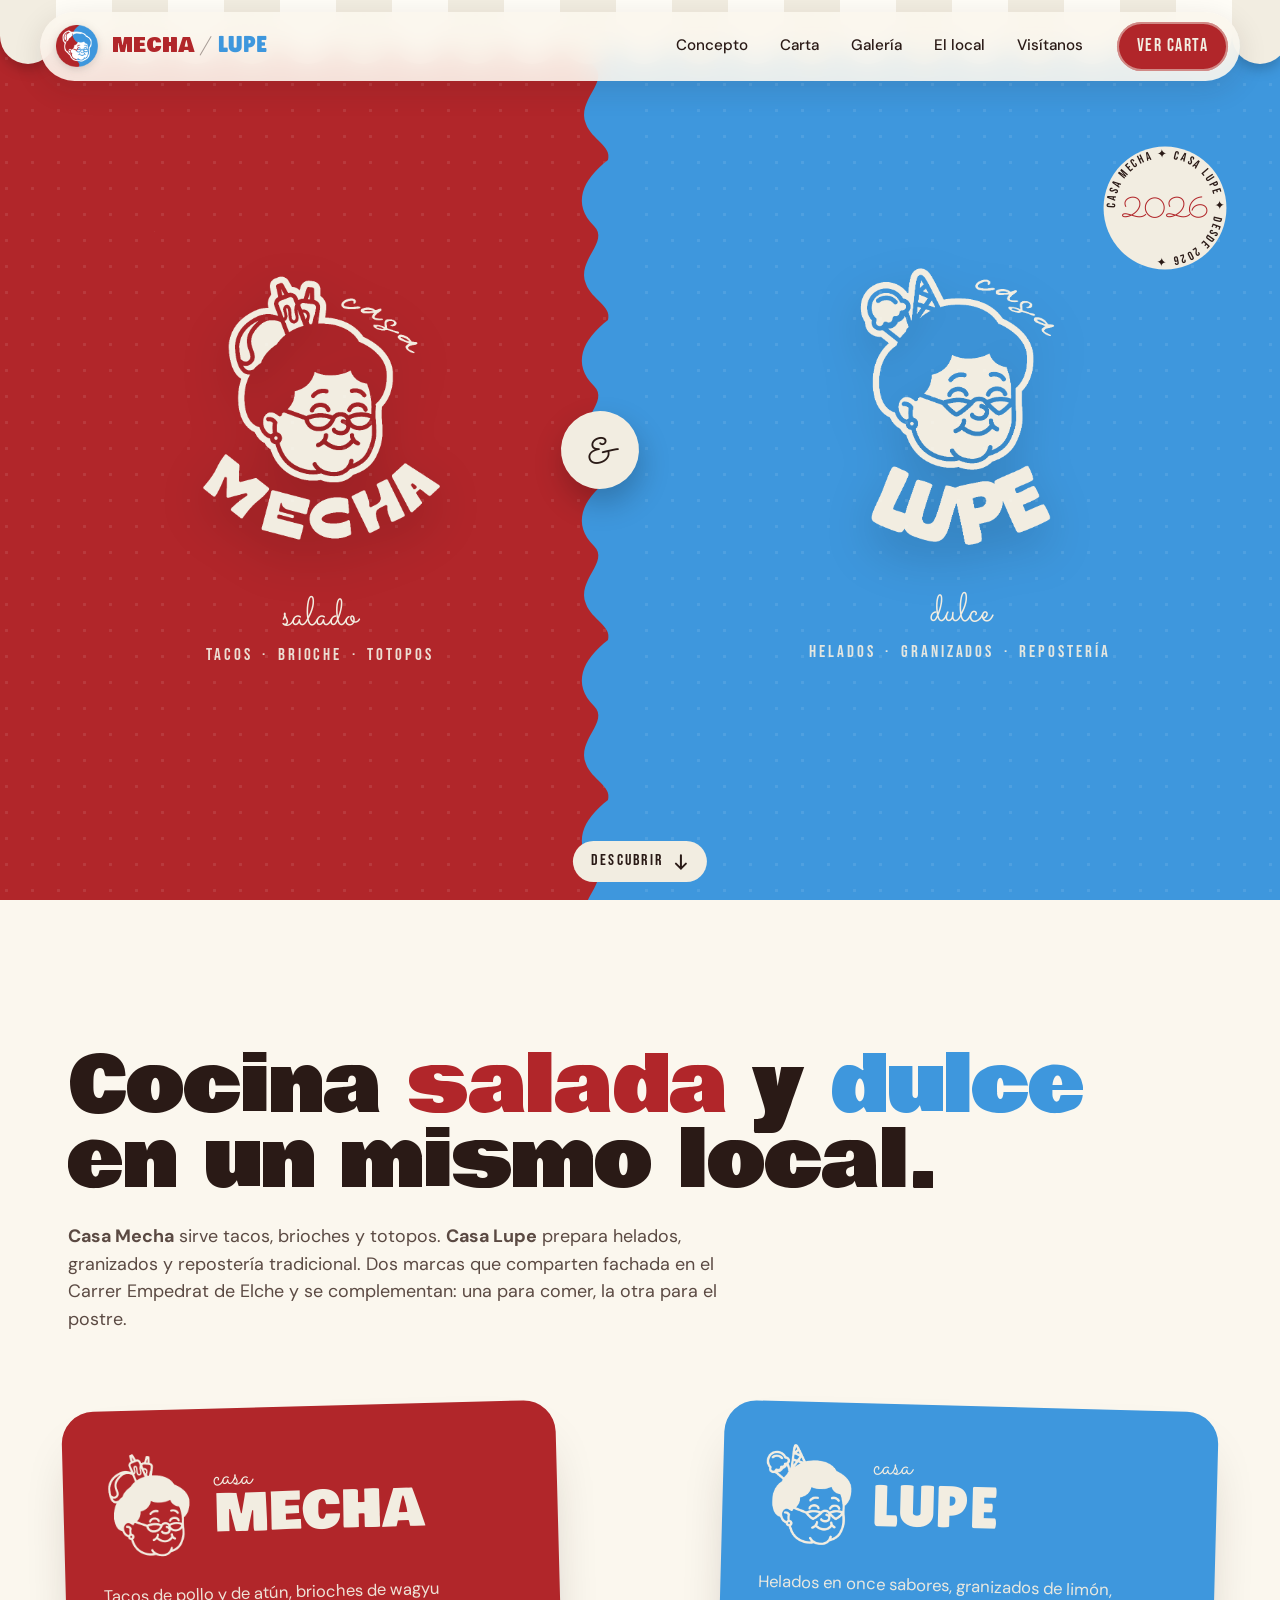
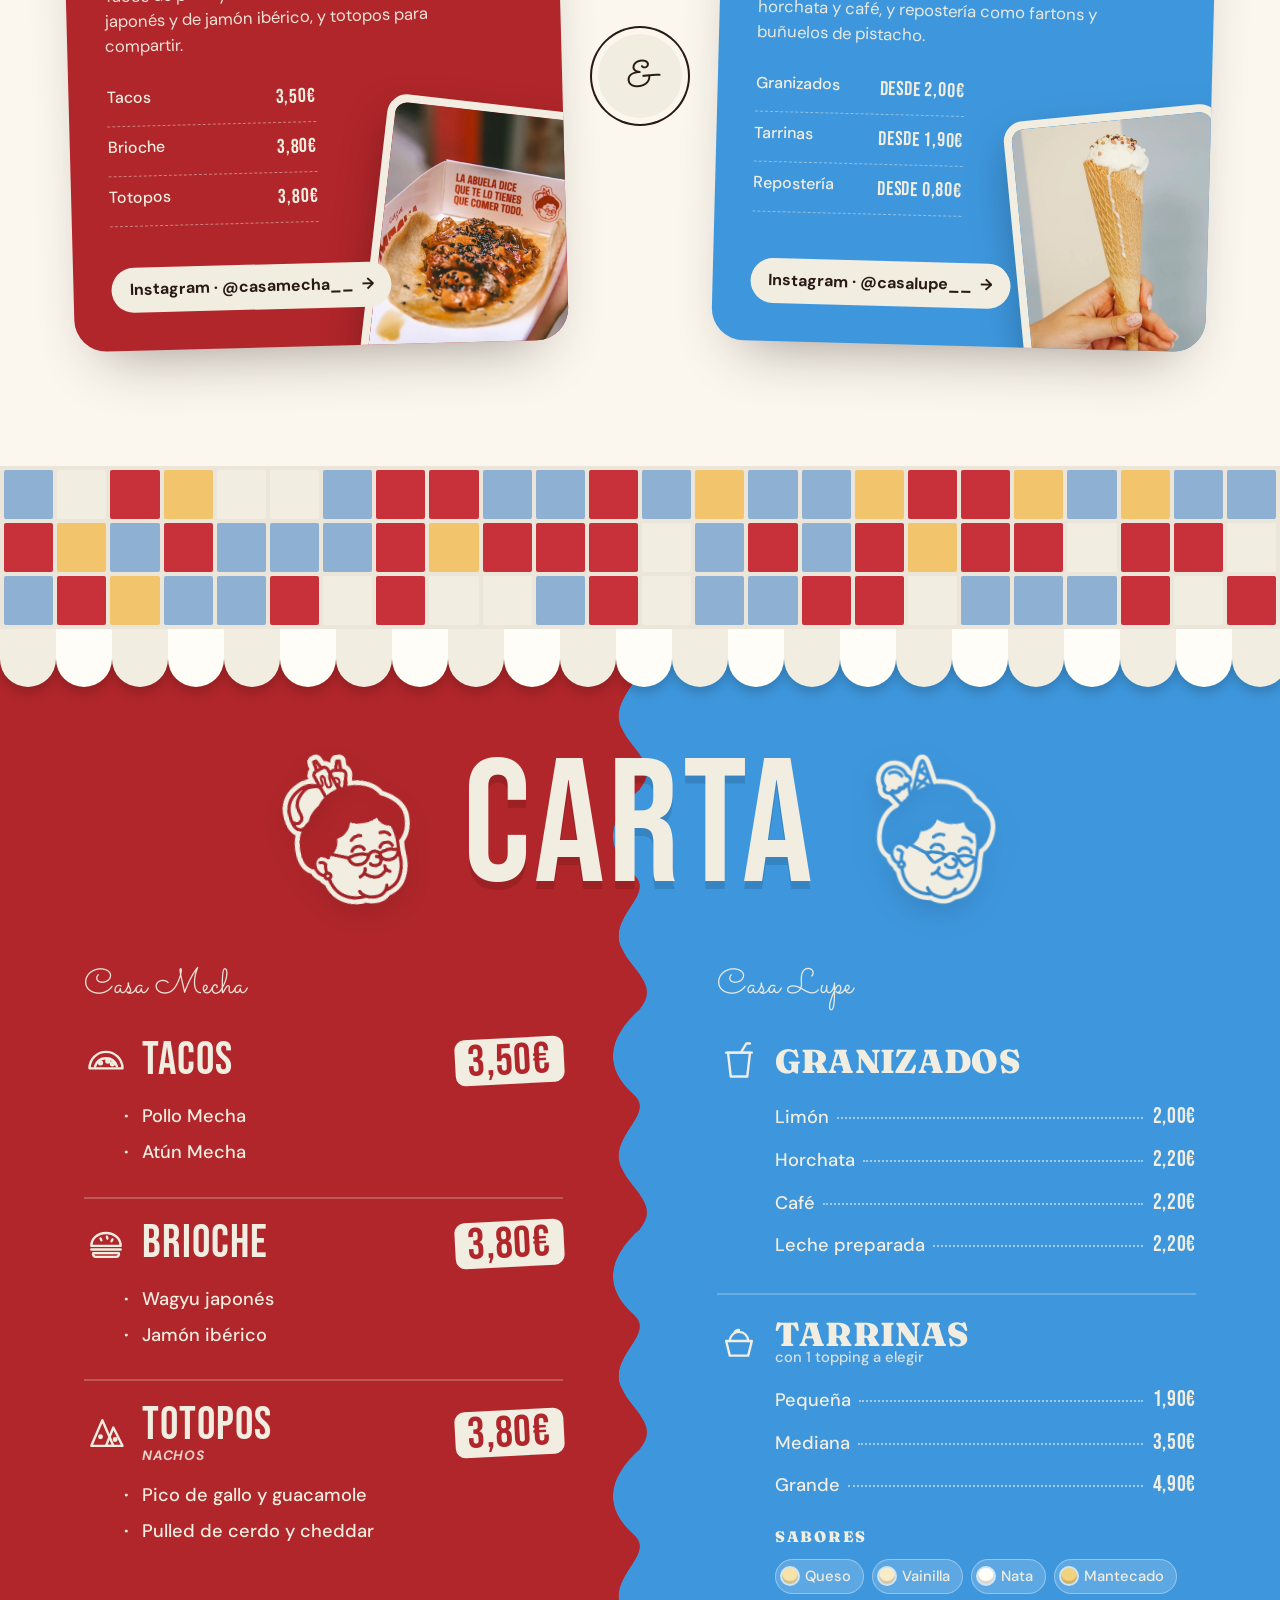
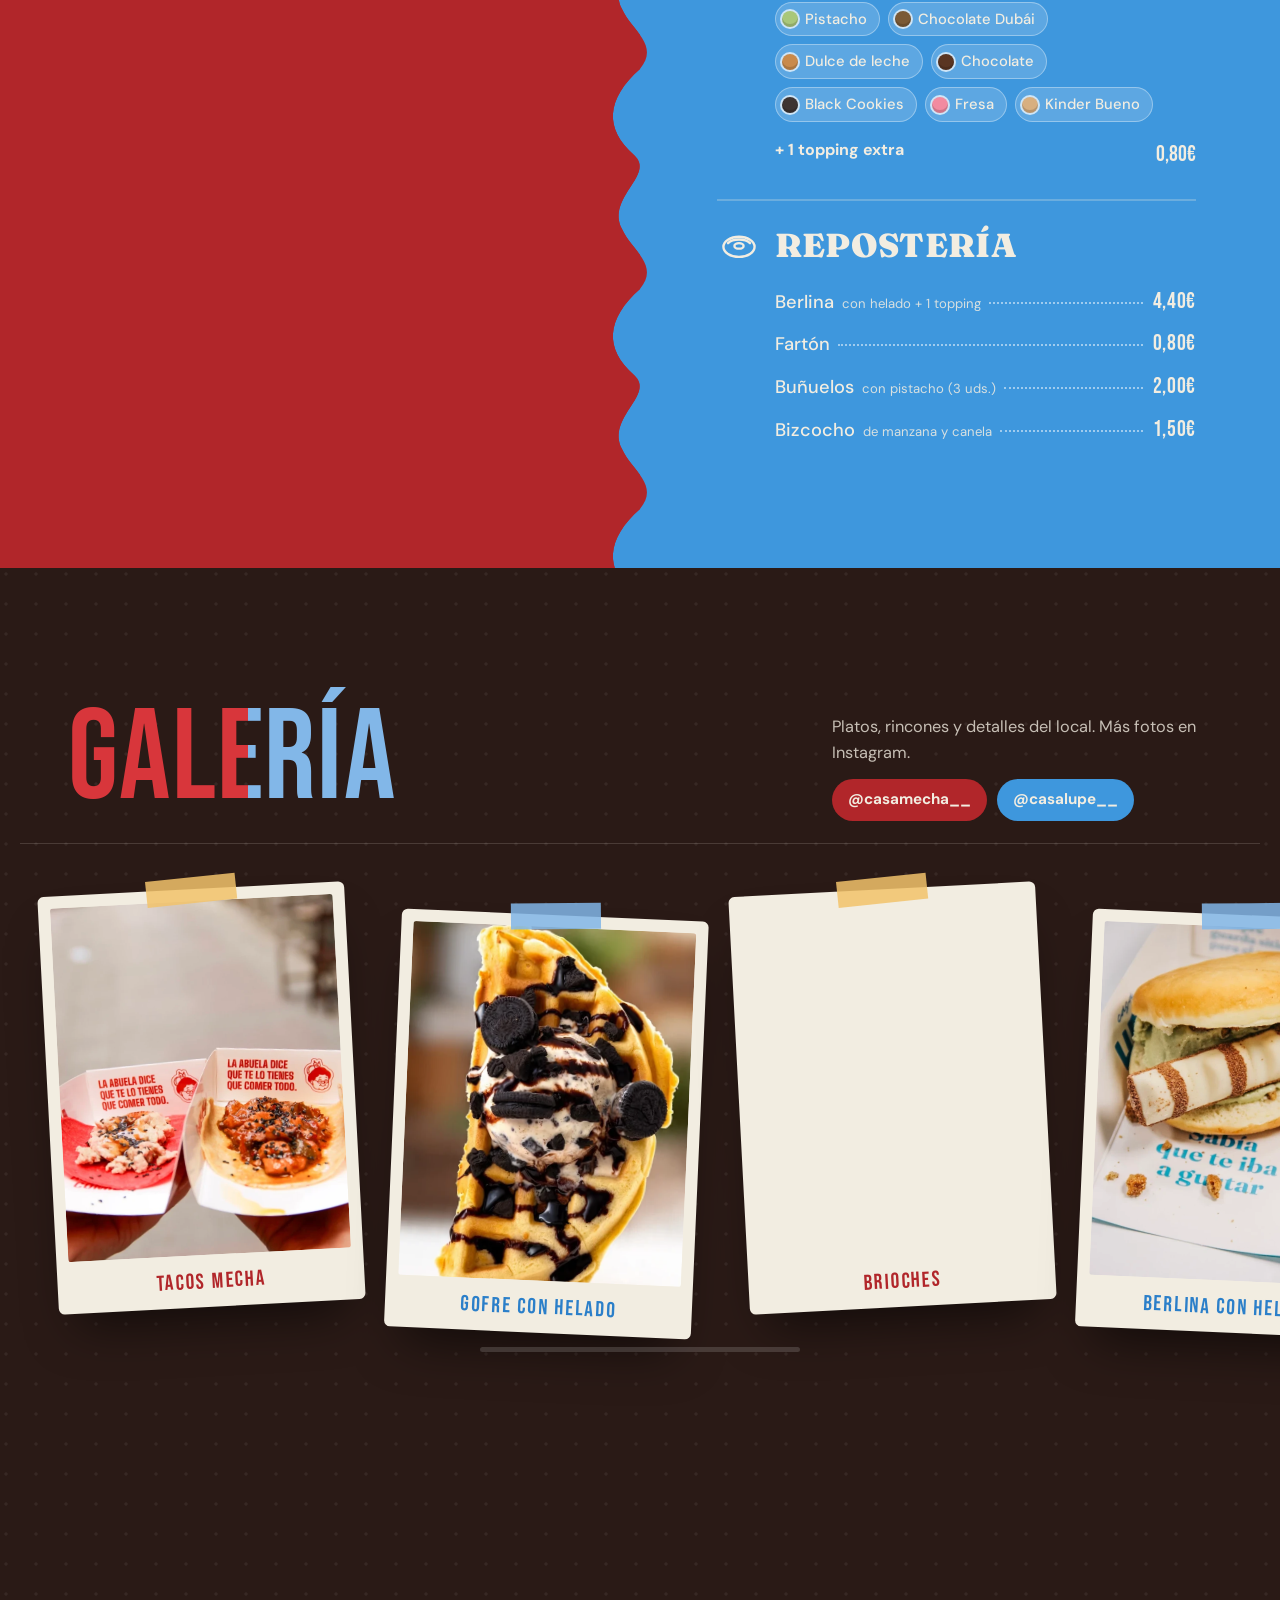
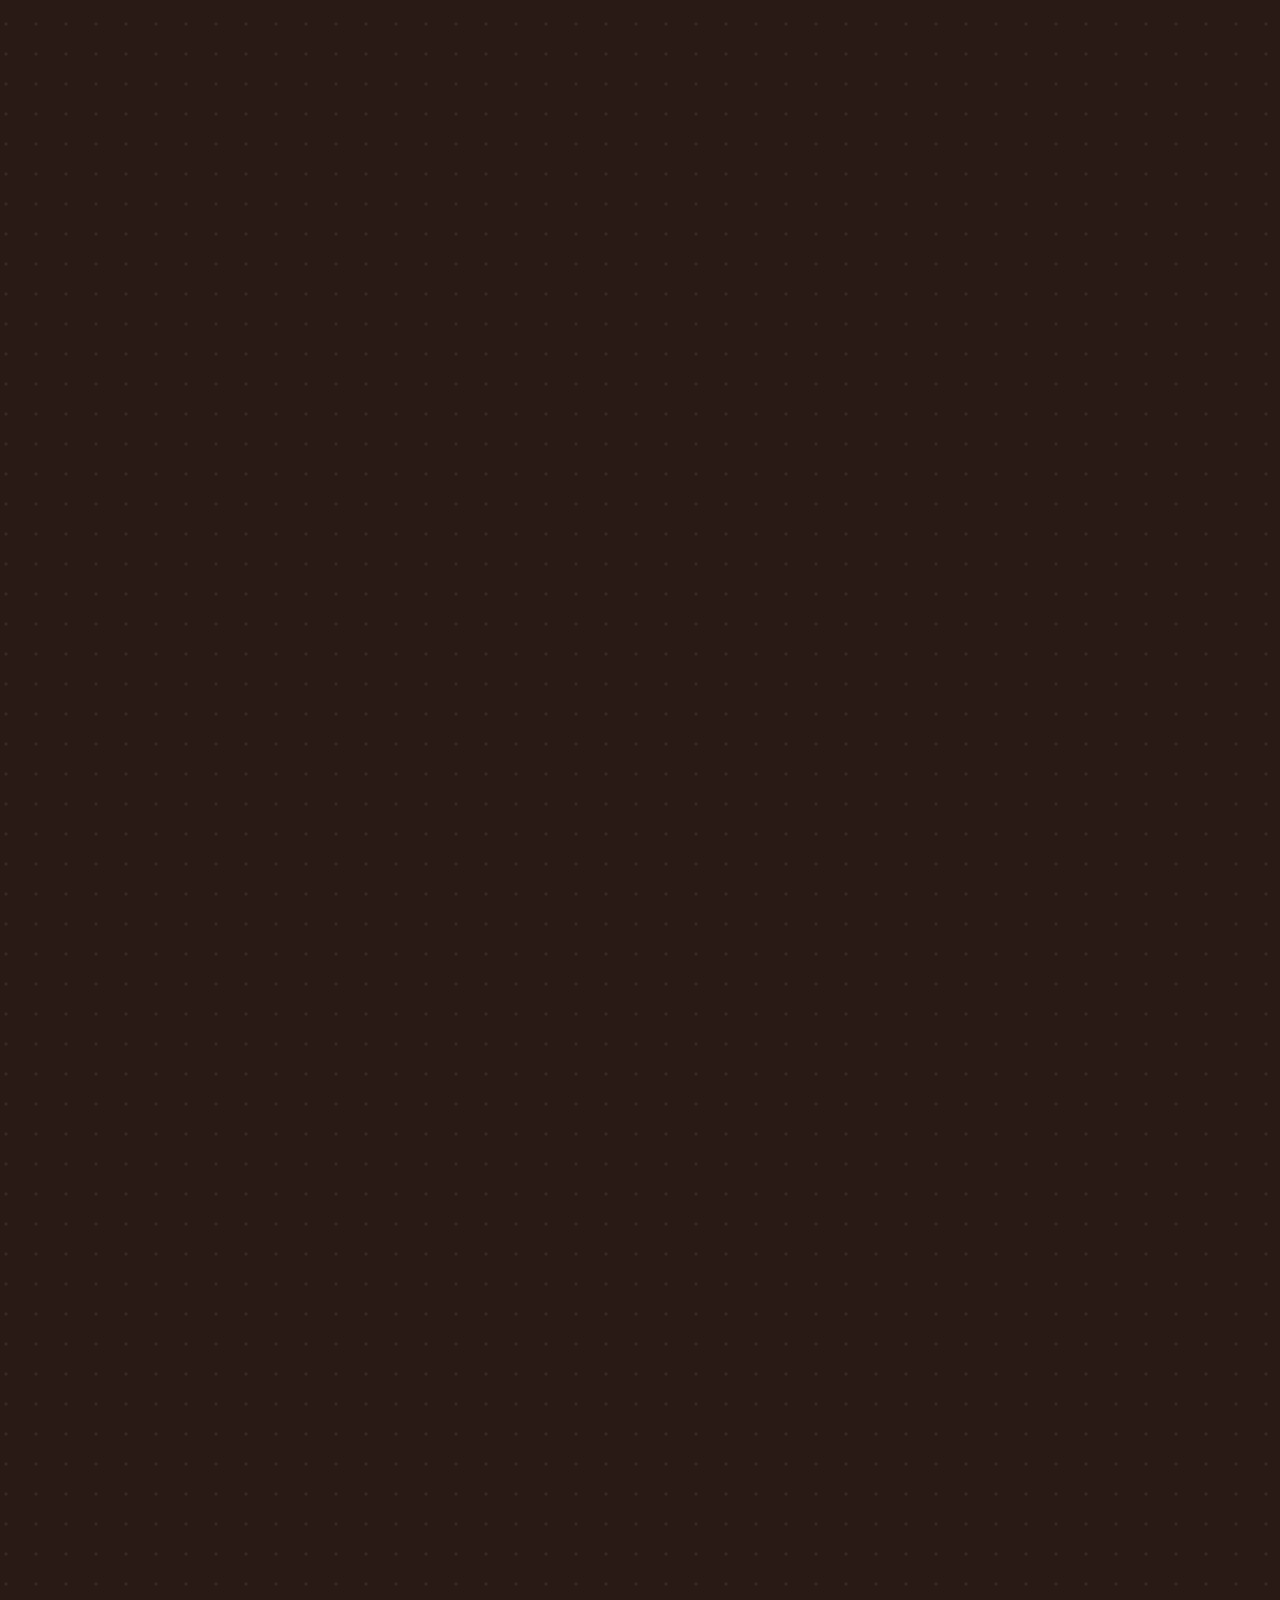
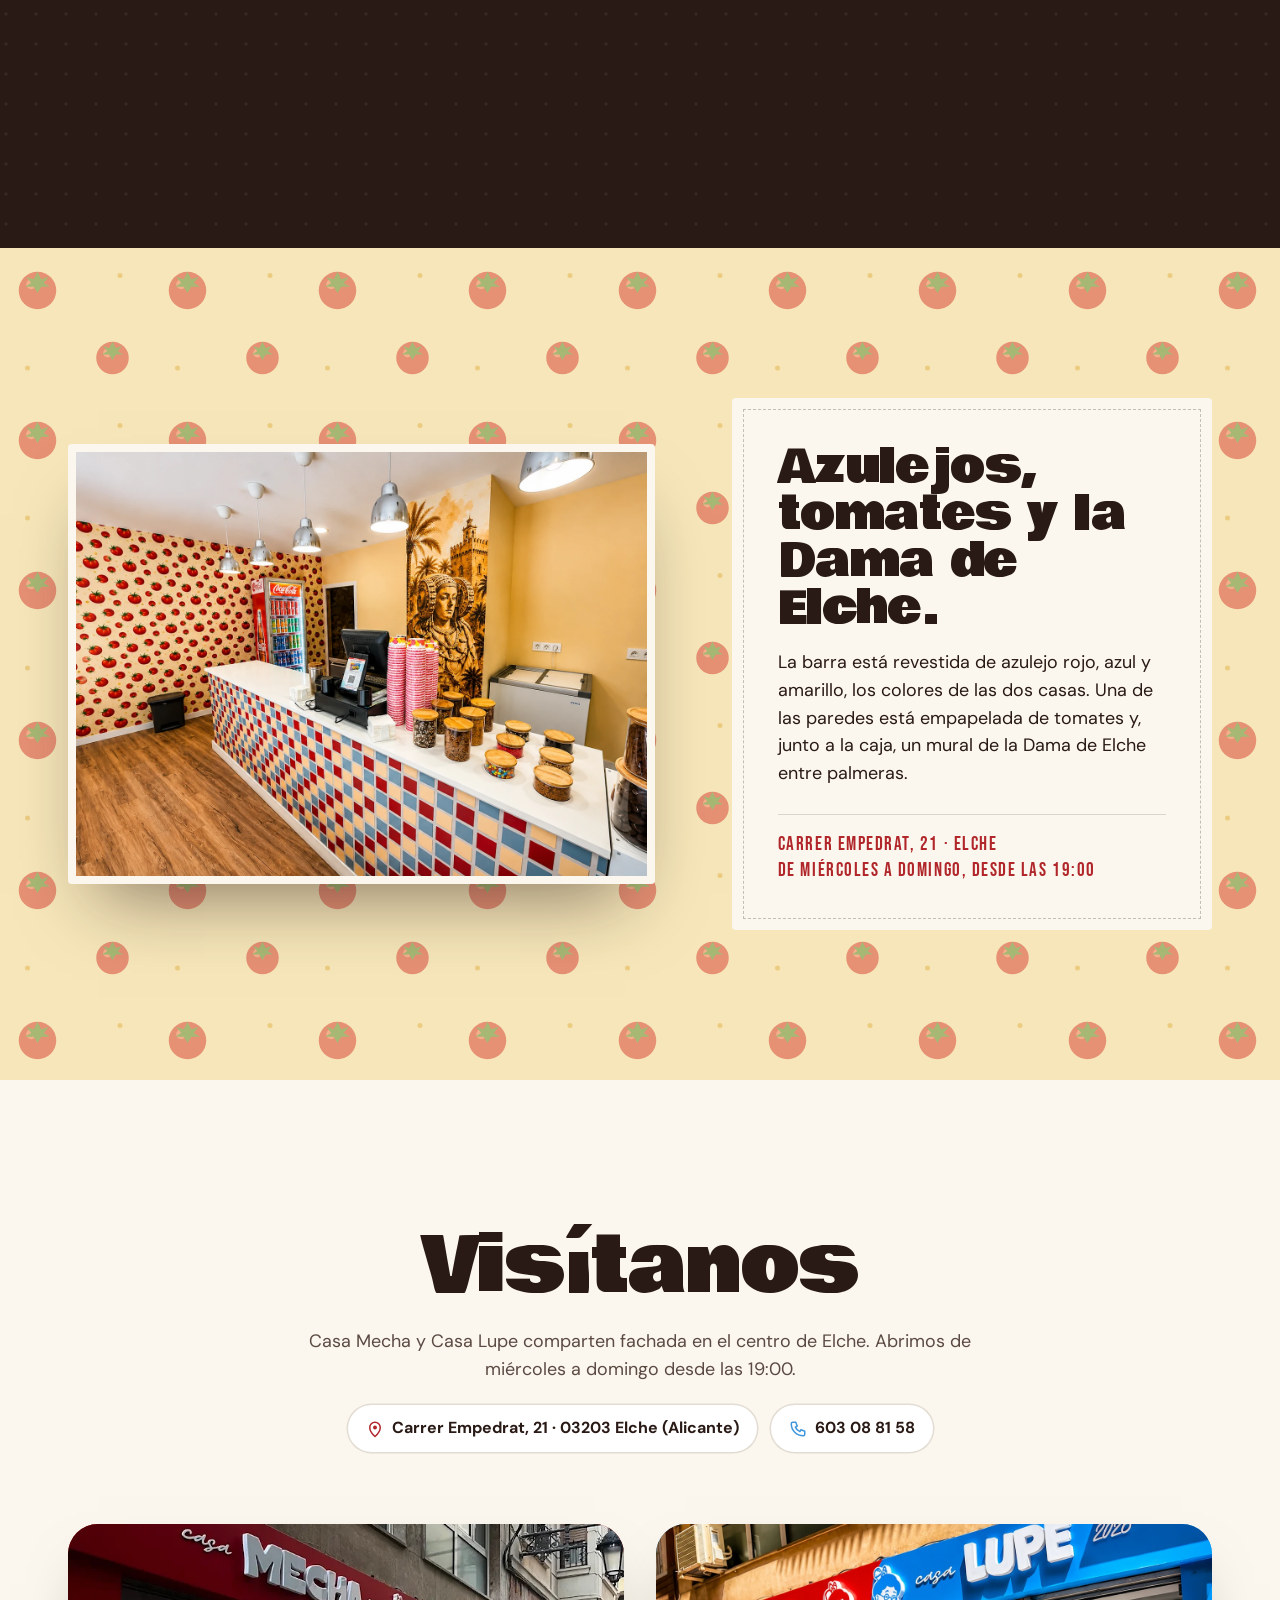
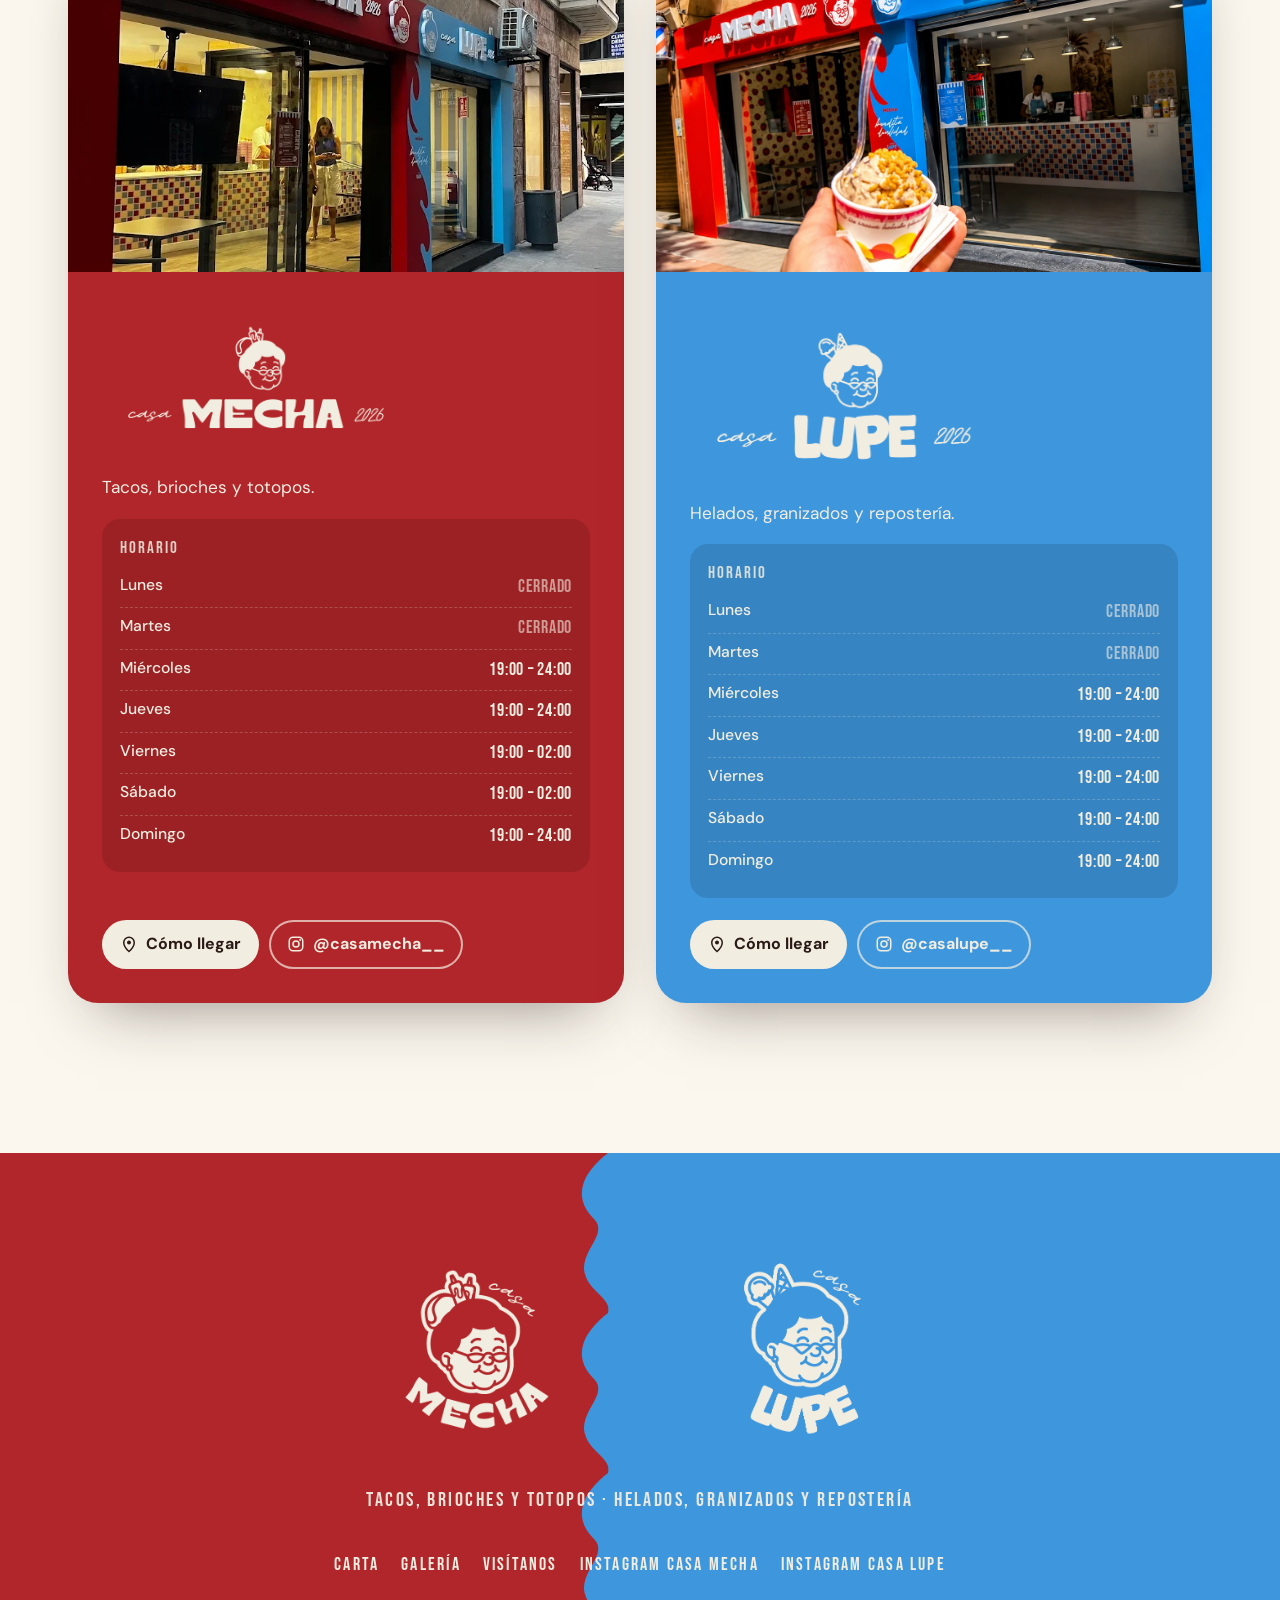
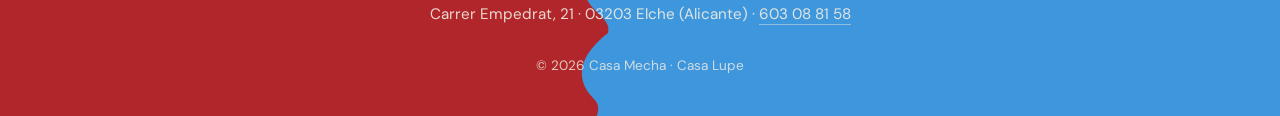
==== index.html @ d966e227 "Web de Casa Mecha y Casa Lupe Co-Authored-By: Claude Opus 5.5 <noreply@anthropic.com>" ====
<!doctype html>
<html lang="es">
<head>
<meta charset="utf-8">
<meta name="viewport" content="width=device-width, initial-scale=1">

<!--
  SEO: la web está publicada provisionalmente en GitHub Pages.
  Cuando haya dominio propio, sustituye "https://practicas-hugosanz.github.io/casa-mecha-lupe/" por él en:
  canonical, hreflang, Open Graph, Twitter, datos estructurados (JSON-LD), robots.txt y sitemap.xml.
-->
<title>Casa Mecha y Casa Lupe | Tacos, brioches y helados en Elche</title>
<meta name="description" content="Tacos, brioches y totopos en Casa Mecha; helados, granizados y repostería en Casa Lupe. Carrer Empedrat, 21, Elche. De miércoles a domingo desde las 19:00.">
<meta name="robots" content="index, follow, max-image-preview:large">
<link rel="canonical" href="https://practicas-hugosanz.github.io/casa-mecha-lupe/">
<link rel="alternate" hreflang="es" href="https://practicas-hugosanz.github.io/casa-mecha-lupe/">
<meta name="theme-color" content="#B1262A">
<meta name="author" content="Casa Mecha · Casa Lupe">
<meta name="geo.region" content="ES-A">
<meta name="geo.placename" content="Elche">

<!-- Open Graph -->
<meta property="og:type" content="website">
<meta property="og:locale" content="es_ES">
<meta property="og:site_name" content="Casa Mecha y Casa Lupe">
<meta property="og:title" content="Casa Mecha y Casa Lupe | Tacos, brioches y helados en Elche">
<meta property="og:description" content="Cocina salada y heladería en un mismo local, en el Carrer Empedrat, 21 de Elche. Tacos, brioches y totopos en Casa Mecha; helados, granizados y repostería en Casa Lupe.">
<meta property="og:url" content="https://practicas-hugosanz.github.io/casa-mecha-lupe/">
<meta property="og:image" content="https://practicas-hugosanz.github.io/casa-mecha-lupe/img/og-casa-mecha-casa-lupe.jpg">
<meta property="og:image:width" content="1200">
<meta property="og:image:height" content="630">
<meta property="og:image:alt" content="Logotipos de Casa Mecha y Casa Lupe sobre fondo rojo y azul">

<!-- Twitter / X -->
<meta name="twitter:card" content="summary_large_image">
<meta name="twitter:title" content="Casa Mecha y Casa Lupe | Tacos, brioches y helados en Elche">
<meta name="twitter:description" content="Cocina salada y heladería en un mismo local en Elche.">
<meta name="twitter:image" content="https://practicas-hugosanz.github.io/casa-mecha-lupe/img/og-casa-mecha-casa-lupe.jpg">

<!-- Iconos -->
<link rel="icon" type="image/png" sizes="32x32" href="icons/favicon-32.png">
<link rel="icon" type="image/png" sizes="48x48" href="icons/favicon-48.png">
<link rel="apple-touch-icon" sizes="180x180" href="icons/apple-touch-icon.png">
<link rel="manifest" href="site.webmanifest">

<!-- Rendimiento -->
<link rel="preload" as="image" href="img/brand/mecha-stamp.png" fetchpriority="high">
<link rel="preload" as="image" href="img/brand/lupe-stamp.png" fetchpriority="high">
<link rel="preconnect" href="https://fonts.googleapis.com">
<link rel="preconnect" href="https://fonts.gstatic.com" crossorigin>
<link href="https://fonts.googleapis.com/css2?family=Bebas+Neue&family=Bowlby+One&family=DM+Sans:opsz,wght@9..40,400;9..40,500;9..40,700&family=Fraunces:opsz,wght@9..144,700;9..144,900&family=Lilita+One&family=Sacramento&display=swap" rel="stylesheet">
<link rel="stylesheet" href="styles.css">

<!-- Datos estructurados -->
<script type="application/ld+json">
{
  "@context": "https://schema.org",
  "@graph": [
    {
      "@type": "WebSite",
      "@id": "https://practicas-hugosanz.github.io/casa-mecha-lupe/#website",
      "url": "https://practicas-hugosanz.github.io/casa-mecha-lupe/",
      "name": "Casa Mecha y Casa Lupe",
      "inLanguage": "es-ES"
    },
    {
      "@type": "Restaurant",
      "@id": "https://practicas-hugosanz.github.io/casa-mecha-lupe/#casa-mecha",
      "name": "Casa Mecha",
      "description": "Tacos, brioches y totopos.",
      "url": "https://practicas-hugosanz.github.io/casa-mecha-lupe/",
      "logo": "https://practicas-hugosanz.github.io/casa-mecha-lupe/img/brand/mecha-icon.png",
      "image": [
        "https://practicas-hugosanz.github.io/casa-mecha-lupe/img/fachada-casa-mecha.webp",
        "https://practicas-hugosanz.github.io/casa-mecha-lupe/img/tacos-casa-mecha.webp",
        "https://practicas-hugosanz.github.io/casa-mecha-lupe/img/brioches-casa-mecha.webp"
      ],
      "servesCuisine": ["Tacos", "Brioches", "Nachos"],
      "priceRange": "€",
      "currenciesAccepted": "EUR",
      "hasMap": "https://share.google/Yfrjxu4EgjBZK6gms",
      "sameAs": ["https://www.instagram.com/casamecha__/"],
      "telephone": "+34 603 08 81 58",
      "address": {
        "@type": "PostalAddress",
        "streetAddress": "Carrer Empedrat, 21",
        "addressLocality": "Elche",
        "addressRegion": "Alicante",
        "postalCode": "03203",
        "addressCountry": "ES"
      },
      "areaServed": "Elche",
      "openingHoursSpecification": [
        {"@type": "OpeningHoursSpecification", "dayOfWeek": ["Wednesday", "Thursday", "Sunday"], "opens": "19:00", "closes": "23:59"},
        {"@type": "OpeningHoursSpecification", "dayOfWeek": ["Friday", "Saturday"], "opens": "19:00", "closes": "02:00"}
      ],
      "hasMenu": {
        "@type": "Menu",
        "name": "Carta de Casa Mecha",
        "inLanguage": "es-ES",
        "hasMenuSection": [
          {
            "@type": "MenuSection",
            "name": "Tacos",
            "hasMenuItem": [
              {"@type": "MenuItem", "name": "Taco Pollo Mecha", "offers": {"@type": "Offer", "price": "3.50", "priceCurrency": "EUR"}},
              {"@type": "MenuItem", "name": "Taco Atún Mecha", "offers": {"@type": "Offer", "price": "3.50", "priceCurrency": "EUR"}}
            ]
          },
          {
            "@type": "MenuSection",
            "name": "Brioche",
            "hasMenuItem": [
              {"@type": "MenuItem", "name": "Brioche de wagyu japonés", "offers": {"@type": "Offer", "price": "3.80", "priceCurrency": "EUR"}},
              {"@type": "MenuItem", "name": "Brioche de jamón ibérico", "offers": {"@type": "Offer", "price": "3.80", "priceCurrency": "EUR"}}
            ]
          },
          {
            "@type": "MenuSection",
            "name": "Totopos (nachos)",
            "hasMenuItem": [
              {"@type": "MenuItem", "name": "Totopos con pico de gallo y guacamole", "offers": {"@type": "Offer", "price": "3.80", "priceCurrency": "EUR"}},
              {"@type": "MenuItem", "name": "Totopos con pulled de cerdo y cheddar", "offers": {"@type": "Offer", "price": "3.80", "priceCurrency": "EUR"}}
            ]
          }
        ]
      }
    },
    {
      "@type": "IceCreamShop",
      "@id": "https://practicas-hugosanz.github.io/casa-mecha-lupe/#casa-lupe",
      "name": "Casa Lupe",
      "description": "Helados, granizados y repostería.",
      "url": "https://practicas-hugosanz.github.io/casa-mecha-lupe/",
      "logo": "https://practicas-hugosanz.github.io/casa-mecha-lupe/img/brand/lupe-icon.png",
      "image": [
        "https://practicas-hugosanz.github.io/casa-mecha-lupe/img/fachada-casa-lupe-tarrina-helado.webp",
        "https://practicas-hugosanz.github.io/casa-mecha-lupe/img/cucurucho-helado-casa-lupe.jpg",
        "https://practicas-hugosanz.github.io/casa-mecha-lupe/img/berlina-helado-pistacho.webp"
      ],
      "servesCuisine": ["Helados", "Granizados", "Repostería"],
      "priceRange": "€",
      "currenciesAccepted": "EUR",
      "hasMap": "https://share.google/ymw1GrEiolH3452Vb",
      "sameAs": ["https://www.instagram.com/casalupe__/"],
      "telephone": "+34 603 08 81 58",
      "address": {
        "@type": "PostalAddress",
        "streetAddress": "Carrer Empedrat, 21",
        "addressLocality": "Elche",
        "addressRegion": "Alicante",
        "postalCode": "03203",
        "addressCountry": "ES"
      },
      "areaServed": "Elche",
      "openingHoursSpecification": [
        {"@type": "OpeningHoursSpecification", "dayOfWeek": ["Wednesday", "Thursday", "Friday", "Saturday", "Sunday"], "opens": "19:00", "closes": "23:59"}
      ],
      "hasMenu": {
        "@type": "Menu",
        "name": "Carta de Casa Lupe",
        "inLanguage": "es-ES",
        "hasMenuSection": [
          {
            "@type": "MenuSection",
            "name": "Granizados",
            "hasMenuItem": [
              {"@type": "MenuItem", "name": "Granizado de limón", "offers": {"@type": "Offer", "price": "2.00", "priceCurrency": "EUR"}},
              {"@type": "MenuItem", "name": "Granizado de horchata", "offers": {"@type": "Offer", "price": "2.20", "priceCurrency": "EUR"}},
              {"@type": "MenuItem", "name": "Granizado de café", "offers": {"@type": "Offer", "price": "2.20", "priceCurrency": "EUR"}},
              {"@type": "MenuItem", "name": "Granizado de leche preparada", "offers": {"@type": "Offer", "price": "2.20", "priceCurrency": "EUR"}}
            ]
          },
          {
            "@type": "MenuSection",
            "name": "Tarrinas de helado",
            "description": "Con 1 topping a elegir. Sabores: queso, vainilla, nata, mantecado, pistacho, chocolate Dubái, dulce de leche, chocolate, black cookies, fresa y Kinder Bueno. Topping extra: 0,80 €.",
            "hasMenuItem": [
              {"@type": "MenuItem", "name": "Tarrina pequeña", "offers": {"@type": "Offer", "price": "1.90", "priceCurrency": "EUR"}},
              {"@type": "MenuItem", "name": "Tarrina mediana", "offers": {"@type": "Offer", "price": "3.50", "priceCurrency": "EUR"}},
              {"@type": "MenuItem", "name": "Tarrina grande", "offers": {"@type": "Offer", "price": "4.90", "priceCurrency": "EUR"}}
            ]
          },
          {
            "@type": "MenuSection",
            "name": "Repostería",
            "hasMenuItem": [
              {"@type": "MenuItem", "name": "Berlina con helado y 1 topping", "offers": {"@type": "Offer", "price": "4.40", "priceCurrency": "EUR"}},
              {"@type": "MenuItem", "name": "Fartón", "offers": {"@type": "Offer", "price": "0.80", "priceCurrency": "EUR"}},
              {"@type": "MenuItem", "name": "Buñuelos con pistacho (3 uds.)", "offers": {"@type": "Offer", "price": "2.00", "priceCurrency": "EUR"}},
              {"@type": "MenuItem", "name": "Bizcocho de manzana y canela", "offers": {"@type": "Offer", "price": "1.50", "priceCurrency": "EUR"}}
            ]
          }
        ]
      }
    }
  ]
}
</script>
</head>
<body>

<a class="skip" href="#concepto">Saltar al contenido</a>

<!-- ============ NAV ============ -->
<header class="nav" id="nav">
  <a href="#top" class="nav-brand" aria-label="Casa Mecha y Casa Lupe, inicio">
    <img src="icons/logo.png?v=3" alt="" class="nb-logo" width="36" height="36">
    <span class="nb-text"><b class="t-m">MECHA</b><i>/</i><b class="t-l">LUPE</b></span>
  </a>
  <nav class="nav-links" id="navLinks" aria-label="Principal">
    <a href="#concepto">Concepto</a>
    <a href="#carta">Carta</a>
    <a href="#galeria">Galería</a>
    <a href="#local">El local</a>
    <a href="#visitanos">Visítanos</a>
  </nav>
  <a href="#carta" class="nav-cta">Ver carta</a>
  <button class="nav-burger" id="burger" aria-label="Abrir menú" aria-expanded="false" aria-controls="navLinks"><span></span><span></span></button>
</header>

<main>
<!-- ============ HERO ============ -->
<section class="hero" id="top" aria-label="Casa Mecha y Casa Lupe">
  <div class="awning" data-awning></div>

  <div class="hero-half h-mecha">
    <div class="hero-inner">
      <img src="img/brand/mecha-stamp.png" alt="Logotipo de Casa Mecha" class="hero-stamp" width="952" height="1020" fetchpriority="high" data-float>
      <p class="hero-kicker">salado</p>
      <p class="hero-items"><span>Tacos</span><span>Brioche</span><span>Totopos</span></p>
    </div>
  </div>

  <div class="hero-half h-lupe">
    <div class="flame flame-v" aria-hidden="true"></div>
    <div class="flame flame-h" aria-hidden="true"></div>
    <div class="hero-inner">
      <img src="img/brand/lupe-stamp.png" alt="Logotipo de Casa Lupe" class="hero-stamp" width="973" height="1020" fetchpriority="high" data-float>
      <p class="hero-kicker">dulce</p>
      <p class="hero-items"><span>Helados</span><span>Granizados</span><span>Repostería</span></p>
    </div>
  </div>

  <span class="hero-amp" aria-hidden="true">&amp;</span>

  <svg class="badge" viewBox="0 0 200 200" aria-hidden="true">
    <defs><path id="circ" d="M100,100 m-78,0 a78,78 0 1,1 156,0 a78,78 0 1,1 -156,0"/></defs>
    <circle cx="100" cy="100" r="96" class="badge-bg"/>
    <text><textPath href="#circ">CASA MECHA ✦ CASA LUPE ✦ DESDE 2026 ✦ </textPath></text>
    <text x="100" y="114" text-anchor="middle" class="badge-mid">2026</text>
  </svg>

  <a href="#concepto" class="scroll-cue">
    <span>Descubrir</span>
    <svg viewBox="0 0 24 24" width="20" height="20" aria-hidden="true"><path d="M12 4v16m0 0-6-6m6 6 6-6" fill="none" stroke="currentColor" stroke-width="2.4" stroke-linecap="round" stroke-linejoin="round"/></svg>
  </a>
</section>

<!-- ============ CONCEPTO ============ -->
<section class="abuelas" id="concepto">
  <div class="wrap">
    <header class="sec-head reveal">
      <h1 class="big"><span class="sr-only">Casa Mecha y Casa Lupe en Elche: </span>Cocina <span class="c-m">salada</span> y <span class="c-l">dulce</span> <br>en un mismo local.</h1>
      <p class="lead"><strong>Casa Mecha</strong> sirve tacos, brioches y totopos. <strong>Casa Lupe</strong> prepara helados, granizados y repostería tradicional. Dos marcas que comparten fachada en el Carrer Empedrat de Elche y se complementan: una para comer, la otra para el postre.</p>
    </header>

    <div class="grannies">
      <article class="granny g-mecha reveal" data-tilt>
        <div class="g-top">
          <img src="img/brand/mecha-face-cream.png" alt="" class="g-face" width="250" height="300" loading="lazy">
          <div>
            <p class="g-casa" aria-hidden="true">casa</p>
            <h2 class="g-name"><span class="sr-only">Casa </span>Mecha</h2>
          </div>
        </div>
        <p class="g-desc">Tacos de pollo y de atún, brioches de wagyu japonés y de jamón ibérico, y totopos para compartir.</p>
        <ul class="g-list">
          <li><span>Tacos</span><span>3,50€</span></li>
          <li><span>Brioche</span><span>3,80€</span></li>
          <li><span>Totopos</span><span>3,80€</span></li>
        </ul>
        <a href="https://www.instagram.com/casamecha__/" target="_blank" rel="noopener noreferrer" class="g-link">Instagram · @casamecha__ <span aria-hidden="true">→</span></a>
        <img src="img/taco-casa-mecha.webp" alt="Taco de Casa Mecha con sésamo negro" class="g-photo" width="680" height="1020" loading="lazy" decoding="async">
      </article>

      <div class="vs reveal" aria-hidden="true"><span>&amp;</span></div>

      <article class="granny g-lupe reveal" data-tilt>
        <div class="g-top">
          <img src="img/brand/lupe-face-cream.png" alt="" class="g-face" width="305" height="350" loading="lazy">
          <div>
            <p class="g-casa" aria-hidden="true">casa</p>
            <h2 class="g-name"><span class="sr-only">Casa </span>Lupe</h2>
          </div>
        </div>
        <p class="g-desc">Helados en once sabores, granizados de limón, horchata y café, y repostería como fartons y buñuelos de pistacho.</p>
        <ul class="g-list">
          <li><span>Granizados</span><span>desde 2,00€</span></li>
          <li><span>Tarrinas</span><span>desde 1,90€</span></li>
          <li><span>Repostería</span><span>desde 0,80€</span></li>
        </ul>
        <a href="https://www.instagram.com/casalupe__/" target="_blank" rel="noopener noreferrer" class="g-link">Instagram · @casalupe__ <span aria-hidden="true">→</span></a>
        <img src="img/cucurucho-helado-casa-lupe.jpg" alt="Cucurucho de helado de nata de Casa Lupe con perlas de chocolate" class="g-photo" width="680" height="1020" loading="lazy" decoding="async">
      </article>
    </div>
  </div>
</section>

<!-- ============ TILE BAND ============ -->
<div class="tiles" id="tiles" aria-hidden="true"></div>

<!-- ============ CARTA ============ -->
<section class="carta" id="carta" aria-labelledby="carta-title">
  <div class="awning" data-awning></div>

  <div class="carta-head">
    <img src="img/brand/mecha-icon.png" alt="" class="ch-face ch-m" width="484" height="603" loading="lazy">
    <h2 class="carta-title reveal" id="carta-title">Carta<span class="sr-only"> de Casa Mecha y Casa Lupe</span></h2>
    <img src="img/brand/lupe-icon.png" alt="" class="ch-face ch-l" width="519" height="602" loading="lazy">
  </div>

  <div class="carta-switch" role="tablist" aria-label="Elegir carta">
    <button role="tab" aria-selected="true" data-side="mecha">Casa Mecha</button>
    <button role="tab" aria-selected="false" data-side="lupe">Casa Lupe</button>
    <span class="cs-pill"></span>
  </div>

  <div class="carta-grid" data-active="mecha">
    <!-- MECHA -->
    <div class="carta-col col-mecha">
      <p class="col-tag">Casa Mecha</p>

      <div class="cat reveal" data-peek="img/tacos-casa-mecha.webp">
        <h3 class="cat-h">
          <svg class="ico" viewBox="0 0 48 48" aria-hidden="true"><path d="M6 32a18 18 0 0 1 36 0z" /><path d="M12 30c2-6 6-9 12-9s10 3 12 9" /><circle cx="18" cy="26" r="1.6"/><circle cx="26" cy="24" r="1.6"/><circle cx="31" cy="27" r="1.6"/></svg>
          <span>Tacos </span><span class="price">3,50€</span>
        </h3>
        <ul class="cat-list"><li>Pollo Mecha</li><li>Atún Mecha</li></ul>
      </div>

      <div class="cat reveal" data-peek="img/brioches-casa-mecha.webp">
        <h3 class="cat-h">
          <svg class="ico" viewBox="0 0 48 48" aria-hidden="true"><path d="M8 26c0-8 7-14 16-14s16 6 16 14z"/><path d="M8 30h32"/><path d="M10 34h28a3 3 0 0 1-3 4H13a3 3 0 0 1-3-4z"/><path d="M18 18l1 2M25 16l.5 2M31 19l-1 2"/></svg>
          <span>Brioche </span><span class="price">3,80€</span>
        </h3>
        <ul class="cat-list"><li>Wagyu japonés</li><li>Jamón ibérico</li></ul>
      </div>

      <div class="cat reveal" data-peek="img/brioche-pulled-casa-mecha.webp">
        <h3 class="cat-h">
          <svg class="ico" viewBox="0 0 48 48" aria-hidden="true"><path d="M8 38 20 10l12 28z"/><path d="M24 38l8-20 10 20z"/><circle cx="18" cy="28" r="1.4"/><circle cx="34" cy="31" r="1.4"/></svg>
          <span>Totopos <small>nachos</small> </span><span class="price">3,80€</span>
        </h3>
        <ul class="cat-list"><li>Pico de gallo y guacamole</li><li>Pulled de cerdo y cheddar</li></ul>
      </div>
    </div>

    <div class="carta-flame" aria-hidden="true"></div>

    <!-- LUPE -->
    <div class="carta-col col-lupe">
      <p class="col-tag">Casa Lupe</p>

      <div class="cat reveal">
        <h3 class="cat-h serif">
          <svg class="ico" viewBox="0 0 48 48" aria-hidden="true"><path d="M12 16h24l-3 26H15z"/><path d="M10 16h28"/><path d="M26 16l6-10h4"/></svg>
          <span>Granizados</span>
        </h3>
        <ul class="cat-list priced">
          <li><span>Limón</span><span>2,00€</span></li>
          <li><span>Horchata</span><span>2,20€</span></li>
          <li><span>Café</span><span>2,20€</span></li>
          <li><span>Leche preparada</span><span>2,20€</span></li>
        </ul>
      </div>

      <div class="cat reveal" data-peek="img/fachada-casa-lupe-tarrina-helado.webp">
        <h3 class="cat-h serif">
          <svg class="ico" viewBox="0 0 48 48" aria-hidden="true"><path d="M10 24h28l-4 16H14z"/><path d="M14 24a10 10 0 0 1 20 0"/><path d="M19 15c1-2 3-3 5-3"/></svg>
          <span>Tarrinas <small>con 1 topping a elegir</small></span>
        </h3>
        <ul class="cat-list priced">
          <li><span>Pequeña</span><span>1,90€</span></li>
          <li><span>Mediana</span><span>3,50€</span></li>
          <li><span>Grande</span><span>4,90€</span></li>
        </ul>
        <p class="sabores-h">Sabores</p>
        <ul class="sabores" id="saboresList">
          <li><i style="background:#F6E3A8"></i>Queso</li>
          <li><i style="background:#F8EBC8"></i>Vainilla</li>
          <li><i style="background:#FFFDF6"></i>Nata</li>
          <li><i style="background:#F2D27E"></i>Mantecado</li>
          <li><i style="background:#A9C77A"></i>Pistacho</li>
          <li><i style="background:#7B5A36"></i>Chocolate Dubái</li>
          <li><i style="background:#C98A4B"></i>Dulce de leche</li>
          <li><i style="background:#5A3522"></i>Chocolate</li>
          <li><i style="background:#3E3533"></i>Black Cookies</li>
          <li><i style="background:#F28BA0"></i>Fresa</li>
          <li><i style="background:#D8AF80"></i>Kinder Bueno</li>
        </ul>
        <p class="extra"><span>+ 1 topping extra</span><span>0,80€</span></p>
      </div>

      <div class="cat reveal" data-peek="img/berlina-helado-pistacho.webp">
        <h3 class="cat-h serif">
          <svg class="ico" viewBox="0 0 48 48" aria-hidden="true"><ellipse cx="24" cy="26" rx="17" ry="11"/><ellipse cx="24" cy="25" rx="5" ry="3"/><path d="M12 22c3-3 7-4 12-4s9 1 12 4"/></svg>
          <span>Repostería</span>
        </h3>
        <ul class="cat-list priced">
          <li><span>Berlina <small>con helado + 1 topping</small></span><span>4,40€</span></li>
          <li><span>Fartón</span><span>0,80€</span></li>
          <li><span>Buñuelos <small>con pistacho (3 uds.)</small></span><span>2,00€</span></li>
          <li><span>Bizcocho <small>de manzana y canela</small></span><span>1,50€</span></li>
        </ul>
      </div>
    </div>
  </div>
</section>

<!-- ============ GALERÍA (horizontal) ============ -->
<section class="cocina" id="galeria" aria-labelledby="galeria-title">
  <div class="cocina-sticky">
    <header class="cocina-head">
      <h2 class="gal-title" id="galeria-title">Galería<span class="sr-only"> de Casa Mecha y Casa Lupe</span></h2>
      <div class="gal-side">
        <p>Platos, rincones y detalles del local. Más fotos en Instagram.</p>
        <div class="gal-links">
          <a href="https://www.instagram.com/casamecha__/" target="_blank" rel="noopener noreferrer" class="gal-pill gp-m">@casamecha__</a>
          <a href="https://www.instagram.com/casalupe__/" target="_blank" rel="noopener noreferrer" class="gal-pill gp-l">@casalupe__</a>
        </div>
      </div>
    </header>
    <div class="track" id="track">
      <figure class="ph r"><img src="img/tacos-casa-mecha.webp" alt="Dos tacos de Casa Mecha servidos en su caja" width="680" height="1020" loading="lazy" decoding="async"><figcaption>Tacos Mecha</figcaption></figure>
      <figure class="ph b"><img src="img/gofre-helado-cookies.webp" alt="Gofre con helado de cookies, galletas y sirope de chocolate" width="574" height="1020" loading="lazy" decoding="async"><figcaption>Gofre con helado</figcaption></figure>
      <figure class="ph r"><img src="img/brioches-casa-mecha.webp" alt="Dos brioches tostados rellenos de carne y salsa" width="1360" height="907" loading="lazy" decoding="async"><figcaption>Brioches</figcaption></figure>
      <figure class="ph b"><img src="img/berlina-helado-pistacho.webp" alt="Berlina rellena de helado de pistacho con barrita de chocolate" width="680" height="1020" loading="lazy" decoding="async"><figcaption>Berlina con helado</figcaption></figure>
      <figure class="ph r"><img src="img/brioche-carne-desmechada.webp" alt="Brioche abierto con carne desmechada, salsa y cebolla crujiente" width="1360" height="907" loading="lazy" decoding="async"><figcaption>Brioche de carne</figcaption></figure>
      <figure class="ph b"><img src="img/gofre-en-palo-chocolate.webp" alt="Gofre en palo con chocolate y crocanti" width="680" height="1020" loading="lazy" decoding="async"><figcaption>Gofre en palo</figcaption></figure>
      <figure class="ph r"><img src="img/brioche-pulled-casa-mecha.webp" alt="Montaje de un brioche con carne desmechada en Casa Mecha" width="680" height="1020" loading="lazy" decoding="async"><figcaption>Hecho al momento</figcaption></figure>
      <figure class="ph b"><img src="img/fachada-casa-lupe-tarrina-helado.webp" alt="Tarrina de helado frente a la fachada de Casa Mecha y Casa Lupe" width="1360" height="1020" loading="lazy" decoding="async"><figcaption>Tarrina con topping</figcaption></figure>
    </div>
    <div class="progress" aria-hidden="true"><span id="progressBar"></span></div>
  </div>
</section>

<!-- ============ EL LOCAL ============ -->
<section class="casa" id="local" aria-labelledby="local-title">
  <div class="wrap casa-grid">
    <div class="casa-photo reveal">
      <img src="img/interior-local-casa-mecha-casa-lupe.webp" alt="Interior del local: barra de azulejos rojos, azules y amarillos, pared estampada con tomates y mural de la Dama de Elche" width="1360" height="1020" loading="lazy" decoding="async">
    </div>
    <div class="casa-copy reveal">
      <h2 class="big" id="local-title">Azulejos, tomates y la Dama de Elche.</h2>
      <p class="lead">La barra está revestida de azulejo rojo, azul y amarillo, los colores de las dos casas. Una de las paredes está empapelada de tomates y, junto a la caja, un mural de la Dama de Elche entre palmeras.</p>
      <p class="casa-note">Carrer Empedrat, 21 · Elche<br>De miércoles a domingo, desde las 19:00</p>
    </div>
  </div>
</section>

<!-- ============ VISÍTANOS ============ -->
<section class="visit" id="visitanos" aria-labelledby="visit-title">
  <div class="wrap">
    <header class="sec-head center reveal">
      <h2 class="big" id="visit-title">Visítanos</h2>
      <p class="lead">Casa Mecha y Casa Lupe comparten fachada en el centro de Elche. Abrimos de miércoles a domingo desde las 19:00.</p>
      <address class="visit-info">
        <a href="https://share.google/Yfrjxu4EgjBZK6gms" target="_blank" rel="noopener noreferrer"><svg viewBox="0 0 24 24" width="18" height="18" aria-hidden="true"><path d="M12 22s7-6.2 7-12a7 7 0 1 0-14 0c0 5.8 7 12 7 12z" fill="none" stroke="currentColor" stroke-width="2"/><circle cx="12" cy="10" r="2.6" fill="currentColor"/></svg>Carrer Empedrat, 21 · 03203 Elche (Alicante)</a>
        <a href="tel:+34603088158"><svg viewBox="0 0 24 24" width="18" height="18" aria-hidden="true"><path d="M5 3h4l2 5-2.5 1.5a11 11 0 0 0 6 6L16 13l5 2v4a2 2 0 0 1-2 2A16 16 0 0 1 3 5a2 2 0 0 1 2-2z" fill="none" stroke="currentColor" stroke-width="2" stroke-linejoin="round"/></svg>603 08 81 58</a>
      </address>
    </header>

    <div class="doors">
      <article class="door d-m reveal">
        <img src="img/fachada-casa-mecha.webp" alt="Fachada roja de Casa Mecha" width="765" height="1020" loading="lazy" decoding="async" class="door-img">
        <div class="door-body">
          <h3 class="sr-only">Casa Mecha</h3>
          <img src="img/brand/mecha-logo-cream.png" alt="Logotipo de Casa Mecha" width="1360" height="656" loading="lazy" class="door-logo">
          <p>Tacos, brioches y totopos.</p>
          <div class="hours" data-hours='{"3":[19,24],"4":[19,24],"5":[19,26],"6":[19,26],"0":[19,24]}'>
          <h4 class="hours-h">Horario</h4>
          <dl>
            <div data-d="1" class="closed"><dt>Lunes</dt><dd>Cerrado</dd></div>
            <div data-d="2" class="closed"><dt>Martes</dt><dd>Cerrado</dd></div>
            <div data-d="3"><dt>Miércoles</dt><dd>19:00 – 24:00</dd></div>
            <div data-d="4"><dt>Jueves</dt><dd>19:00 – 24:00</dd></div>
            <div data-d="5"><dt>Viernes</dt><dd>19:00 – 02:00</dd></div>
            <div data-d="6"><dt>Sábado</dt><dd>19:00 – 02:00</dd></div>
            <div data-d="0"><dt>Domingo</dt><dd>19:00 – 24:00</dd></div>
          </dl>
        </div>
          <div class="door-actions">
            <a href="https://share.google/Yfrjxu4EgjBZK6gms" target="_blank" rel="noopener noreferrer" class="btn">
              <svg viewBox="0 0 24 24" width="18" height="18" aria-hidden="true"><path d="M12 22s7-6.2 7-12a7 7 0 1 0-14 0c0 5.8 7 12 7 12z" fill="none" stroke="currentColor" stroke-width="2"/><circle cx="12" cy="10" r="2.6" fill="currentColor"/></svg>
              Cómo llegar
            </a>
            <a href="https://www.instagram.com/casamecha__/" target="_blank" rel="noopener noreferrer" class="btn ghost">
              <svg viewBox="0 0 24 24" width="18" height="18" aria-hidden="true"><rect x="3" y="3" width="18" height="18" rx="5" fill="none" stroke="currentColor" stroke-width="2"/><circle cx="12" cy="12" r="4" fill="none" stroke="currentColor" stroke-width="2"/><circle cx="17.5" cy="6.5" r="1.3" fill="currentColor"/></svg>
              @casamecha__
            </a>
          </div>
        </div>
      </article>

      <article class="door d-l reveal">
        <img src="img/fachada-casa-lupe-tarrina-helado.webp" alt="Fachada azul de Casa Lupe junto a Casa Mecha" width="1360" height="1020" loading="lazy" decoding="async" class="door-img">
        <div class="door-body">
          <h3 class="sr-only">Casa Lupe</h3>
          <img src="img/brand/lupe-logo-cream.png" alt="Logotipo de Casa Lupe" width="1360" height="765" loading="lazy" class="door-logo">
          <p>Helados, granizados y repostería.</p>
          <div class="hours" data-hours='{"3":[19,24],"4":[19,24],"5":[19,24],"6":[19,24],"0":[19,24]}'>
          <h4 class="hours-h">Horario</h4>
          <dl>
            <div data-d="1" class="closed"><dt>Lunes</dt><dd>Cerrado</dd></div>
            <div data-d="2" class="closed"><dt>Martes</dt><dd>Cerrado</dd></div>
            <div data-d="3"><dt>Miércoles</dt><dd>19:00 – 24:00</dd></div>
            <div data-d="4"><dt>Jueves</dt><dd>19:00 – 24:00</dd></div>
            <div data-d="5"><dt>Viernes</dt><dd>19:00 – 24:00</dd></div>
            <div data-d="6"><dt>Sábado</dt><dd>19:00 – 24:00</dd></div>
            <div data-d="0"><dt>Domingo</dt><dd>19:00 – 24:00</dd></div>
          </dl>
        </div>
          <div class="door-actions">
            <a href="https://share.google/ymw1GrEiolH3452Vb" target="_blank" rel="noopener noreferrer" class="btn">
              <svg viewBox="0 0 24 24" width="18" height="18" aria-hidden="true"><path d="M12 22s7-6.2 7-12a7 7 0 1 0-14 0c0 5.8 7 12 7 12z" fill="none" stroke="currentColor" stroke-width="2"/><circle cx="12" cy="10" r="2.6" fill="currentColor"/></svg>
              Cómo llegar
            </a>
            <a href="https://www.instagram.com/casalupe__/" target="_blank" rel="noopener noreferrer" class="btn ghost">
              <svg viewBox="0 0 24 24" width="18" height="18" aria-hidden="true"><rect x="3" y="3" width="18" height="18" rx="5" fill="none" stroke="currentColor" stroke-width="2"/><circle cx="12" cy="12" r="4" fill="none" stroke="currentColor" stroke-width="2"/><circle cx="17.5" cy="6.5" r="1.3" fill="currentColor"/></svg>
              @casalupe__
            </a>
          </div>
        </div>
      </article>
    </div>
  </div>
</section>
</main>

<!-- ============ FOOTER ============ -->
<footer class="foot">
  <div class="foot-half fh-m"></div>
  <div class="foot-half fh-l"><div class="flame flame-v"></div></div>
  <div class="foot-inner">
    <div class="foot-logos">
      <img src="img/brand/mecha-stamp.png" alt="Casa Mecha" width="952" height="1020" loading="lazy">
      <img src="img/brand/lupe-stamp.png" alt="Casa Lupe" width="973" height="1020" loading="lazy">
    </div>
    <p class="foot-desc">Tacos, brioches y totopos · Helados, granizados y repostería</p>
    <nav class="foot-links" aria-label="Pie de página">
      <a href="#carta">Carta</a>
      <a href="#galeria">Galería</a>
      <a href="#visitanos">Visítanos</a>
      <a href="https://www.instagram.com/casamecha__/" target="_blank" rel="noopener noreferrer">Instagram Casa Mecha</a>
      <a href="https://www.instagram.com/casalupe__/" target="_blank" rel="noopener noreferrer">Instagram Casa Lupe</a>
    </nav>
    <address class="foot-nap">Carrer Empedrat, 21 · 03203 Elche (Alicante) · <a href="tel:+34603088158">603 08 81 58</a></address>
    <p class="foot-small">© 2026 Casa Mecha · Casa Lupe</p>
  </div>
</footer>

<!-- Vista previa flotante de la carta -->
<div class="peek" id="peek" aria-hidden="true"><img alt=""></div>

<script src="main.js" defer></script>
</body>
</html>
---- styles.css ----
/* =========================================================
   Casa Mecha & Casa Lupe · "bendita dualidad"
   ========================================================= */
:root{
  --red:#B1262A;        /* Mecha */
  --red-d:#8E1D20;
  --red-ink:#A62724;
  --blue:#3E97DD;       /* Lupe */
  --blue-d:#2B7FC9;
  --blue-l:#82B7E8;
  --cream:#F2EDE1;
  --paper:#FBF7EE;
  --ink:#2A1A16;
  --ink-2:#5B4A43;
  --yellow:#F2C46B;
  --tile-blue:#8DB0D3;

  --f-mecha:'Bowlby One', 'Arial Black', sans-serif;
  --f-lupe:'Lilita One', 'Arial Rounded MT Bold', sans-serif;
  --f-cond:'Bebas Neue', 'Impact', sans-serif;
  --f-serif:'Fraunces', Georgia, serif;
  --f-script:'Sacramento', cursive;
  --f-body:'DM Sans', system-ui, -apple-system, Segoe UI, sans-serif;

  --gutter:clamp(16px, 4vw, 48px);
  --radius:22px;
  --ease:cubic-bezier(.2,.8,.2,1);
  --split:50%;
}

*{box-sizing:border-box;margin:0;padding:0}
html{scroll-behavior:smooth;-webkit-text-size-adjust:100%}
body{
  font-family:var(--f-body);color:var(--ink);background:var(--paper);
  line-height:1.55;overflow-x:hidden;-webkit-font-smoothing:antialiased;
}
img{display:block;max-width:100%}
a{color:inherit}
button{font:inherit;color:inherit;background:none;border:0;cursor:pointer}
.sr-only{position:absolute;width:1px;height:1px;overflow:hidden;clip:rect(0 0 0 0);white-space:nowrap}
.wrap{width:100%;max-width:1240px;margin:0 auto;padding:0 var(--gutter)}
.c-m{color:var(--red)} .c-l{color:var(--blue)}

/* ---------- shared type ---------- */
.eyebrow{
  font-family:var(--f-cond);font-size:1.15rem;letter-spacing:.14em;text-transform:uppercase;
  color:var(--red);display:inline-flex;align-items:center;gap:.6em;margin-bottom:.9rem;
}
.eyebrow::before{content:"";width:28px;height:3px;border-radius:3px;background:linear-gradient(90deg,var(--red) 50%,var(--blue) 50%)}
.e-l{color:var(--blue)}
.big{
  font-family:var(--f-mecha);font-weight:400;font-size:clamp(2.2rem,6vw,4.8rem);
  line-height:.98;letter-spacing:-.01em;text-transform:none;
}
.lead{font-size:clamp(1.02rem,1.4vw,1.2rem);color:var(--ink-2);max-width:56ch;margin-top:1.4rem}
.sec-head{margin-bottom:clamp(2.5rem,6vw,4.5rem)}
.sec-head.center{text-align:center}
.sec-head.center .lead{margin-inline:auto}

/* ---------- loader ---------- */
.loader{position:fixed;inset:0;z-index:100;display:grid;place-items:center;pointer-events:none}
.loader-half{position:absolute;top:0;bottom:0;width:50.5%;transition:transform 1s var(--ease)}
.l-red{left:0;background:var(--red)}
.l-blue{right:0;background:var(--blue)}
.loader-faces{position:relative;display:flex;align-items:center;gap:18px;background:var(--cream);padding:22px 28px;border-radius:999px;box-shadow:0 20px 60px rgba(0,0,0,.25);transition:opacity .4s,transform .6s var(--ease)}
.loader-faces img{width:64px;height:auto;animation:bob 1s ease-in-out infinite}
.loader-faces img:last-child{animation-delay:.5s}
.loader-amp{font-family:var(--f-script);font-size:2.4rem;color:var(--ink)}
.loader-text{position:absolute;bottom:14vh;color:var(--cream);font-family:var(--f-cond);letter-spacing:.12em;font-size:1.1rem;transition:opacity .3s}
.loaded .l-red{transform:translateX(-101%)}
.loaded .l-blue{transform:translateX(101%)}
.loaded .loader-faces{opacity:0;transform:scale(.6)}
.loaded .loader-text{opacity:0}
@keyframes bob{50%{transform:translateY(-8px) rotate(-4deg)}}

/* ---------- nav ---------- */
.nav{
  position:fixed;top:12px;left:50%;transform:translateX(-50%);z-index:50;
  width:min(1200px,calc(100% - 24px));
  display:flex;align-items:center;gap:20px;padding:10px 12px 10px 16px;
  border-radius:999px;transition:background .35s,box-shadow .35s,top .35s;
}
.nav,.nav.scrolled{background:rgba(251,247,238,.9);backdrop-filter:blur(14px) saturate(1.3);-webkit-backdrop-filter:blur(14px) saturate(1.3);box-shadow:0 8px 30px rgba(42,26,22,.12)}
.nav-brand{display:flex;align-items:center;text-decoration:none;gap:4px;margin-right:auto;min-width:0}
.nb-face{width:34px;height:auto;background:var(--cream);border-radius:50%;padding:3px;box-shadow:0 0 0 2px var(--cream)}
.nb-l{margin-left:-10px}
.nb-text{margin-left:8px;font-size:1rem;white-space:nowrap;color:var(--ink);transition:color .35s}
.nb-text em{font-family:var(--f-script);font-style:normal;font-size:1.35rem}
.nb-text b{font-family:var(--f-mecha);font-weight:400;font-size:.95rem;text-transform:uppercase}
.nb-text .t-l{font-family:var(--f-lupe);font-size:1.08rem;color:var(--blue)}
.nb-text .t-m{color:var(--red)}
.nb-text i{font-family:var(--f-script);font-style:normal;font-size:1.3rem;margin:0 4px}
.nav.scrolled .nb-text{color:var(--ink)}
.nav.scrolled .t-m{color:var(--red)} .nav.scrolled .t-l{color:var(--blue)}
.nav-links{display:flex;gap:4px}
.nav-links a{color:var(--ink) !important;
  text-decoration:none;font-weight:500;font-size:.95rem;color:var(--cream);
  padding:8px 14px;border-radius:999px;transition:background .25s,color .25s;
}
.nav-links a:hover{background:rgba(255,255,255,.18)}
.nav.scrolled .nav-links a{color:var(--ink)}
.nav.scrolled .nav-links a:hover{background:rgba(42,26,22,.07)}
.nav-cta{
  text-decoration:none;font-family:var(--f-cond);font-size:1.15rem;letter-spacing:.08em;
  padding:10px 20px;border-radius:999px;color:var(--cream);
  background:linear-gradient(100deg,var(--red) 0 50%,var(--blue) 50% 100%);
  background-size:220% 100%;background-position:0 0;transition:background-position .5s var(--ease),transform .2s;
  box-shadow:inset 0 0 0 2px rgba(242,237,225,.5);
}
.nav-cta:hover{background-position:100% 0;transform:translateY(-1px)}
.nav-burger{display:none;width:44px;height:44px;border-radius:50%;background:var(--cream);position:relative}
.nav-burger span{position:absolute;left:12px;right:12px;height:2.5px;border-radius:2px;background:var(--ink);transition:transform .3s}
.nav-burger span:first-child{top:17px}.nav-burger span:last-child{top:24px}
.nav-burger[aria-expanded="true"] span:first-child{transform:translateY(3.5px) rotate(45deg)}
.nav-burger[aria-expanded="true"] span:last-child{transform:translateY(-3.5px) rotate(-45deg)}

/* ---------- awning ---------- */
.awning{position:absolute;top:0;left:0;right:0;height:64px;z-index:4;pointer-events:none;filter:drop-shadow(0 6px 6px rgba(0,0,0,.18))}
.awning svg{width:100%;height:100%;display:block}

/* ---------- flame divider ---------- */
.flame{position:absolute;pointer-events:none}
.flame-v{
  top:0;bottom:0;left:-78px;width:80px;
  background:url("data:image/svg+xml,%3Csvg xmlns='http://www.w3.org/2000/svg' viewBox='0 0 80 160' preserveAspectRatio='none'%3E%3Cpath fill='%233E97DD' d='M80 0H46C20 20 10 44 32 66C48 82 14 100 24 124C30 140 50 146 46 160H80Z'/%3E%3C/svg%3E") 0 0/80px 160px repeat-y;
  animation:flameY 3.2s linear infinite;
}
.flame-h{
  display:none;left:0;right:0;top:-38px;height:40px;
  background:url("data:image/svg+xml,%3Csvg xmlns='http://www.w3.org/2000/svg' viewBox='0 0 160 40' preserveAspectRatio='none'%3E%3Cpath fill='%233E97DD' d='M0 40V22C20 4 44 0 66 16C82 28 100 2 124 10C140 15 146 24 160 22V40Z'/%3E%3C/svg%3E") 0 0/160px 40px repeat-x;
  animation:flameX 3.2s linear infinite;
}
@keyframes flameY{to{background-position:0 -160px}}
@keyframes flameX{to{background-position:160px 0}}

/* ---------- hero ---------- */
.hero{position:relative;height:100svh;min-height:640px;overflow:hidden;color:var(--cream);background:var(--red);isolation:isolate}
.hero-half{position:absolute;top:0;bottom:0}
.h-mecha{left:0;width:var(--split);background:var(--red)}
.h-lupe{left:var(--split);right:0;background:var(--blue)}
.h-mecha::after,.h-lupe::after{ /* subtle grain/spot pattern */
  content:"";position:absolute;inset:0;opacity:.09;pointer-events:none;
  background-image:radial-gradient(circle at 25% 25%,#fff 1.4px,transparent 1.6px);background-size:26px 26px;
}
.hero-inner{
  position:absolute;inset:0;display:flex;flex-direction:column;align-items:center;justify-content:center;
  padding:110px 24px 170px;text-align:center;
}
.h-mecha .hero-inner{right:0;left:auto;width:max(100%,0px)}
.hero-stamp{width:clamp(200px,26vw,380px);height:auto;filter:drop-shadow(0 18px 24px rgba(0,0,0,.18));transition:transform .6s var(--ease)}
.hero-kicker{font-family:var(--f-script);font-size:clamp(2rem,3.2vw,3rem);line-height:1;margin-top:.6rem}
.hero-items{font-family:var(--f-cond);font-size:clamp(1rem,1.3vw,1.25rem);letter-spacing:.18em;opacity:.92;margin-top:.35rem}
.hero-title{
  position:absolute;left:50%;bottom:clamp(48px,9vh,96px);transform:translateX(-50%) rotate(-5deg);z-index:5;
  font-family:var(--f-script);font-weight:400;font-size:clamp(4rem,10vw,9.5rem);line-height:.8;
  display:flex;gap:.25em;white-space:nowrap;pointer-events:none;text-shadow:0 6px 24px rgba(0,0,0,.18);
}
.ht-1{color:var(--cream)}
.ht-2{color:#fff;position:relative}
.ht-1,.ht-2{display:inline-block;opacity:0;transform:translateY(30px);transition:opacity .9s var(--ease),transform .9s var(--ease)}
.loaded .ht-1{opacity:1;transform:none;transition-delay:.7s}
.loaded .ht-2{opacity:1;transform:none;transition-delay:.9s}
.badge{position:absolute;right:clamp(16px,4vw,56px);top:clamp(96px,16vh,150px);width:clamp(96px,10vw,140px);z-index:5;animation:spin 18s linear infinite}
.badge-bg{fill:var(--cream)}
.badge text{font-family:var(--f-cond);font-size:19px;letter-spacing:3.2px;fill:var(--ink)}
.badge .badge-mid{font-family:var(--f-script);font-size:44px;letter-spacing:0;fill:var(--red)}
@keyframes spin{to{transform:rotate(360deg)}}
.scroll-cue{
  position:absolute;left:50%;bottom:18px;transform:translateX(-50%);z-index:6;text-decoration:none;
  display:flex;align-items:center;gap:8px;font-family:var(--f-cond);letter-spacing:.14em;font-size:1rem;
  background:var(--cream);color:var(--ink);padding:8px 16px 8px 18px;border-radius:999px;
}
.scroll-cue svg{animation:nudge 1.6s ease-in-out infinite}
@keyframes nudge{50%{transform:translateY(3px)}}
[data-float]{animation:float 6s ease-in-out infinite}
.h-lupe [data-float]{animation-delay:-3s}
@keyframes float{50%{transform:translateY(-12px) rotate(1.5deg)}}

/* ---------- crossed marquees ---------- */
.cross{position:relative;height:clamp(170px,22vw,260px);background:var(--paper);overflow:hidden}
.band{position:absolute;left:-5%;right:-5%;top:50%;padding:14px 0;overflow:hidden;box-shadow:0 10px 30px rgba(0,0,0,.12)}
.band-red{background:var(--red);color:var(--cream);transform:translateY(-50%) rotate(-4deg);z-index:2}
.band-blue{background:var(--blue);color:#fff;transform:translateY(-50%) rotate(3.5deg)}
.band-track{display:flex;width:max-content;align-items:center;gap:28px;white-space:nowrap;animation:marquee 32s linear infinite}
.band-track.rev{animation-direction:reverse;animation-duration:38s}
.band-track span{font-family:var(--f-cond);font-size:clamp(1.6rem,3.2vw,2.6rem);letter-spacing:.04em;text-transform:uppercase}
.band-blue .band-track span{font-family:var(--f-serif);font-weight:700;text-transform:none;font-size:clamp(1.4rem,2.8vw,2.2rem);font-style:italic}
.band-track b{font-size:1.2rem;opacity:.75}
@keyframes marquee{to{transform:translateX(-50%)}}

/* ---------- abuelas ---------- */
.abuelas{padding:clamp(80px,12vw,150px) 0 clamp(70px,10vw,120px);position:relative}
.grannies{display:grid;grid-template-columns:1fr auto 1fr;gap:clamp(16px,3vw,36px);align-items:center}
.granny{
  position:relative;border-radius:32px;padding:clamp(24px,3vw,38px);color:var(--cream);overflow:hidden;
  min-height:540px;display:flex;flex-direction:column;transform-style:preserve-3d;
  transition:transform .5s var(--ease),box-shadow .5s;box-shadow:0 30px 60px -30px rgba(42,26,22,.45);
}
.g-mecha{background:var(--red);transform:rotate(-1.5deg)}
.g-lupe{background:var(--blue);transform:rotate(1.5deg)}
.g-top{display:flex;align-items:center;gap:16px}
.g-face{width:96px;height:auto}
.g-casa{font-family:var(--f-script);font-size:2rem;line-height:.6}
.g-name{font-family:var(--f-mecha);font-weight:400;font-size:clamp(2.6rem,4vw,3.6rem);line-height:1}
.g-lupe .g-name{font-family:var(--f-lupe);font-size:clamp(3rem,4.6vw,4.1rem)}
.g-quote{font-family:var(--f-cond);font-size:clamp(1.5rem,2.2vw,1.95rem);line-height:1.05;letter-spacing:.02em;margin:22px 0 18px;max-width:18ch}
.g-lupe .g-quote{font-family:var(--f-serif);font-weight:700;font-style:italic;font-size:clamp(1.3rem,1.9vw,1.65rem);line-height:1.15}
.g-list{list-style:none;max-width:min(280px,50%);position:relative;z-index:2}
.g-list li{display:flex;justify-content:space-between;gap:12px;padding:9px 0;border-bottom:1.5px dashed rgba(242,237,225,.45);font-weight:500}
.g-list li span:last-child{font-family:var(--f-cond);font-size:1.25rem;letter-spacing:.04em}
.g-link{
  margin-top:auto;align-self:flex-start;position:relative;z-index:2;text-decoration:none;font-weight:700;
  background:var(--cream);color:var(--ink);padding:10px 18px;border-radius:999px;display:inline-flex;gap:8px;transition:gap .3s;
}
.g-link:hover{gap:14px}
.g-photo{
  position:absolute;right:-24px;bottom:-34px;width:44%;aspect-ratio:4/5;object-fit:cover;border-radius:20px;
  border:8px solid var(--cream);transform:rotate(8deg);box-shadow:0 20px 40px rgba(0,0,0,.25);transition:transform .6s var(--ease);
}
.g-lupe .g-photo{transform:rotate(-7deg)}
.granny:hover .g-photo{transform:rotate(3deg) translate(-10px,-14px) scale(1.04)}
.vs span{
  display:grid;place-items:center;width:84px;height:84px;border-radius:50%;background:var(--cream);
  font-family:var(--f-script);font-size:3.4rem;line-height:1;color:var(--ink);
  box-shadow:0 0 0 6px var(--paper),0 0 0 8px var(--ink);
}

/* ---------- tile band ---------- */
.tiles{display:grid;grid-template-columns:repeat(var(--cols,24),1fr);gap:4px;padding:4px;background:#ECE6DA}
.tile{aspect-ratio:1;border-radius:2px;transition:transform .5s var(--ease),background-color .4s}
.tile:hover{transform:rotateY(180deg) scale(.9)}

/* ---------- carta ---------- */
.carta{position:relative;background:linear-gradient(90deg,var(--red) 50%,var(--blue) 50%);color:var(--cream);padding:120px 0 90px;overflow:hidden}
.carta-head{position:relative;z-index:3;display:flex;align-items:center;justify-content:center;gap:clamp(12px,4vw,56px);padding:0 var(--gutter)}
.ch-face{width:clamp(70px,9vw,120px);height:auto}
.ch-m{transform:rotate(-8deg)} .ch-l{transform:rotate(8deg)}
.carta-title{font-family:var(--f-cond);font-weight:400;font-size:clamp(5rem,14vw,11rem);line-height:.85;letter-spacing:.02em;text-shadow:0 8px 0 rgba(0,0,0,.12)}
.carta-switch{display:none}
.carta-grid{position:relative;display:grid;grid-template-columns:1fr 1fr;max-width:1240px;margin:clamp(30px,5vw,60px) auto 0}
.carta-flame{
  position:absolute;top:-400px;bottom:-200px;left:calc(50% - 40px);width:80px;z-index:1;
  background:url("data:image/svg+xml,%3Csvg xmlns='http://www.w3.org/2000/svg' viewBox='0 0 80 220' preserveAspectRatio='none'%3E%3Cpath fill='%233E97DD' d='M80 0H40C6 30 4 60 34 86C56 106 6 128 22 160C32 182 60 196 40 220H80Z'/%3E%3Cpath fill='%23B1262A' d='M0 0H40C6 30 4 60 34 86C56 106 6 128 22 160C32 182 60 196 40 220H0Z'/%3E%3C/svg%3E") 0 0/80px 220px repeat-y;
  animation:flameC 4s linear infinite;
}
@keyframes flameC{to{background-position:0 -220px}}
.carta-col{position:relative;z-index:2;padding:0 clamp(28px,5vw,80px)}
.col-mecha{padding-right:clamp(50px,6vw,100px)}
.col-lupe{padding-left:clamp(50px,6vw,100px)}
.col-tag{font-family:var(--f-script);font-size:2.2rem;line-height:1;margin-bottom:12px;opacity:.95}
.cat{padding:22px 0 26px;border-bottom:2px solid rgba(242,237,225,.25);position:relative}
.cat:last-of-type{border-bottom:0}
.cat-h{display:flex;align-items:center;gap:14px;font-family:var(--f-cond);font-weight:400;font-size:clamp(2.2rem,3.6vw,3.1rem);line-height:1;letter-spacing:.02em}
.cat-h small{display:block;font-family:var(--f-body);font-size:.85rem;font-weight:700;letter-spacing:.06em;text-transform:uppercase;font-style:italic;opacity:.85}
.cat-h.serif{font-family:var(--f-serif);font-weight:900;font-size:clamp(1.7rem,2.6vw,2.3rem);text-transform:uppercase;letter-spacing:.01em}
.cat-h.serif small{text-transform:none;font-style:normal;letter-spacing:0;font-weight:500;font-size:.92rem}
.cat-h .price{margin-left:auto;font-size:.95em;background:var(--cream);color:var(--red);padding:2px 12px 0;border-radius:10px;transform:rotate(-3deg)}
.ico{width:44px;height:44px;flex:none;fill:none;stroke:currentColor;stroke-width:2.6;stroke-linecap:round;stroke-linejoin:round}
.cat-list{list-style:none;margin:14px 0 0 58px}
.cat-list li{font-size:1.14rem;font-weight:500;padding:4px 0;position:relative}
.col-mecha .cat-list li::before{content:"·";position:absolute;left:-18px;font-weight:700}
.cat-list.priced li{display:flex;align-items:baseline;gap:10px}
.cat-list.priced li span:first-child{flex:1;display:flex;align-items:baseline;gap:8px;flex-wrap:wrap}
.cat-list.priced li span:first-child::after{content:"";flex:1;min-width:20px;border-bottom:2px dotted rgba(255,255,255,.5);transform:translateY(-4px)}
.cat-list.priced li span:last-child{font-family:var(--f-cond);font-size:1.4rem;letter-spacing:.03em}
.cat-list small{font-size:.82rem;opacity:.85;font-weight:400}
.sabores-h{margin:18px 0 10px 58px;font-family:var(--f-serif);font-weight:900;letter-spacing:.12em;text-transform:uppercase;font-size:.95rem}
.sabores{list-style:none;display:flex;flex-wrap:wrap;gap:8px;margin-left:58px}
.sabores li{display:inline-flex;align-items:center;gap:7px;background:rgba(255,255,255,.16);border:1.5px solid rgba(255,255,255,.35);padding:5px 12px 5px 6px;border-radius:999px;font-size:.92rem;font-weight:500;transition:transform .25s var(--ease),background .25s}
.sabores li:hover{transform:translateY(-3px) rotate(-2deg);background:rgba(255,255,255,.28)}
.sabores i{width:16px;height:16px;border-radius:50%;box-shadow:inset 0 -3px 0 rgba(0,0,0,.15),0 0 0 2px rgba(255,255,255,.7)}
.extra{display:flex;justify-content:space-between;margin:16px 0 0 58px;font-weight:700}
.extra span:last-child{font-family:var(--f-cond);font-size:1.4rem;font-weight:400}
.carta-script{font-family:var(--f-script);font-size:clamp(3.4rem,6vw,5.4rem);line-height:1;margin-top:20px;transform:rotate(-6deg);color:var(--cream)}
.carta-script.s-l{color:#fff;text-align:right}
.carta .awning{height:58px}

/* peek preview */
.peek{position:fixed;left:0;top:0;width:220px;aspect-ratio:4/5;z-index:60;pointer-events:none;border-radius:18px;overflow:hidden;border:7px solid var(--cream);box-shadow:0 30px 60px rgba(0,0,0,.35);opacity:0;transform:scale(.6);transition:opacity .25s}
.peek img{width:100%;height:100%;object-fit:cover}
.peek.on{opacity:1}

/* ---------- gallery (horizontal) ---------- */
.cocina{position:relative;height:320vh;background:var(--ink);color:var(--cream)}
.cocina-sticky{position:sticky;top:0;height:100vh;overflow:hidden;display:flex;flex-direction:column;justify-content:center}
.cocina::before{content:"";position:absolute;inset:0;opacity:.06;background:radial-gradient(circle at 20% 20%,#fff 1.5px,transparent 1.7px) 0 0/30px 30px}
.cocina-head{padding:0 var(--gutter);max-width:1240px;margin:0 auto;width:100%;position:relative}
.cocina-head .eyebrow{color:var(--yellow)}
.script-in{font-family:var(--f-script);font-size:1.35em;color:var(--blue-l);display:inline-block;transform:rotate(-4deg) translateY(.08em)}
.track{display:flex;gap:clamp(20px,3vw,40px);padding:clamp(30px,5vh,56px) var(--gutter) 30px;width:max-content;will-change:transform}
.ph{position:relative;flex:none;width:clamp(230px,24vw,330px);background:var(--cream);padding:12px 12px 52px;border-radius:6px;box-shadow:0 30px 50px -20px rgba(0,0,0,.6);transition:transform .5s var(--ease)}
.ph:nth-child(odd){transform:rotate(-3deg)}
.ph:nth-child(even){transform:rotate(2.5deg) translateY(26px)}
.ph:hover{transform:rotate(0) translateY(-10px) scale(1.03);z-index:2}
.ph img{width:100%;aspect-ratio:4/5;object-fit:cover;border-radius:3px}
.ph figcaption{position:absolute;bottom:10px;left:0;right:0;text-align:center;font-family:var(--f-script);font-size:1.9rem;line-height:1}
.ph.r figcaption{color:var(--red)} .ph.b figcaption{color:var(--blue-d)}
.ph::before{content:"";position:absolute;top:-12px;left:50%;width:90px;height:26px;transform:translateX(-50%) rotate(-3deg);background:rgba(242,196,107,.85);z-index:2}
.ph.b::before{background:rgba(130,183,232,.85)}
.progress{position:relative;margin:10px auto 0;width:min(320px,60%);height:5px;border-radius:5px;background:rgba(255,255,255,.15);overflow:hidden}
.progress span{position:absolute;inset:0;transform-origin:left;transform:scaleX(0);background:linear-gradient(90deg,var(--red),var(--blue))}

/* ---------- la casa ---------- */
.casa{
  padding:clamp(90px,12vw,150px) 0;position:relative;
  background-color:#F6E6B9;
  background-image:url("data:image/svg+xml,%3Csvg xmlns='http://www.w3.org/2000/svg' width='120' height='120' viewBox='0 0 120 120'%3E%3Cg opacity='.5'%3E%3Ccircle cx='30' cy='34' r='15' fill='%23D63A2F'/%3E%3Ccircle cx='25' cy='29' r='4' fill='%23F07A5E'/%3E%3Cpath d='M30 19l3 6 6-2-4 5 5 3-7 0-3 5-3-5-7 0 5-3-4-5 6 2z' fill='%2357892F'/%3E%3Ccircle cx='90' cy='88' r='13' fill='%23D63A2F'/%3E%3Ccircle cx='86' cy='84' r='3.5' fill='%23F07A5E'/%3E%3Cpath d='M90 75l2.6 5 5-1.6-3.4 4.2 4.4 2.6-6 0-2.6 4.4-2.6-4.4-6 0 4.4-2.6-3.4-4.2 5 1.6z' fill='%2357892F'/%3E%3Ccircle cx='96' cy='22' r='2' fill='%23E2B24A'/%3E%3Ccircle cx='22' cy='96' r='2' fill='%23E2B24A'/%3E%3C/g%3E%3C/svg%3E");
}
.casa-grid{display:grid;grid-template-columns:1.1fr .9fr;gap:clamp(30px,6vw,80px);align-items:center}
.casa-photo{position:relative}
.casa-photo img{width:100%;aspect-ratio:4/3;object-fit:cover;border-radius:28px;border:10px solid var(--paper);box-shadow:0 40px 70px -30px rgba(42,26,22,.55);transform:rotate(-1.5deg)}
.sticker{position:absolute;font-family:var(--f-cond);letter-spacing:.06em;font-size:1.25rem;line-height:1;text-align:center;padding:16px 18px;border-radius:50%;width:116px;height:116px;display:grid;place-items:center;box-shadow:0 12px 24px rgba(0,0,0,.2)}
.s1{background:var(--blue);color:#fff;top:-26px;right:8%;transform:rotate(10deg)}
.s2{background:var(--red);color:var(--cream);bottom:-30px;left:6%;transform:rotate(-8deg)}
.casa-copy .lead{color:var(--ink)}
.facts{display:flex;gap:14px;margin-top:30px;flex-wrap:wrap}
.facts div{background:var(--paper);border-radius:18px;padding:14px 18px;min-width:112px;box-shadow:0 8px 0 rgba(42,26,22,.08)}
.facts b{display:block;font-family:var(--f-mecha);font-weight:400;font-size:2.4rem;line-height:1;color:var(--red)}
.facts div:nth-child(2) b{color:var(--blue)}
.facts div:nth-child(3) b{font-family:var(--f-lupe);color:var(--blue-d)}
.facts span{font-size:.9rem;font-weight:500;color:var(--ink-2)}

/* ---------- visit ---------- */
.visit{padding:clamp(90px,12vw,150px) 0;background:var(--paper)}
.doors{display:grid;grid-template-columns:1fr 1fr;gap:clamp(18px,3vw,32px)}
.door{border-radius:30px;overflow:hidden;color:var(--cream);display:flex;flex-direction:column;box-shadow:0 30px 60px -30px rgba(42,26,22,.5)}
.d-m{background:var(--red)} .d-l{background:var(--blue)}
.door-img{width:100%;aspect-ratio:16/10;object-fit:cover;transition:transform .8s var(--ease)}
.door:hover .door-img{transform:scale(1.04)}
.door-body{padding:clamp(22px,3vw,34px);display:flex;flex-direction:column;gap:14px;flex:1}
.door-logo{width:min(320px,90%);height:auto;margin-left:-6px}
.door-body p{font-size:1.08rem;max-width:40ch}
.door-actions{display:flex;gap:10px;flex-wrap:wrap;margin-top:auto;padding-top:8px}
.btn{display:inline-flex;align-items:center;gap:8px;text-decoration:none;font-weight:700;padding:12px 18px;border-radius:999px;background:var(--cream);color:var(--ink);transition:transform .2s,box-shadow .2s}
.btn:hover{transform:translateY(-2px);box-shadow:0 10px 20px -8px rgba(0,0,0,.4)}
.btn.ghost{background:transparent;color:var(--cream);box-shadow:inset 0 0 0 2px rgba(242,237,225,.7)}
.btn.ghost:hover{background:rgba(255,255,255,.12)}

/* ---------- footer ---------- */
.foot{position:relative;color:var(--cream);overflow:hidden;padding:90px var(--gutter) 40px;text-align:center}
.foot-half{position:absolute;top:0;bottom:0;width:50%}
.fh-m{left:0;background:var(--red)} .fh-l{right:0;background:var(--blue)}
.foot-inner{position:relative;z-index:2}
.foot-logos{display:flex;justify-content:center;gap:clamp(30px,10vw,160px)}
.foot-logos img{width:clamp(120px,16vw,200px);height:auto}
.foot-script{font-family:var(--f-script);font-size:clamp(3.6rem,10vw,8rem);line-height:1;margin:18px 0 26px;transform:rotate(-4deg)}
.foot-links{display:flex;justify-content:center;gap:8px 22px;flex-wrap:wrap}
.foot-links a{text-decoration:none;font-family:var(--f-cond);letter-spacing:.12em;font-size:1.15rem;border-bottom:2px solid transparent;transition:border-color .2s}
.foot-links a:hover{border-color:var(--cream)}
.foot-small{margin-top:28px;font-size:.85rem;opacity:.8}

/* ---------- reveal ---------- */
.reveal{opacity:0;transform:translateY(40px);transition:opacity .9s var(--ease),transform .9s var(--ease)}
.reveal.in{opacity:1;transform:none}
.granny.reveal.in.g-mecha{transform:rotate(-1.5deg)}
.granny.reveal.in.g-lupe{transform:rotate(1.5deg)}

/* =========================================================
   Responsive
   ========================================================= */
@media (max-width:1020px){
  .nav-links{display:none}
  .nav-burger{display:block}
  .nav-cta{display:none}
  .nav-links.open{
    display:flex;flex-direction:column;position:absolute;top:calc(100% + 10px);left:0;right:0;
    background:var(--paper);border-radius:24px;padding:12px;box-shadow:0 20px 40px rgba(0,0,0,.15);
  }
  .nav-links.open a{color:var(--ink);font-size:1.1rem;padding:14px 16px}
  .grannies{grid-template-columns:1fr;max-width:560px;margin:0 auto}
  .vs{justify-self:center;margin:-40px 0;position:relative;z-index:3}
  .tarrina-grid,.casa-grid{grid-template-columns:1fr}
  .t-visual{order:-1}
  .t-stage{width:min(360px,86%)}
}

@media (max-width:760px){
  .nb-text{display:none}
  /* hero stacked: red top, blue bottom */
  .h-mecha{width:auto;right:0;bottom:auto;height:var(--splitY,50%)}
  .h-lupe{left:0;top:var(--splitY,50%)}
  .flame-v{display:none}
  .flame-h{display:block}
  .hero-inner{padding:84px 16px 16px;flex-direction:row;gap:14px;text-align:left;justify-content:center}
  .h-lupe .hero-inner{padding:40px 16px 96px;flex-direction:row-reverse;text-align:right}
  .hero-inner > p{display:none}
  .hero-stamp{width:min(44vw,190px)}
  .hero-title{bottom:auto;top:calc(var(--splitY,50%) - .45em);font-size:clamp(3.2rem,15vw,5rem);flex-direction:column;align-items:center;gap:0;line-height:.75}
  .badge{display:none}
  .hero-items-m{display:block}

  .granny{min-height:500px}
  .g-photo{width:46%}

  .tiles{--cols:12}

  /* carta: one side at a time */
  .carta{background:var(--red);transition:background .5s;padding-top:100px}
  .carta:has(.carta-grid[data-active="lupe"]){background:var(--blue)}
  .carta-switch{
    display:flex;position:relative;z-index:3;margin:26px auto 0;width:min(340px,calc(100% - 32px));
    background:rgba(0,0,0,.18);border-radius:999px;padding:5px;
  }
  .carta-switch button{flex:1;position:relative;z-index:2;padding:10px 0;font-family:var(--f-cond);letter-spacing:.1em;font-size:1.15rem;transition:color .3s}
  .carta-switch button[aria-selected="true"]{color:var(--ink)}
  .cs-pill{position:absolute;top:5px;bottom:5px;left:5px;width:calc(50% - 5px);border-radius:999px;background:var(--cream);transition:transform .4s var(--ease)}
  .carta-grid[data-active="lupe"]{}
  .carta-switch.lupe .cs-pill{transform:translateX(100%)}
  .carta-grid{grid-template-columns:1fr}
  .carta-flame{display:none}
  .carta-col{padding:0 16px !important}
  .carta-grid[data-active="mecha"] .col-lupe,
  .carta-grid[data-active="lupe"] .col-mecha{display:none}
  .cat-list,.sabores,.sabores-h,.extra{margin-left:0}
  .cat-h{font-size:2.2rem}
  .ico{width:36px;height:36px}
  .carta-script.s-l{text-align:left}

  .cocina{height:auto}
  .cocina-sticky{position:relative;height:auto;padding:80px 0 60px}
  .track{width:auto;overflow-x:auto;scroll-snap-type:x mandatory;padding-bottom:50px;-webkit-overflow-scrolling:touch;transform:none !important}
  .ph{scroll-snap-align:center;width:72vw}
  .progress{display:none}

  .doors{grid-template-columns:1fr}
  .sticker{width:92px;height:92px;font-size:1.05rem}
  .facts div{flex:1;min-width:0}
  .t-sizes button{min-width:0;flex:1;padding:10px 12px}
  .peek{display:none}
}

@media (hover:none){ .peek{display:none} }

@media (prefers-reduced-motion:reduce){
  *,*::before,*::after{animation-duration:.001ms !important;animation-iteration-count:1 !important;transition-duration:.001ms !important}
  html{scroll-behavior:auto}
  .reveal{opacity:1;transform:none}
}

/* refinements */
.casa-copy{background:rgba(251,247,238,.94);border-radius:30px;padding:clamp(24px,3.4vw,44px);box-shadow:0 30px 60px -30px rgba(42,26,22,.35)}
.casa-copy .big{font-size:clamp(2.1rem,4.4vw,3.8rem)}
.casa{background-size:150px 150px}
.loaded .ht-1{transition-delay:.35s}
.loaded .ht-2{transition-delay:.5s}
@media (max-width:760px){
  .hero-title{bottom:auto}
  .hero-stamp{filter:none}
  .g-list{max-width:none}
  .g-photo{position:relative;right:auto;bottom:auto;width:100%;aspect-ratio:16/10;margin-top:20px;transform:rotate(1.5deg)}
  .g-lupe .g-photo{transform:rotate(-1.5deg)}
  .granny{min-height:0}
  .g-link{margin-top:20px}
  .col-mecha .cat-list{padding-left:18px}
  .casa-copy .big br{display:none}
}
@media (max-width:760px){ .hero-stamp{width:min(58vw,250px)} }
/* v2: sin lema ni cintas */
.hero-inner{padding-bottom:110px}
.ch-face{width:clamp(80px,10vw,140px);filter:drop-shadow(0 10px 14px rgba(0,0,0,.15))}
.foot-links{margin-top:34px}

/* v3: items, "&" en la costura y nuevo hero móvil */
.hero-items span+span::before{content:"·";margin:0 .55em}
.hero-amp{
  position:absolute;z-index:6;left:calc(var(--split) - 40px);top:50%;transform:translate(-50%,-50%) rotate(-8deg);
  width:78px;height:78px;border-radius:50%;display:grid;place-items:center;
  background:var(--cream);color:var(--ink);font-family:var(--f-script);font-size:3.2rem;line-height:1;padding-top:6px;
  box-shadow:0 14px 30px rgba(0,0,0,.22);pointer-events:none;
}

@media (max-width:760px){
  .hero{min-height:620px}
  .hero-inner{
    display:grid;grid-template-columns:1.05fr .95fr;grid-template-rows:1fr 1fr;column-gap:14px;
    align-items:center;text-align:left;padding:88px 22px 40px;
  }
  .h-lupe .hero-inner{grid-template-columns:.95fr 1.05fr;padding:56px 22px 84px;text-align:right}
  .hero-inner > p{display:block}
  .hero-stamp{grid-row:1/3;grid-column:1;width:100%;max-width:210px;justify-self:center}
  .h-lupe .hero-stamp{grid-column:2}
  .hero-kicker{grid-column:2;align-self:end;margin:0;font-size:2.7rem}
  .hero-items{grid-column:2;align-self:start;margin-top:8px;font-size:1.35rem;letter-spacing:.1em;line-height:1.15}
  .h-lupe .hero-kicker,.h-lupe .hero-items{grid-column:1;grid-row:auto}
  .h-lupe .hero-kicker{grid-row:1}
  .h-lupe .hero-items{grid-row:2}
  .hero-items span{display:block}
  .hero-items span+span::before{content:none}
  .hero-amp{left:50%;top:calc(var(--splitY,50%) - 19px);width:64px;height:64px;font-size:2.6rem}
  .scroll-cue{bottom:20px}
}
@media (max-width:760px){
  .hero-inner{grid-template-columns:1.15fr .85fr;padding-left:16px;padding-right:16px}
  .h-lupe .hero-inner{grid-template-columns:.85fr 1.15fr}
}

/* v4: SEO / textos */
img{height:auto}
.skip{position:absolute;left:12px;top:-60px;z-index:200;background:var(--ink);color:var(--cream);padding:10px 16px;border-radius:10px;text-decoration:none;font-weight:700;transition:top .2s}
.skip:focus{top:12px}
.g-name{text-transform:uppercase}
.g-desc{font-size:clamp(1.02rem,1.3vw,1.15rem);line-height:1.5;margin:20px 0 18px;max-width:34ch;opacity:.95;position:relative;z-index:2}
.foot-desc{font-family:var(--f-cond);letter-spacing:.12em;font-size:clamp(1.05rem,1.6vw,1.35rem);margin-top:28px;opacity:.95}
.ph figcaption{font-family:var(--f-cond);font-size:1.35rem;letter-spacing:.08em;bottom:14px}
.casa-copy .big br{display:none}
:focus-visible{outline:3px solid var(--yellow);outline-offset:3px}
@media (max-width:760px){ .g-desc{max-width:none} }

/* v5: cabecera de galería */
.cocina-head{display:flex;align-items:flex-end;justify-content:space-between;gap:24px 48px;flex-wrap:wrap;padding-bottom:22px;border-bottom:1.5px solid rgba(242,237,225,.16)}
.gal-title{font-family:var(--f-cond);font-weight:400;font-size:clamp(4.2rem,10vw,8.5rem);line-height:.8;letter-spacing:.01em;
  background:linear-gradient(90deg,var(--cream) 0 55%,var(--blue-l) 55%);-webkit-background-clip:text;background-clip:text;color:transparent}
.gal-side{max-width:380px}
.gal-side p{font-size:1.02rem;color:rgba(242,237,225,.78);margin-bottom:14px}
.gal-links{display:flex;gap:10px;flex-wrap:wrap}
.gal-pill{text-decoration:none;font-weight:700;font-size:.95rem;padding:9px 16px;border-radius:999px;color:var(--cream);transition:transform .2s,filter .2s}
.gal-pill:hover{transform:translateY(-2px);filter:brightness(1.08)}
.gp-m{background:var(--red)} .gp-l{background:var(--blue)}
@media (max-width:760px){ .cocina-head{flex-direction:column;align-items:flex-start;gap:16px} }
.gal-title{line-height:.95;padding-top:.12em}

/* v6: dirección y horarios */
.visit-info{font-style:normal;display:flex;justify-content:center;flex-wrap:wrap;gap:10px 14px;margin-top:22px}
.visit-info a{display:inline-flex;align-items:center;gap:8px;text-decoration:none;font-weight:700;padding:11px 18px;border-radius:999px;background:#fff;box-shadow:0 0 0 1.5px rgba(42,26,22,.12);transition:transform .2s,box-shadow .2s}
.visit-info a:hover{transform:translateY(-2px);box-shadow:0 0 0 1.5px rgba(42,26,22,.25),0 10px 20px -10px rgba(42,26,22,.4)}
.visit-info a:first-child svg{color:var(--red)} .visit-info a:last-child svg{color:var(--blue)}
.hours{background:rgba(0,0,0,.12);border-radius:18px;padding:16px 18px;margin-top:4px}
.hours-h{font-family:var(--f-cond);font-weight:400;letter-spacing:.12em;font-size:1.05rem;opacity:.85;margin-bottom:6px}
.hours-status{float:right;font-size:.82rem;font-weight:700;padding:4px 10px;border-radius:999px;background:rgba(255,255,255,.16);display:none}
.hours-status.on{display:inline-flex;align-items:center;gap:6px}
.hours-status.on::before{content:"";width:8px;height:8px;border-radius:50%;background:#7CE08A;box-shadow:0 0 0 3px rgba(124,224,138,.25)}
.hours-status.off::before{background:rgba(255,255,255,.55);box-shadow:none}
.hours dl div{display:flex;justify-content:space-between;gap:12px;padding:6px 0;border-top:1px dashed rgba(242,237,225,.22);font-size:.98rem}
.hours dl div:first-child{border-top:0}
.hours dt{font-weight:500}
.hours dd{font-family:var(--f-cond);font-size:1.15rem;letter-spacing:.04em}
.hours .closed dd{opacity:.6}
.foot-nap{font-style:normal;margin-top:22px;font-size:.95rem;opacity:.9}
.foot-nap a{text-decoration:none;border-bottom:1px solid rgba(242,237,225,.5)}
.hours{position:relative}
.hours-status{float:none;position:absolute;top:13px;right:16px}
/* galería: rojo y azul, con el corte en mitad de la E */
.gal-title{background:linear-gradient(90deg,#D8363B 0 55%,var(--blue-l) 55%);-webkit-background-clip:text;background-clip:text;color:transparent}

/* v7: ficha del local más sobria */
.casa-copy{background:var(--paper);border-radius:4px;box-shadow:none;padding:clamp(26px,3.6vw,48px);outline:1.5px dashed rgba(42,26,22,.25);outline-offset:-12px}
.casa-copy .big{font-size:clamp(2rem,3.6vw,3.1rem);line-height:1.02}
.casa-copy .lead{margin-top:1.1rem}
.casa-note{margin-top:1.6rem;padding-top:1.1rem;border-top:1.5px solid rgba(42,26,22,.15);font-family:var(--f-cond);letter-spacing:.08em;font-size:1.2rem;line-height:1.35;color:var(--red)}
.casa-photo img{border-radius:4px;transform:none;border-width:8px}

/* v8: marca del menú corta y neutra */
.nb-logo{width:36px;height:36px;flex:none;transition:transform .5s var(--ease)}
.nav-brand:hover .nb-logo{transform:rotate(-8deg) scale(1.06)}
.nav-brand .nb-text{margin-left:10px;font-family:var(--f-body);font-weight:500;font-size:1.02rem;color:var(--ink);letter-spacing:0}
.nav-brand .nb-text b{font-family:var(--f-body);font-weight:700;text-transform:none;font-size:1.02rem}
.nav-brand .nb-text .t-m{color:var(--red)}
.nav-brand .nb-text .t-l{color:var(--blue-d)}
.nav-brand .nb-text i{font-family:var(--f-body);font-style:normal;font-weight:400;font-size:1.02rem;margin:0 .3em;color:rgba(42,26,22,.35)}
@media (max-width:760px){ .nav-brand .nb-text{display:inline} }

/* v9: marca del menú con la tipografía de los rótulos */
.nb-logo{width:42px;height:42px;filter:drop-shadow(0 2px 4px rgba(42,26,22,.18))}
.nav-brand .nb-text{display:inline-flex;align-items:baseline;margin-left:10px;line-height:1}
.nav-brand .nb-text em{font-family:var(--f-script);font-style:normal;font-size:1.55rem;color:var(--ink);margin-right:5px;transform:translateY(2px)}
.nav-brand .nb-text .t-m{font-family:var(--f-mecha);font-weight:400;font-size:1.22rem;letter-spacing:.01em;color:var(--red)}
.nav-brand .nb-text .t-l{font-family:var(--f-lupe);font-weight:400;font-size:1.42rem;letter-spacing:.02em;color:var(--blue)}
.nav-brand .nb-text i{font-family:var(--f-script);font-size:1.7rem;margin:0 6px 0 5px;color:rgba(42,26,22,.4);transform:translateY(3px)}
@media (max-width:760px){
  .nb-logo{width:38px;height:38px}
  .nav-brand .nb-text .t-m{font-size:1.08rem}
  .nav-brand .nb-text .t-l{font-size:1.26rem}
}
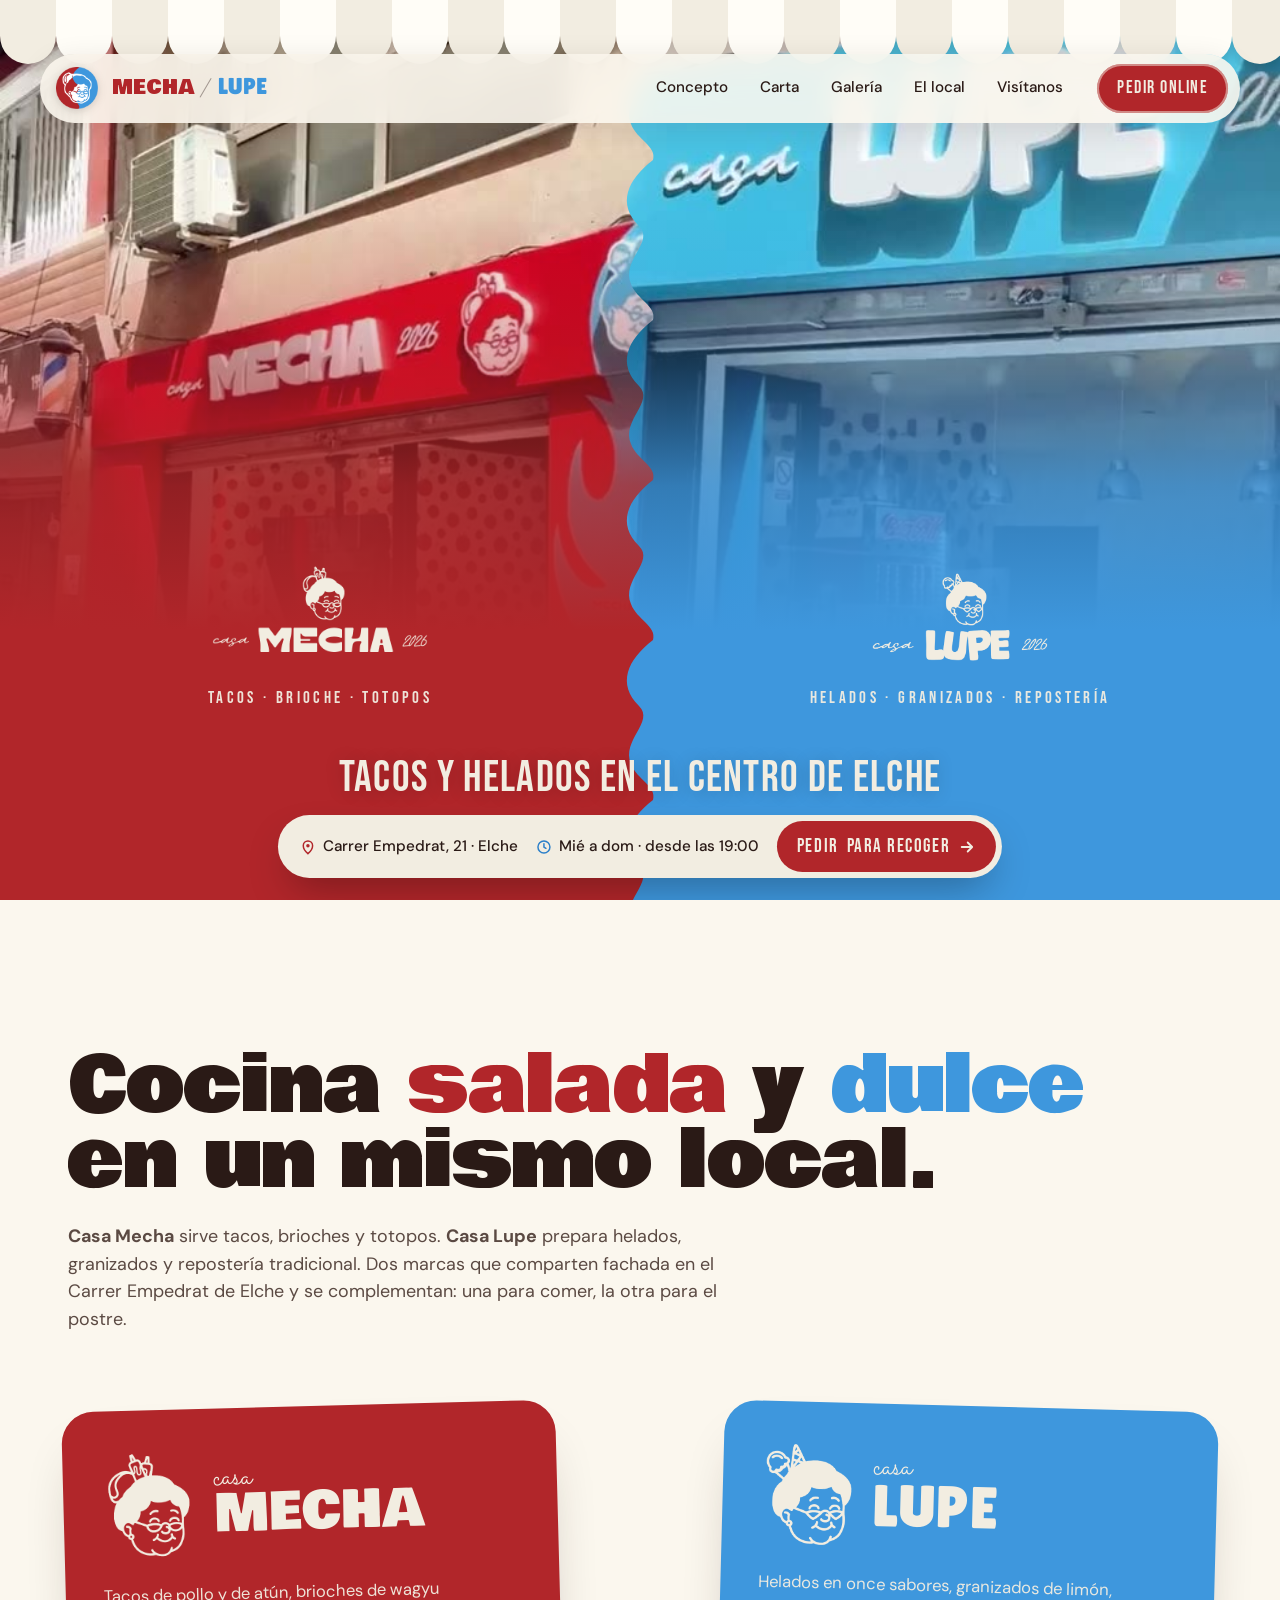
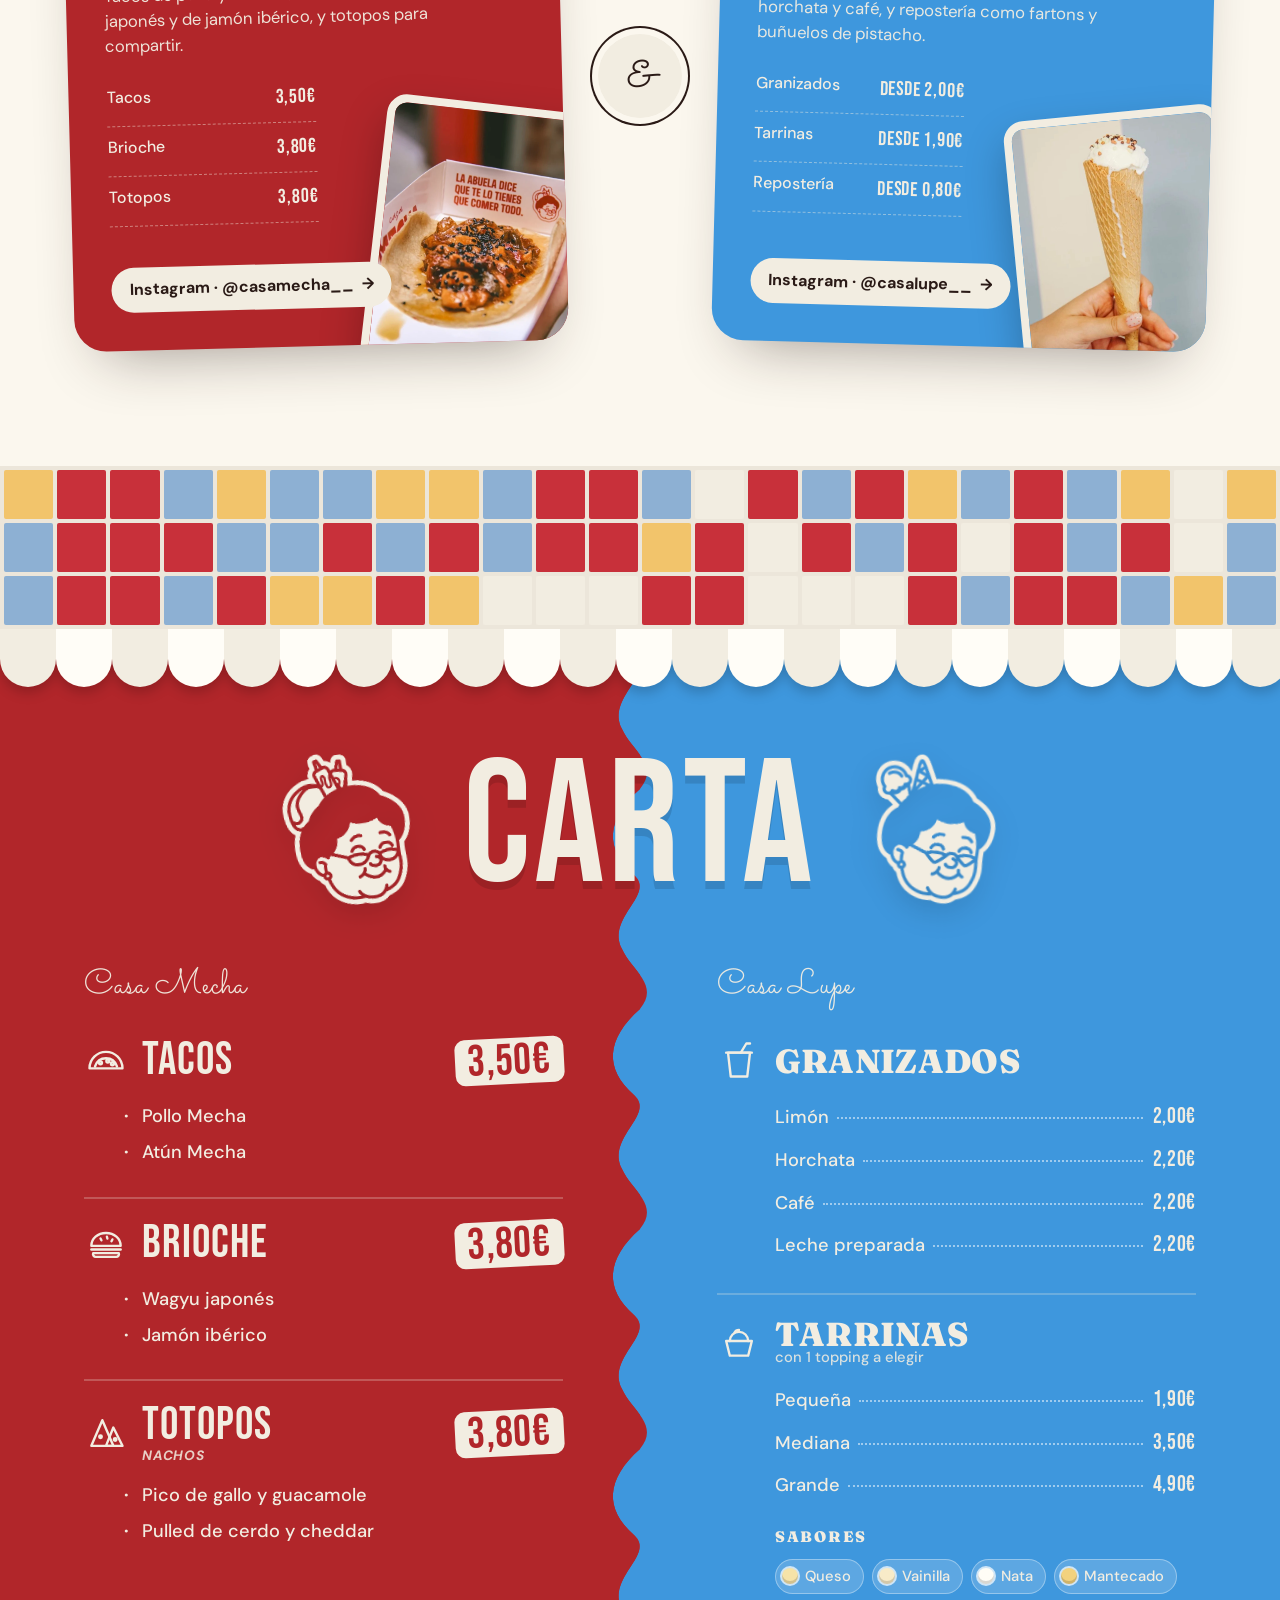
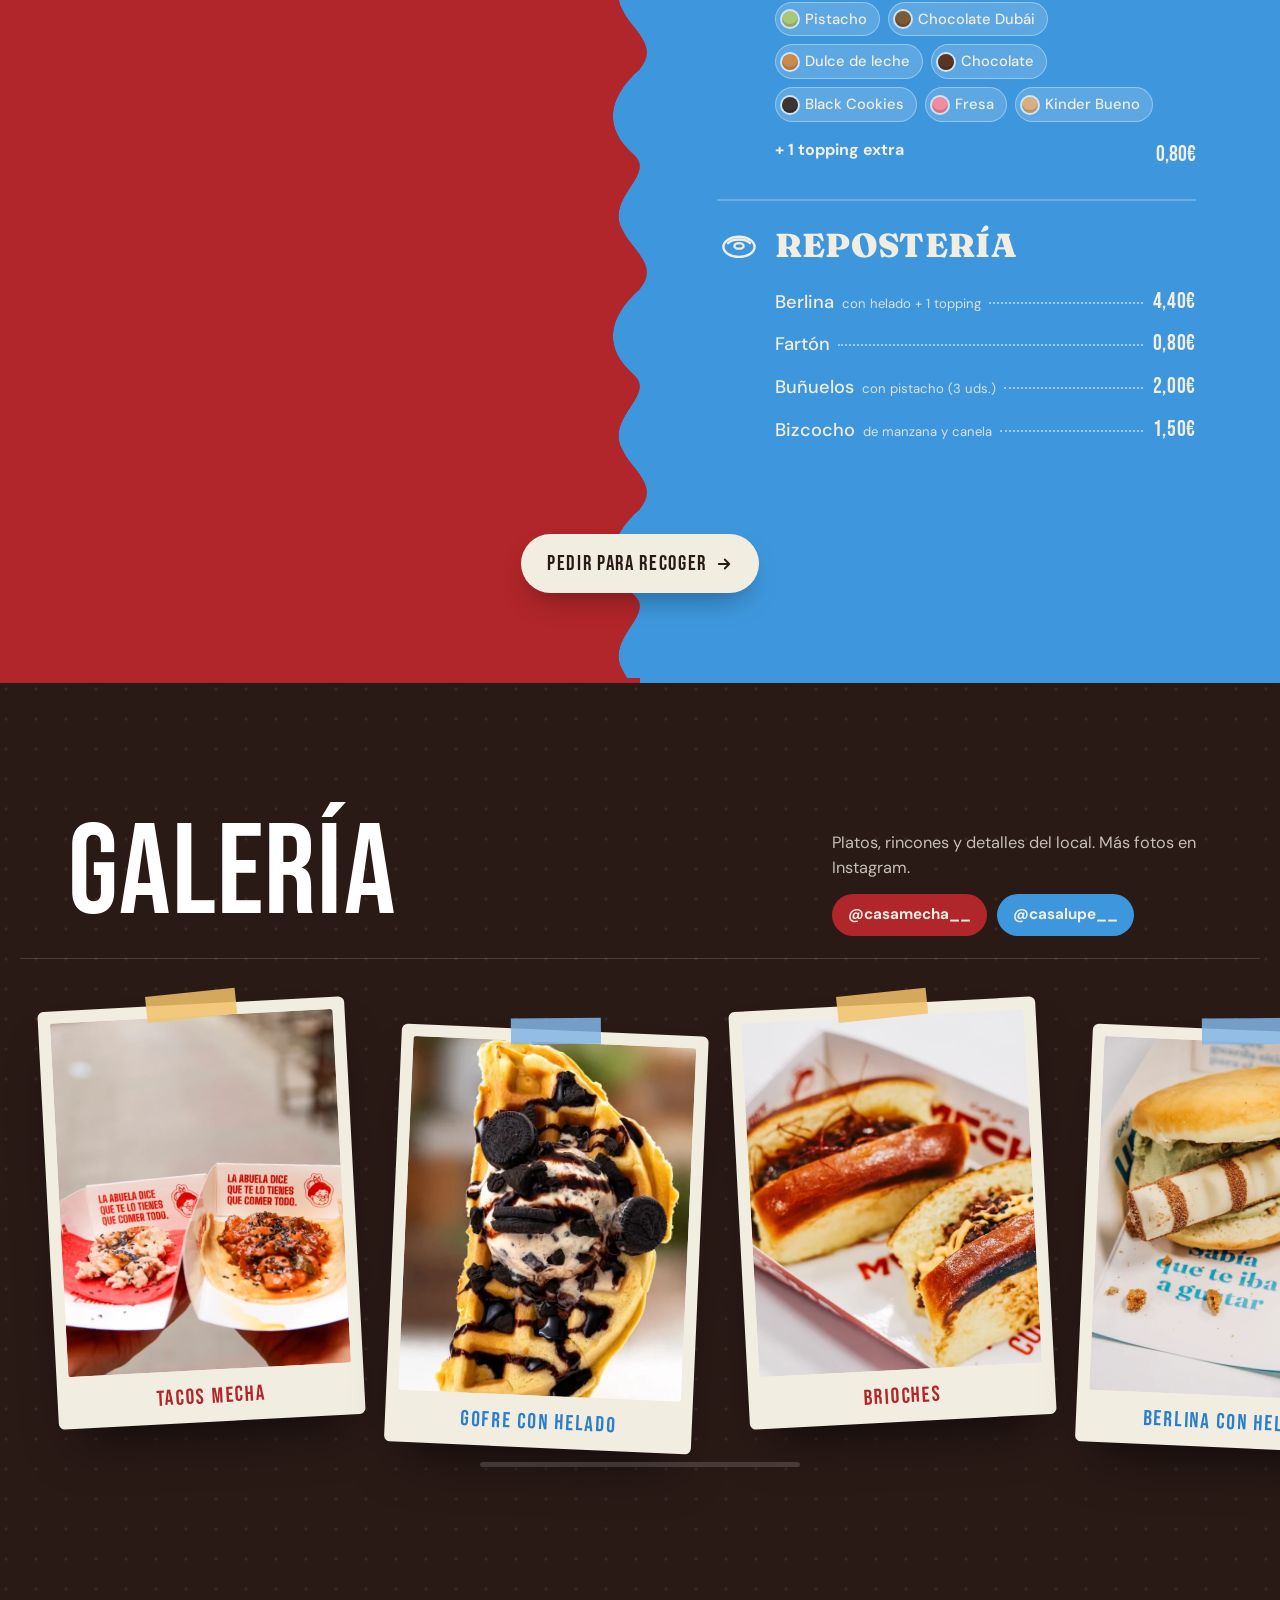
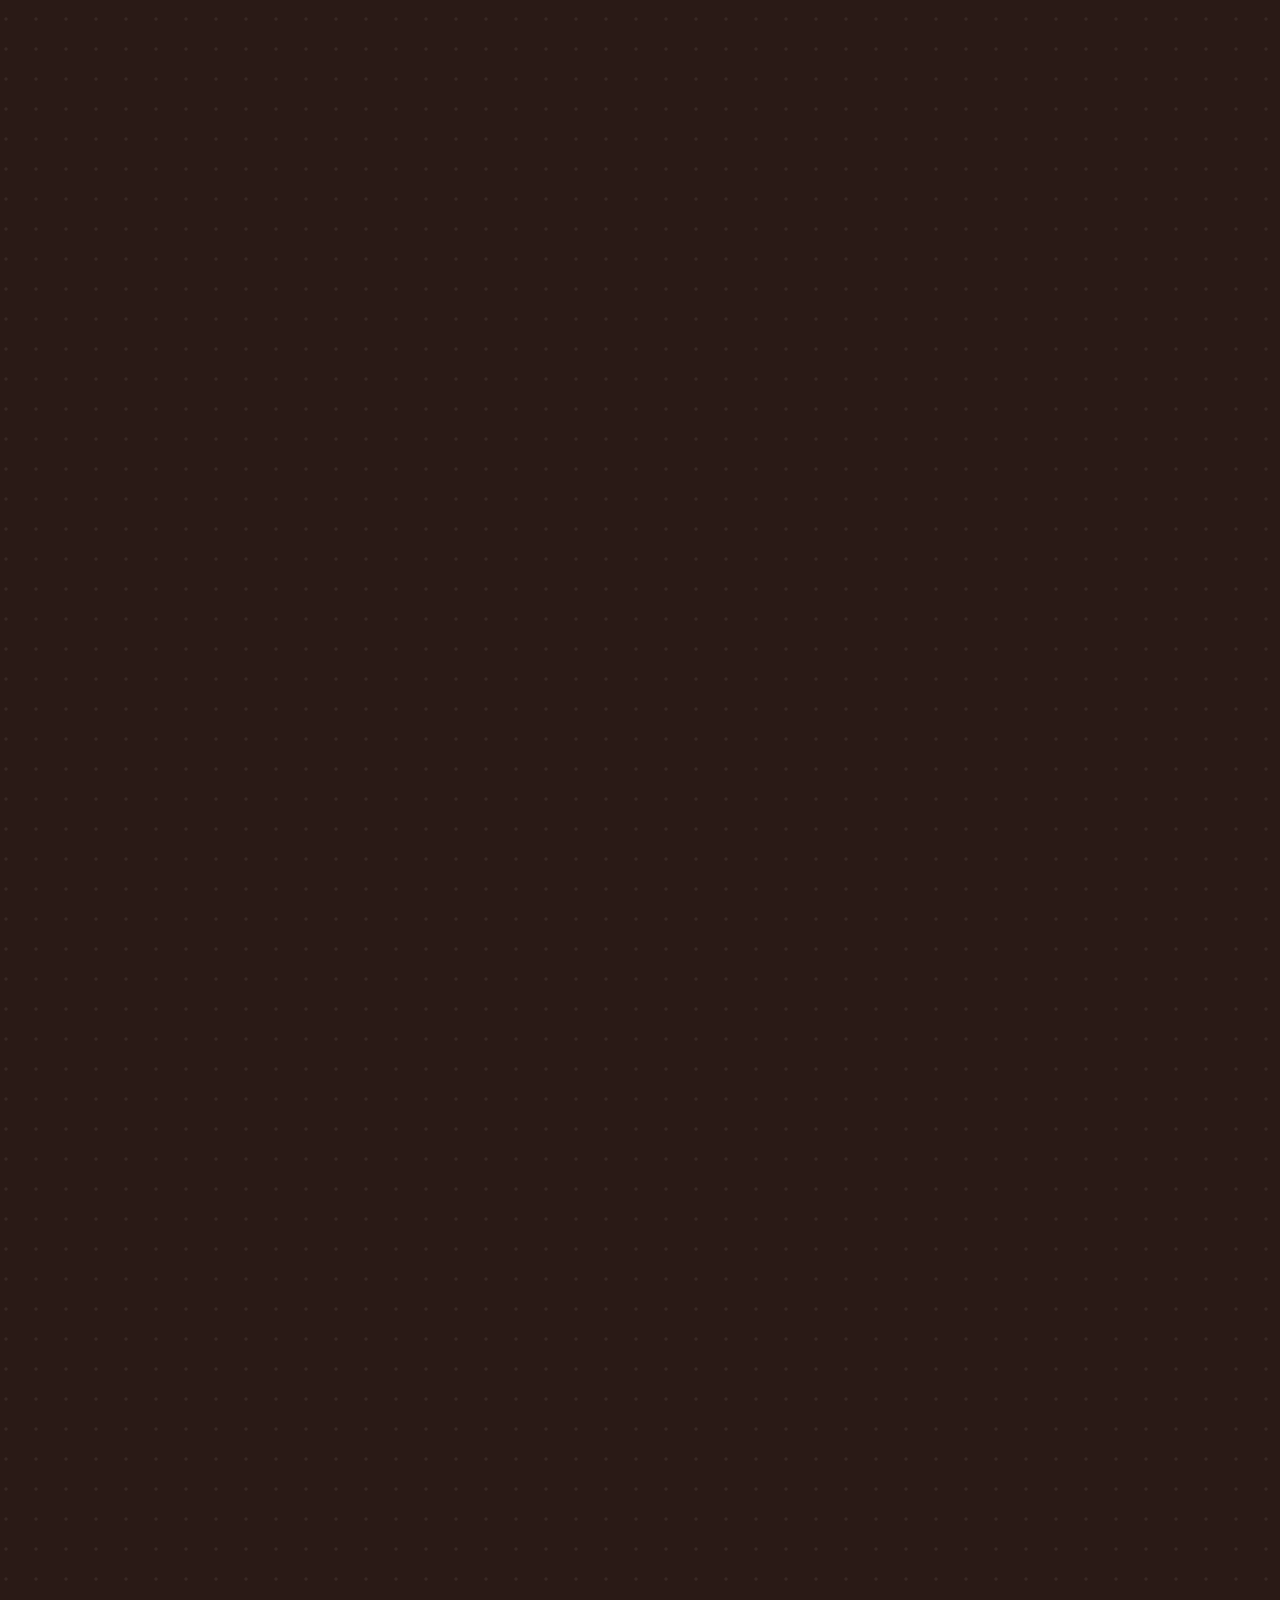
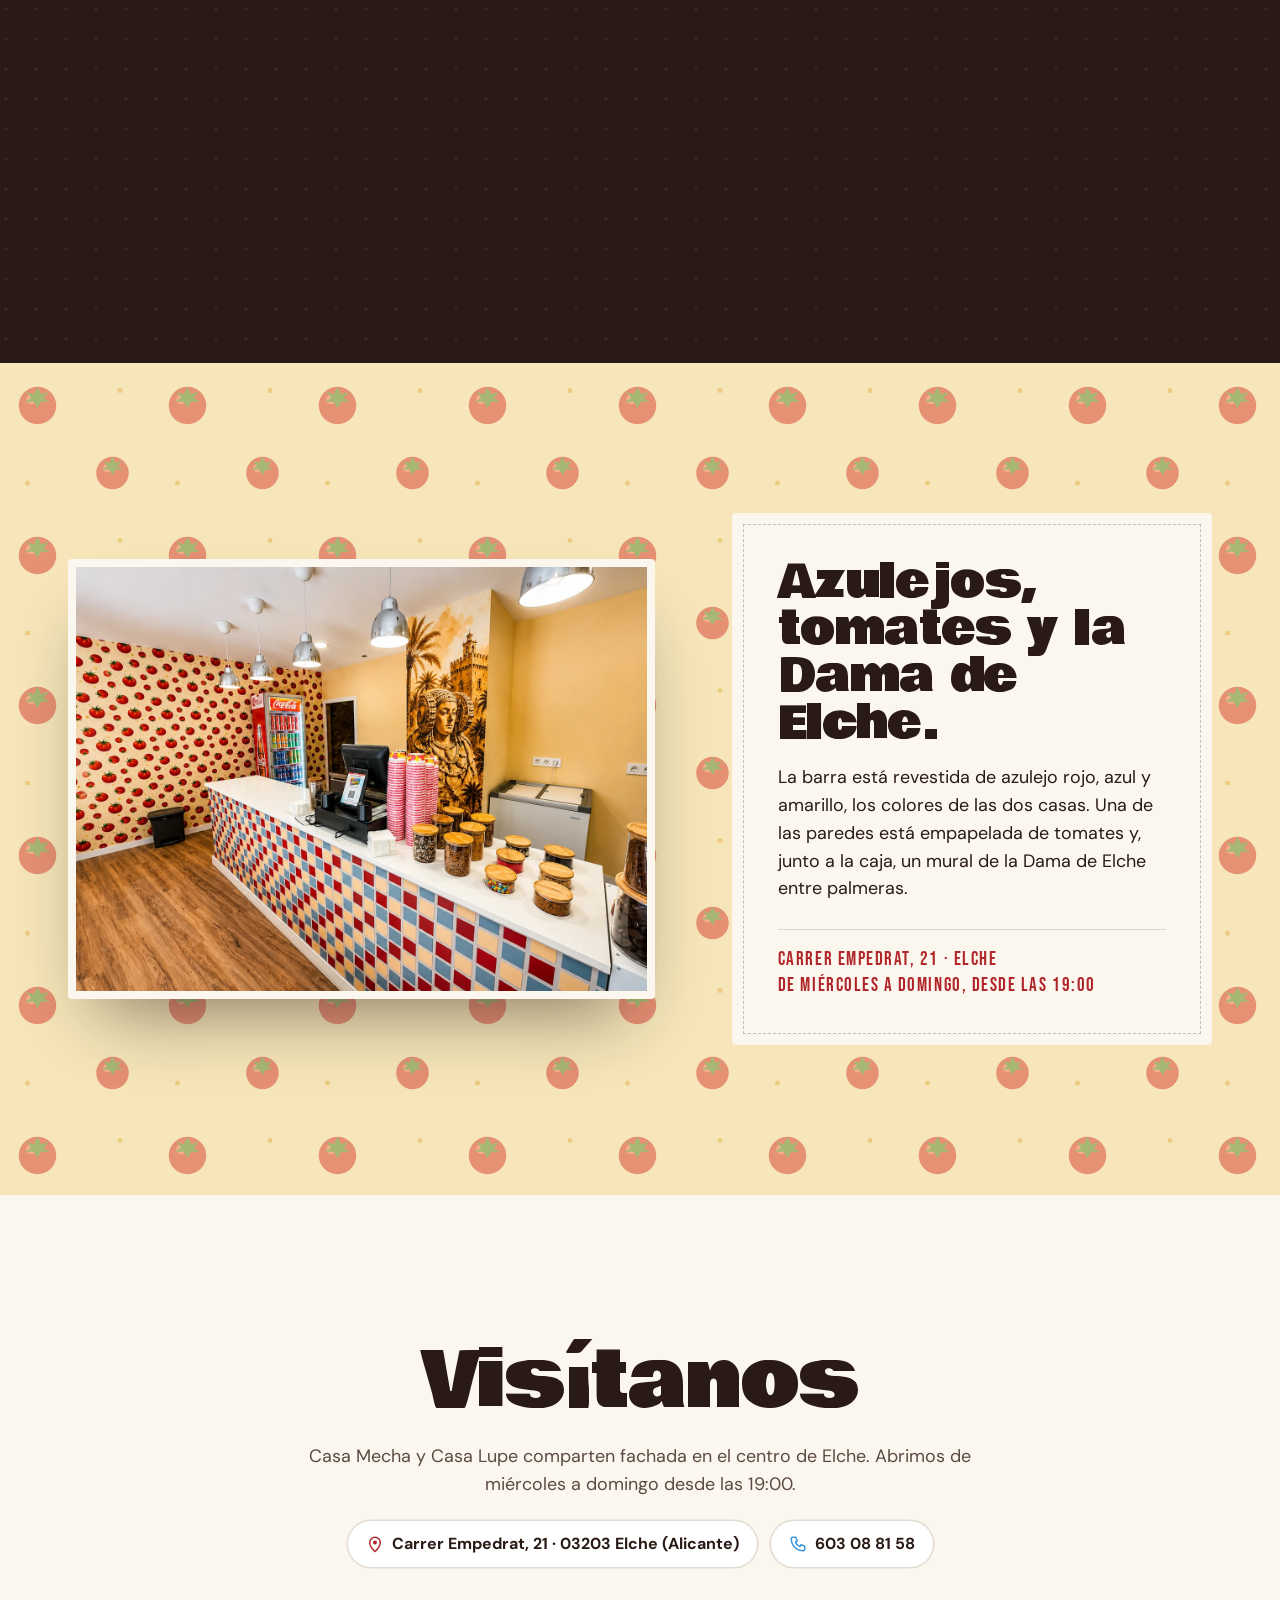
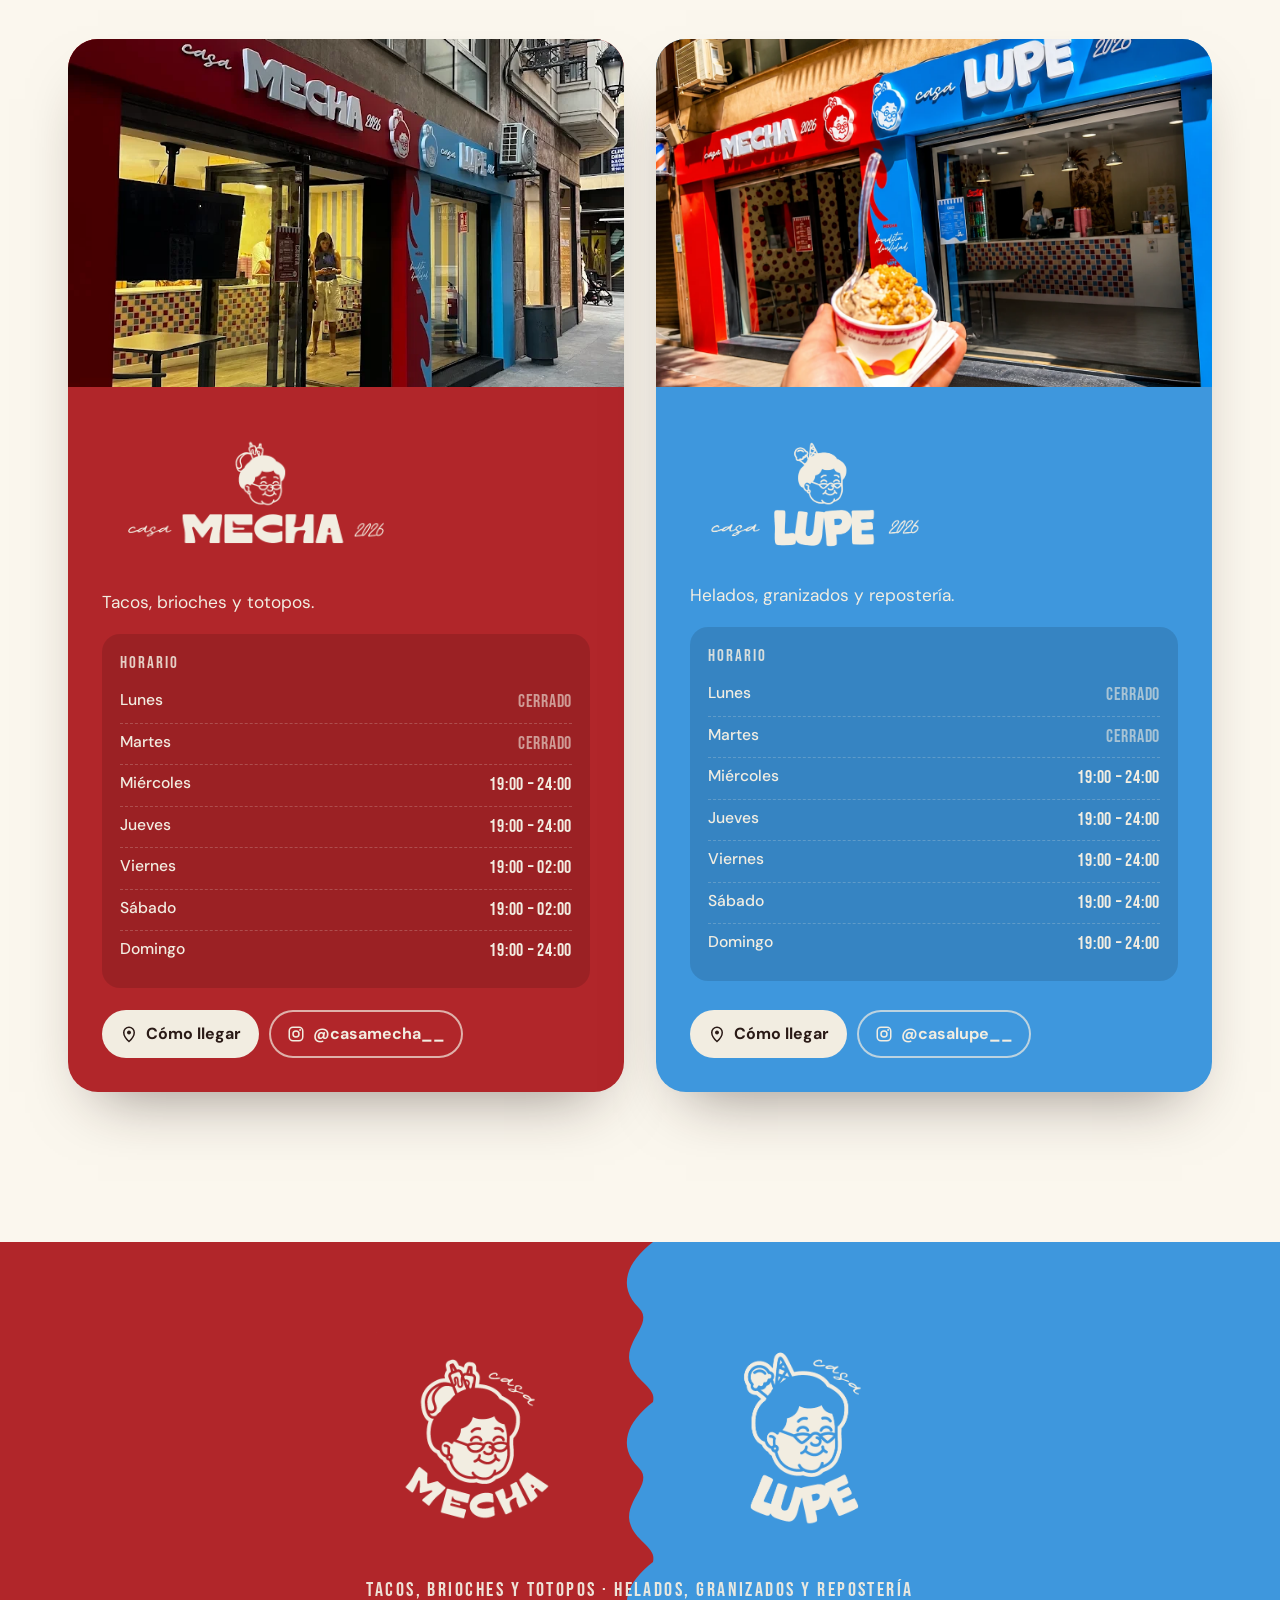
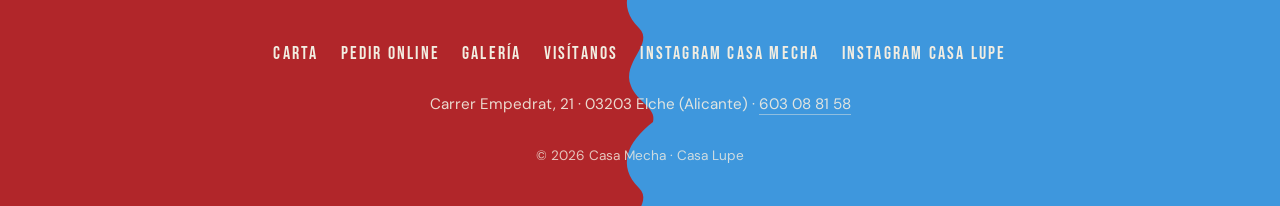
==== commit 9565f3cf: "Hero con vídeo, tienda online para recoger y ajustes visuales - Hero: vídeos de Casa Mecha y Casa Lu" ====
--- a/index.html
+++ b/index.html
@@ -44,8 +44,8 @@
 <link rel="manifest" href="site.webmanifest">
 
 <!-- Rendimiento -->
-<link rel="preload" as="image" href="img/brand/mecha-stamp.png" fetchpriority="high">
-<link rel="preload" as="image" href="img/brand/lupe-stamp.png" fetchpriority="high">
+<link rel="preload" as="image" href="video/hero-casa-mecha.jpg" fetchpriority="high">
+<link rel="preload" as="image" href="video/hero-casa-lupe.jpg" fetchpriority="high">
 <link rel="preconnect" href="https://fonts.googleapis.com">
 <link rel="preconnect" href="https://fonts.gstatic.com" crossorigin>
 <link href="https://fonts.googleapis.com/css2?family=Bebas+Neue&family=Bowlby+One&family=DM+Sans:opsz,wght@9..40,400;9..40,500;9..40,700&family=Fraunces:opsz,wght@9..144,700;9..144,900&family=Lilita+One&family=Sacramento&display=swap" rel="stylesheet">
@@ -198,7 +198,7 @@
 }
 </script>
 </head>
-<body>
+<body class="has-awning">
 
 <a class="skip" href="#concepto">Saltar al contenido</a>
 
@@ -214,54 +214,51 @@
     <a href="#galeria">Galería</a>
     <a href="#local">El local</a>
     <a href="#visitanos">Visítanos</a>
+    <a href="tienda.html" class="nl-shop">Pedir online</a>
   </nav>
-  <a href="#carta" class="nav-cta">Ver carta</a>
+  <a href="tienda.html" class="nav-cta">Pedir online</a>
   <button class="nav-burger" id="burger" aria-label="Abrir menú" aria-expanded="false" aria-controls="navLinks"><span></span><span></span></button>
 </header>
 
 <main>
 <!-- ============ HERO ============ -->
-<section class="hero" id="top" aria-label="Casa Mecha y Casa Lupe">
+<section class="hero hx" id="top" aria-labelledby="hero-title">
   <div class="awning" data-awning></div>
 
-  <div class="hero-half h-mecha">
-    <div class="hero-inner">
-      <img src="img/brand/mecha-stamp.png" alt="Logotipo de Casa Mecha" class="hero-stamp" width="952" height="1020" fetchpriority="high" data-float>
-      <p class="hero-kicker">salado</p>
-      <p class="hero-items"><span>Tacos</span><span>Brioche</span><span>Totopos</span></p>
-    </div>
-  </div>
-
-  <div class="hero-half h-lupe">
+  <div class="hx-half hx-m">
+    <video class="hx-photo" src="video/hero-casa-mecha.mp4" poster="video/hero-casa-mecha.jpg" autoplay muted loop playsinline preload="auto" aria-hidden="true" width="720" height="1280"></video>
+    <div class="hx-brand">
+      <img src="img/brand/mecha-logo-cream.png" alt="Casa Mecha" class="hx-logo" width="1360" height="656">
+      <p class="hx-items">Tacos · Brioche · Totopos</p>
+    </div>
+  </div>
+
+  <div class="hx-half hx-l">
     <div class="flame flame-v" aria-hidden="true"></div>
     <div class="flame flame-h" aria-hidden="true"></div>
-    <div class="hero-inner">
-      <img src="img/brand/lupe-stamp.png" alt="Logotipo de Casa Lupe" class="hero-stamp" width="973" height="1020" fetchpriority="high" data-float>
-      <p class="hero-kicker">dulce</p>
-      <p class="hero-items"><span>Helados</span><span>Granizados</span><span>Repostería</span></p>
-    </div>
-  </div>
-
-  <span class="hero-amp" aria-hidden="true">&amp;</span>
-
-  <svg class="badge" viewBox="0 0 200 200" aria-hidden="true">
-    <defs><path id="circ" d="M100,100 m-78,0 a78,78 0 1,1 156,0 a78,78 0 1,1 -156,0"/></defs>
-    <circle cx="100" cy="100" r="96" class="badge-bg"/>
-    <text><textPath href="#circ">CASA MECHA ✦ CASA LUPE ✦ DESDE 2026 ✦ </textPath></text>
-    <text x="100" y="114" text-anchor="middle" class="badge-mid">2026</text>
-  </svg>
-
-  <a href="#concepto" class="scroll-cue">
-    <span>Descubrir</span>
-    <svg viewBox="0 0 24 24" width="20" height="20" aria-hidden="true"><path d="M12 4v16m0 0-6-6m6 6 6-6" fill="none" stroke="currentColor" stroke-width="2.4" stroke-linecap="round" stroke-linejoin="round"/></svg>
-  </a>
+    <video class="hx-photo" src="video/hero-casa-lupe.mp4" poster="video/hero-casa-lupe.jpg" autoplay muted loop playsinline preload="auto" aria-hidden="true" width="720" height="1280"></video>
+    <div class="hx-brand">
+      <img src="img/brand/lupe-logo-cream.png" alt="Casa Lupe" class="hx-logo" width="1360" height="765">
+      <p class="hx-items">Helados · Granizados · Repostería</p>
+    </div>
+  </div>
+
+  <h1 class="hx-title" id="hero-title"><span class="sr-only">Casa Mecha y Casa Lupe: </span>Tacos y helados en el centro de Elche</h1>
+
+  <div class="hero-bar">
+    <p class="hb-info">
+      <span><svg viewBox="0 0 24 24" width="16" height="16" aria-hidden="true"><path d="M12 22s7-6.2 7-12a7 7 0 1 0-14 0c0 5.8 7 12 7 12z" fill="none" stroke="currentColor" stroke-width="2.2"/><circle cx="12" cy="10" r="2.6" fill="currentColor"/></svg>Carrer Empedrat, 21 · Elche</span>
+      <span><svg viewBox="0 0 24 24" width="16" height="16" aria-hidden="true"><circle cx="12" cy="12" r="9" fill="none" stroke="currentColor" stroke-width="2.2"/><path d="M12 7v5l3 2" fill="none" stroke="currentColor" stroke-width="2.2" stroke-linecap="round"/></svg><span class="hb-t">Mié a dom<span class="hb-x"> · desde las</span> 19:00</span></span>
+    </p>
+    <a href="tienda.html" class="hb-cta">Pedir<span class="hb-x"> para recoger</span> <svg viewBox="0 0 24 24" width="18" height="18" aria-hidden="true"><path d="M5 12h14m-6-6 6 6-6 6" fill="none" stroke="currentColor" stroke-width="2.4" stroke-linecap="round" stroke-linejoin="round"/></svg></a>
+  </div>
 </section>
 
 <!-- ============ CONCEPTO ============ -->
 <section class="abuelas" id="concepto">
   <div class="wrap">
     <header class="sec-head reveal">
-      <h1 class="big"><span class="sr-only">Casa Mecha y Casa Lupe en Elche: </span>Cocina <span class="c-m">salada</span> y <span class="c-l">dulce</span> <br>en un mismo local.</h1>
+      <h2 class="big">Cocina <span class="c-m">salada</span> y <span class="c-l">dulce</span> <br>en un mismo local.</h2>
       <p class="lead"><strong>Casa Mecha</strong> sirve tacos, brioches y totopos. <strong>Casa Lupe</strong> prepara helados, granizados y repostería tradicional. Dos marcas que comparten fachada en el Carrer Empedrat de Elche y se complementan: una para comer, la otra para el postre.</p>
     </header>
 
@@ -416,6 +413,8 @@
       </div>
     </div>
   </div>
+
+  <p class="carta-order"><a href="tienda.html" class="hb-cta">Pedir para recoger <svg viewBox="0 0 24 24" width="18" height="18" aria-hidden="true"><path d="M5 12h14m-6-6 6 6-6 6" fill="none" stroke="currentColor" stroke-width="2.4" stroke-linecap="round" stroke-linejoin="round"/></svg></a></p>
 </section>
 
 <!-- ============ GALERÍA (horizontal) ============ -->
@@ -550,6 +549,7 @@
     <p class="foot-desc">Tacos, brioches y totopos · Helados, granizados y repostería</p>
     <nav class="foot-links" aria-label="Pie de página">
       <a href="#carta">Carta</a>
+      <a href="tienda.html">Pedir online</a>
       <a href="#galeria">Galería</a>
       <a href="#visitanos">Visítanos</a>
       <a href="https://www.instagram.com/casamecha__/" target="_blank" rel="noopener noreferrer">Instagram Casa Mecha</a>
--- a/styles.css
+++ b/styles.css
@@ -571,3 +571,150 @@
   .nav-brand .nb-text .t-m{font-size:1.08rem}
   .nav-brand .nb-text .t-l{font-size:1.26rem}
 }
+
+/* v10: hero — toldo visible, datos prácticos y pedido online */
+.has-awning .nav{top:54px}
+.has-awning .nav.scrolled{top:12px}
+.nav-links .nl-shop{display:none}
+@media (max-width:1020px){ .nav-links.open .nl-shop{display:block;margin-top:6px;text-align:center;font-family:var(--f-cond);letter-spacing:.08em;font-size:1.25rem;color:var(--cream) !important;background:linear-gradient(100deg,var(--red) 0 50%,var(--blue) 50% 100%)} }
+.hero-inner{padding-top:150px}
+.badge{top:auto;bottom:clamp(96px,13vh,130px);display:block;border-radius:50%;transition:transform .3s var(--ease)}
+.badge svg{display:block;width:100%;height:auto;animation:spin 18s linear infinite}
+.badge:hover{transform:scale(1.06) rotate(-6deg)}
+.badge{animation:none}
+.badge .badge-mid{font-size:52px}
+.hero-bar{
+  position:absolute;left:50%;bottom:22px;transform:translateX(-50%);z-index:6;
+  display:flex;align-items:center;gap:6px 18px;padding:6px 6px 6px 22px;border-radius:999px;
+  background:var(--cream);color:var(--ink);box-shadow:0 18px 40px -12px rgba(0,0,0,.35);white-space:nowrap;
+}
+.hb-info{display:flex;gap:18px;font-weight:500;font-size:.95rem}
+.hb-info span{display:inline-flex;align-items:center;gap:7px}
+.hb-info span:first-child svg{color:var(--red)} .hb-info span:last-child svg{color:var(--blue-d)}
+.hb-cta{
+  display:inline-flex;align-items:center;gap:8px;text-decoration:none;font-family:var(--f-cond);font-size:1.2rem;letter-spacing:.08em;
+  padding:11px 20px 10px;border-radius:999px;color:var(--cream);
+  background:linear-gradient(100deg,var(--red) 0 50%,var(--blue) 50% 100%);background-size:220% 100%;background-position:0 0;
+  transition:background-position .5s var(--ease)
+}
+.hb-cta:hover{background-position:100% 0}
+.hb-cta svg{transition:transform .3s var(--ease)} .hb-cta:hover svg{transform:translateX(3px)}
+@media (max-width:760px){
+  .has-awning .nav{top:40px}
+  .hero-inner{padding-top:110px}
+  .h-lupe .hero-inner{padding-bottom:110px}
+  .hero-bar{left:16px;right:16px;bottom:16px;transform:none;justify-content:space-between;padding:6px 6px 6px 16px;white-space:normal}
+  .hb-info{flex-direction:column;gap:2px;font-size:.8rem;line-height:1.25}
+  .hb-info svg{width:13px;height:13px}
+  .hb-cta{font-size:1.05rem;padding:10px 14px 9px;white-space:nowrap}
+  .hb-cta svg{display:none}
+}
+.badge{bottom:18px;width:clamp(96px,8.5vw,124px)}
+@media (max-width:900px){ .badge{display:none} }
+@media (max-width:760px){
+  .hb-x,.hb-info .hb-x{display:none}
+  .hb-info span{white-space:nowrap}
+  .hb-info{font-size:.85rem}
+  .hb-cta{padding:11px 18px 10px;font-size:1.15rem}
+  .hb-cta svg{display:inline}
+}
+
+/* v11: acceso a la tienda desde la carta */
+.carta-order{position:relative;z-index:3;text-align:center;margin-top:clamp(30px,5vw,56px)}
+.carta-order .hb-cta{background:var(--cream);color:var(--ink);font-size:1.3rem;padding:14px 26px 13px;box-shadow:0 14px 30px -12px rgba(0,0,0,.4);transition:transform .2s}
+.carta-order .hb-cta:hover{transform:translateY(-2px)}
+
+/* v12: hero con fotografía — menos adornos, más apetito */
+.hx{background:var(--ink)}
+.hx-half{position:absolute;top:0;bottom:0}
+.hx-m{left:0;width:var(--split);background:var(--red);z-index:1}
+.hx-l{left:var(--split);right:0;background:var(--blue);z-index:2}
+.hx-photo{position:absolute;inset:0;width:100%;height:100%;object-fit:cover}
+.hx-m .hx-photo{object-position:50% 40%}
+.hx-l .hx-photo{object-position:50% 45%}
+.hx-half::after{content:"";position:absolute;inset:0;pointer-events:none}
+.hx-m::after{background:linear-gradient(to top,var(--red) 0,var(--red) 24%,rgba(177,38,42,.55) 46%,rgba(177,38,42,0) 70%)}
+.hx-l::after{background:linear-gradient(to top,var(--blue) 0,var(--blue) 24%,rgba(62,151,221,.55) 46%,rgba(62,151,221,0) 70%)}
+.hx .flame{z-index:3;animation:none}
+.hx-brand{position:absolute;left:0;right:0;bottom:clamp(150px,21vh,200px);z-index:4;display:flex;flex-direction:column;align-items:center;gap:6px;padding:0 24px;text-align:center}
+.hx-logo{width:clamp(190px,21vw,300px);height:auto}
+.hx-items{font-family:var(--f-cond);font-size:clamp(1.05rem,1.3vw,1.3rem);letter-spacing:.2em;opacity:.95}
+.hx-title{
+  position:absolute;left:50%;bottom:clamp(90px,11vh,104px);transform:translateX(-50%);z-index:6;
+  font-family:var(--f-cond);font-weight:400;font-size:clamp(1.9rem,3.4vw,3.2rem);line-height:1;letter-spacing:.03em;
+  white-space:nowrap;color:var(--cream);text-shadow:0 2px 18px rgba(0,0,0,.18)
+}
+@media (max-width:760px){
+  .hx-m{width:auto;right:0;bottom:auto;height:50%}
+  .hx-l{left:0;top:50%}
+  .hx .flame-h{top:-30px}
+  .hx-m::after{background:linear-gradient(to top,var(--red) 0,var(--red) 14%,rgba(177,38,42,.5) 40%,rgba(177,38,42,0) 64%)}
+  .hx-l::after{background:linear-gradient(to top,var(--blue) 0,var(--blue) 34%,rgba(62,151,221,.5) 56%,rgba(62,151,221,0) 76%)}
+  .hx-m .hx-brand{bottom:44px}
+  .hx-l .hx-brand{bottom:122px}
+  .hx-logo{width:min(46vw,190px)}
+  .hx-items{font-size:.95rem;letter-spacing:.16em}
+  .hx-title{bottom:90px;font-size:clamp(1.25rem,6vw,1.6rem);letter-spacing:.02em}
+}
+.hb-info span span{display:inline}
+.hx-m::after{background:linear-gradient(to top,var(--red) 0,var(--red) 30%,rgba(177,38,42,.82) 46%,rgba(177,38,42,.3) 62%,rgba(177,38,42,0) 76%)}
+.hx-l::after{background:linear-gradient(to top,var(--blue) 0,var(--blue) 30%,rgba(62,151,221,.82) 46%,rgba(62,151,221,.3) 62%,rgba(62,151,221,0) 76%)}
+@media (max-width:760px){
+  .hx-m::after{background:linear-gradient(to top,var(--red) 0,var(--red) 18%,rgba(177,38,42,.8) 38%,rgba(177,38,42,0) 66%)}
+  .hx-l::after{background:linear-gradient(to top,var(--blue) 0,var(--blue) 40%,rgba(62,151,221,.82) 56%,rgba(62,151,221,0) 80%)}
+}
+
+/* v13: la ola es el borde de la foto de Lupe, no una franja azul encima */
+.hx .flame{display:none}
+.hx-l{
+  left:calc(var(--split) - 78px);
+  -webkit-mask:url("data:image/svg+xml,%3Csvg xmlns='http://www.w3.org/2000/svg' viewBox='0 0 80 160' preserveAspectRatio='none'%3E%3Cpath fill='%23000' d='M80 0H46C20 20 10 44 32 66C48 82 14 100 24 124C30 140 50 146 46 160H80Z'/%3E%3C/svg%3E") 0 0/80px 160px repeat-y,linear-gradient(#000 0 0) 78px 0/calc(100% - 78px) 100% no-repeat;
+          mask:url("data:image/svg+xml,%3Csvg xmlns='http://www.w3.org/2000/svg' viewBox='0 0 80 160' preserveAspectRatio='none'%3E%3Cpath fill='%23000' d='M80 0H46C20 20 10 44 32 66C48 82 14 100 24 124C30 140 50 146 46 160H80Z'/%3E%3C/svg%3E") 0 0/80px 160px repeat-y,linear-gradient(#000 0 0) 78px 0/calc(100% - 78px) 100% no-repeat;
+}
+.hx-l .hx-brand{padding-left:102px}
+@media (max-width:760px){
+  .hx-l{
+    left:0;top:calc(50% - 30px);
+    -webkit-mask:url("data:image/svg+xml,%3Csvg xmlns='http://www.w3.org/2000/svg' viewBox='0 0 160 40' preserveAspectRatio='none'%3E%3Cpath fill='%23000' d='M0 40V22C20 4 44 0 66 16C82 28 100 2 124 10C140 15 146 24 160 22V40Z'/%3E%3C/svg%3E") 0 0/160px 32px repeat-x,linear-gradient(#000 0 0) 0 30px/100% calc(100% - 30px) no-repeat;
+            mask:url("data:image/svg+xml,%3Csvg xmlns='http://www.w3.org/2000/svg' viewBox='0 0 160 40' preserveAspectRatio='none'%3E%3Cpath fill='%23000' d='M0 40V22C20 4 44 0 66 16C82 28 100 2 124 10C140 15 146 24 160 22V40Z'/%3E%3C/svg%3E") 0 0/160px 32px repeat-x,linear-gradient(#000 0 0) 0 30px/100% calc(100% - 30px) no-repeat;
+  }
+  .hx-l .hx-brand{padding-left:24px}
+  .hx-m{height:calc(50% + 2px)}
+}
+
+/* v14: videos de fondo y costura centrada */
+.hx-m .hx-photo,.hx-l .hx-photo{object-position:50% 50%}
+.hx-m{width:50%}
+.hx-l{left:calc(50% - 33px)}
+.hx-l .hx-brand{padding-left:57px}
+@media (max-width:760px){
+  .hx-m{width:auto;height:calc(50% + 24px)}
+  .hx-l{left:0;top:calc(50% - 12px)}
+  .hx-l .hx-brand{padding-left:24px}
+  .hx-m .hx-brand{bottom:60px}
+}
+/* v15: el vídeo de Mecha pasa por debajo de la ola (sin huecos oscuros) */
+.hx{background:var(--red)}
+.hx-m{width:calc(50% + 60px)}
+.hx-m .hx-brand{padding-right:84px}
+@media (max-width:760px){
+  .hx-m{width:auto}
+  .hx-m .hx-brand{padding-right:24px}
+}
+
+/* v16: título de galería en blanco */
+.gal-title{background:none;-webkit-background-clip:border-box;background-clip:border-box;color:#fff;-webkit-text-fill-color:#fff}
+
+/* v17: el logo de Lupe tiene letras más altas en el PNG; se escala al 82 % para igualar la cara con Mecha */
+.d-l .door-logo{width:min(262px,74%)}
+.hx-l .hx-logo{width:clamp(156px,17.2vw,246px)}
+@media (max-width:760px){ .hx-l .hx-logo{width:min(37.7vw,156px)} }
+
+/* v18: ola del footer centrada (rojo de fondo entero, el azul empieza tras la ola) */
+.foot .fh-m{width:100%}
+.foot .fh-l{width:auto;left:calc(50% + 46px)}
+.foot .fh-l .flame-v{left:-79px}
+@media (max-width:760px){ .foot .fh-l{left:50%} }
+/* sin línea fina junto a la ola: el borde del elemento queda lejos del dibujo */
+.foot .fh-l .flame-v{left:-119px;width:120px;background-position:40px 0;animation:flameYo 3.2s linear infinite}
+@keyframes flameYo{from{background-position:40px 0}to{background-position:40px -160px}}
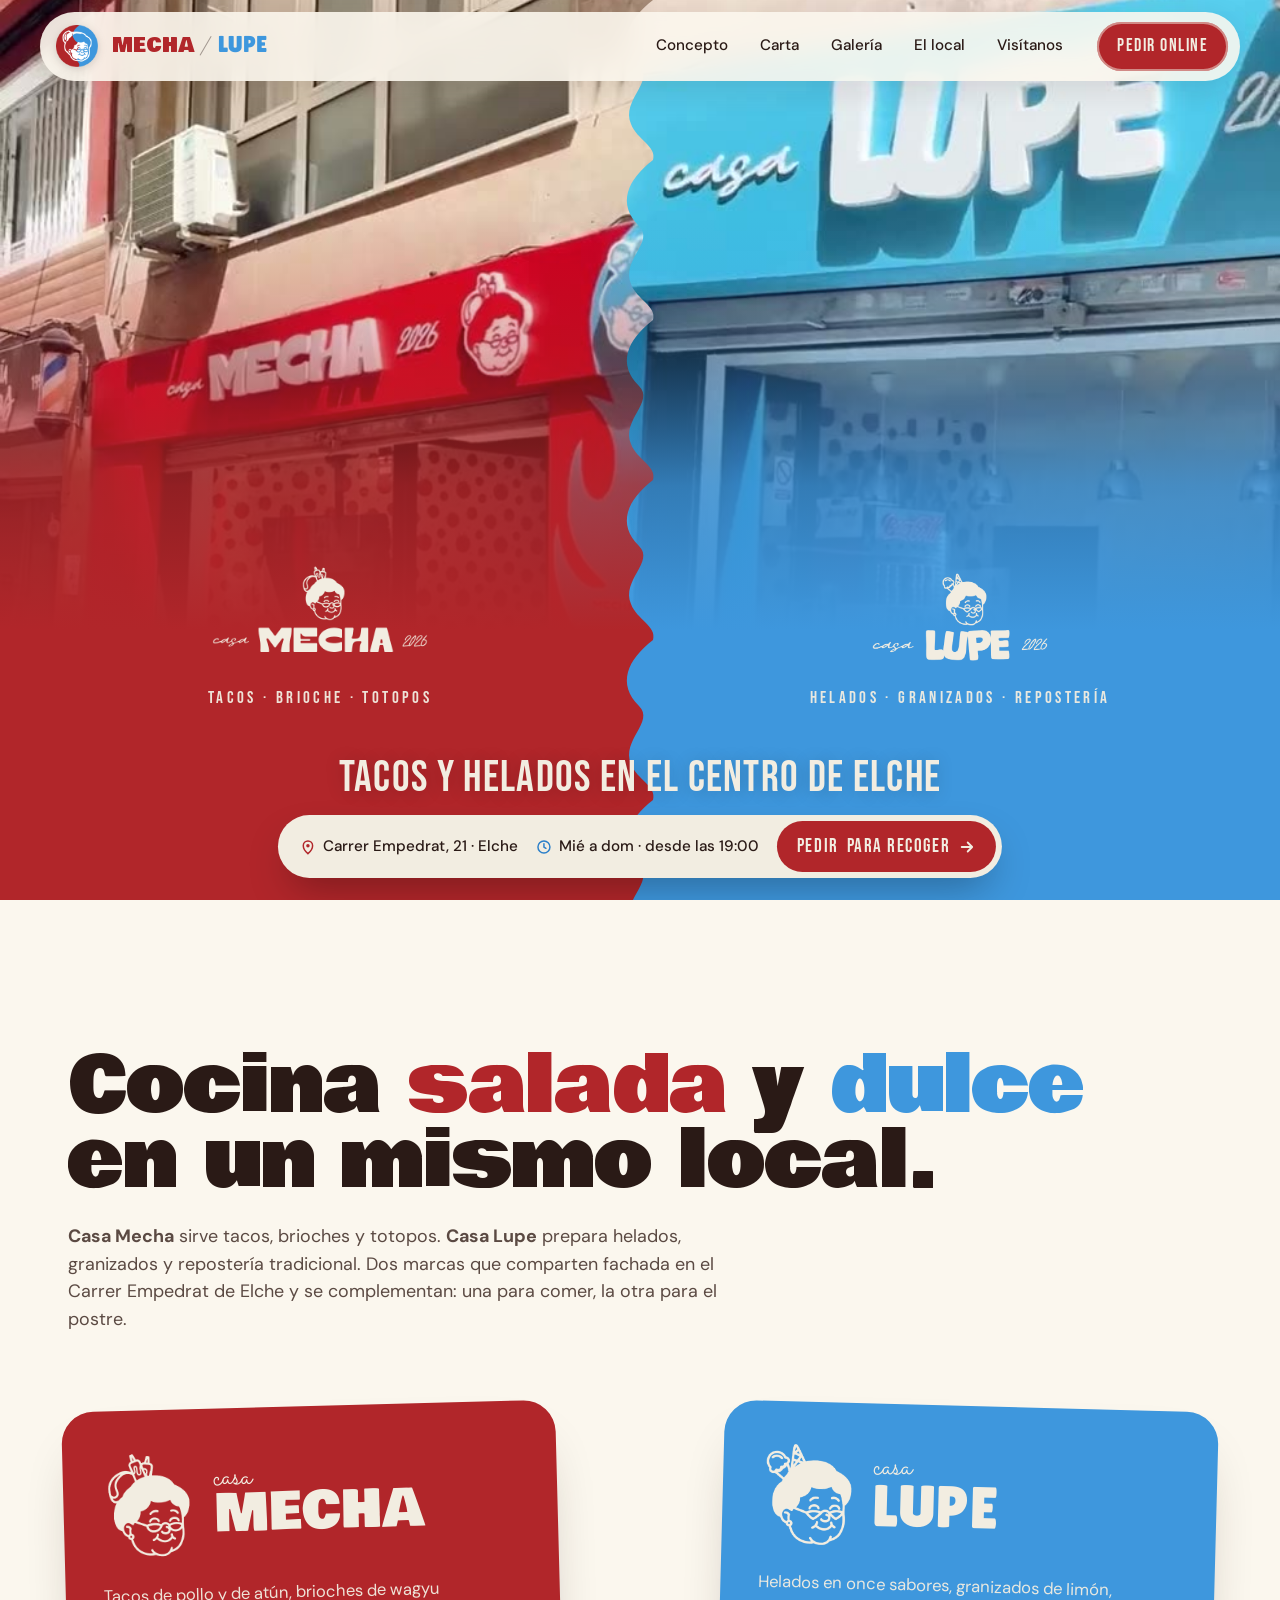
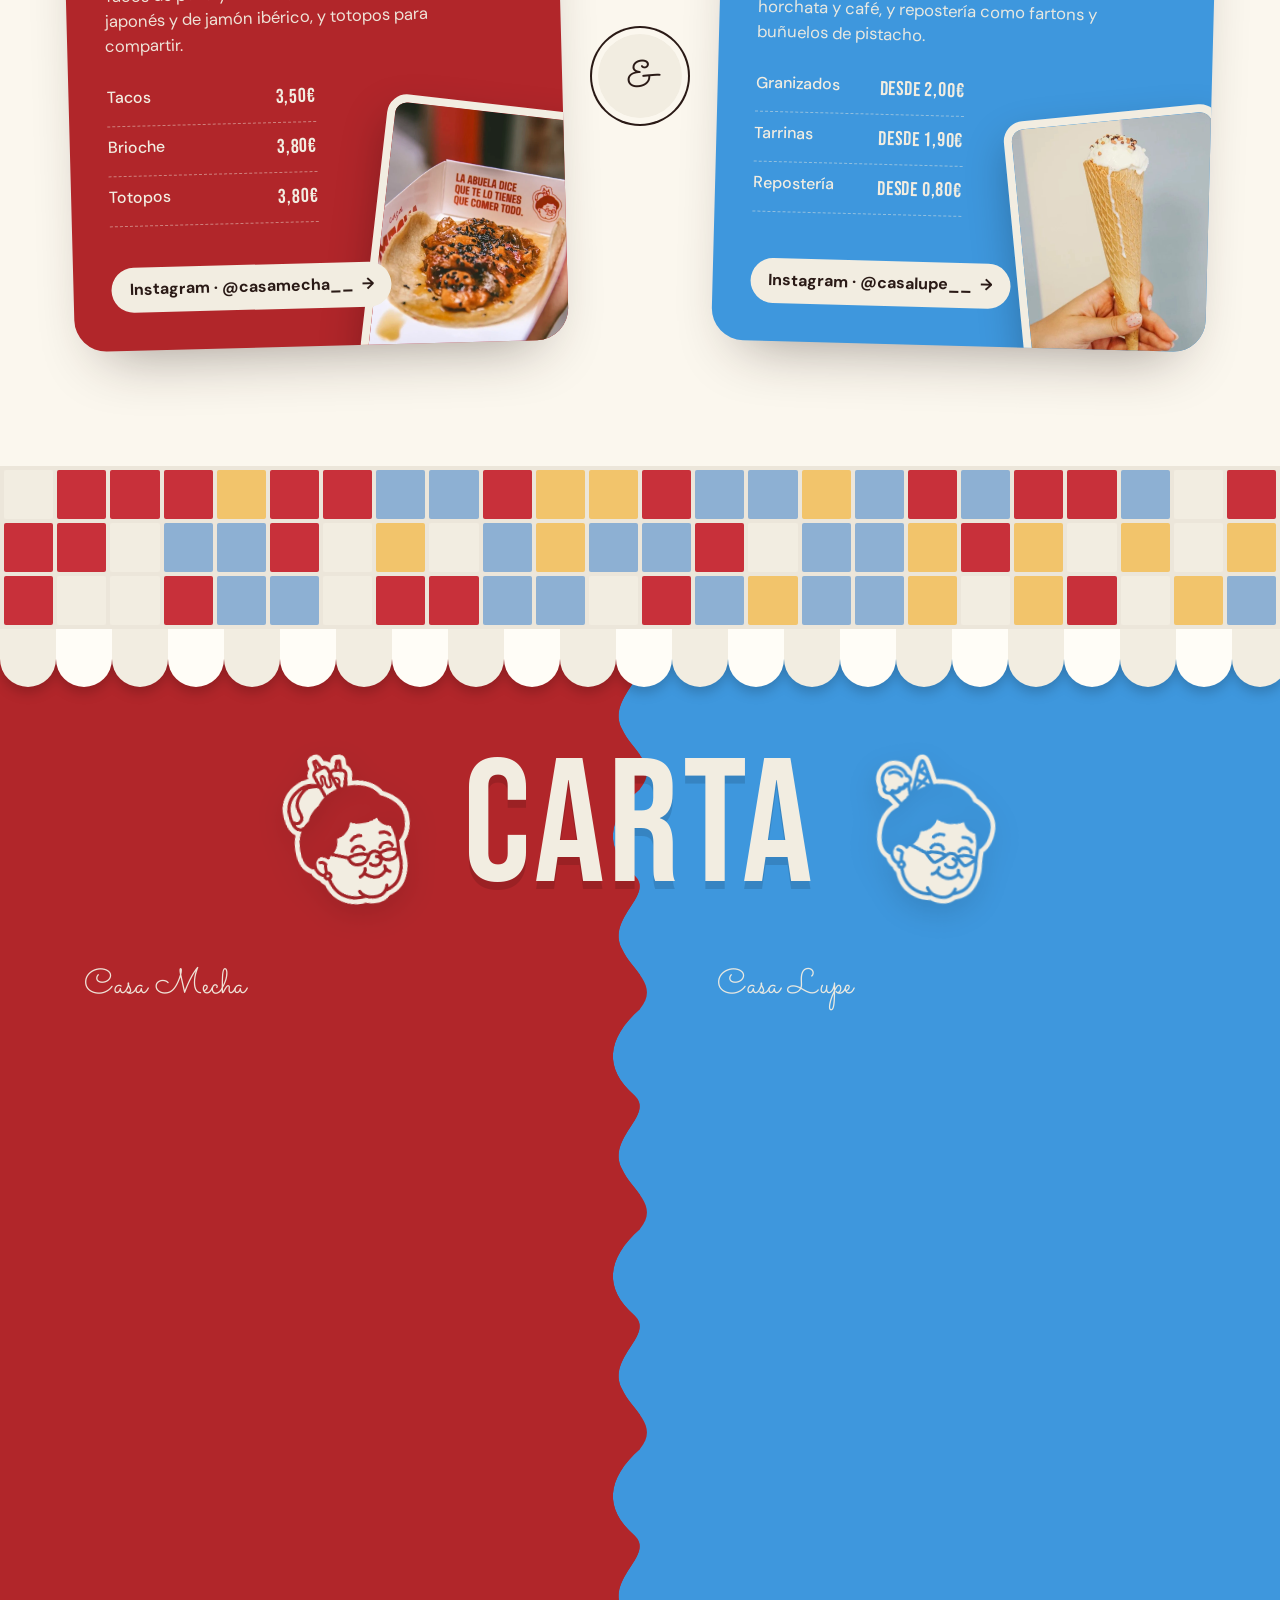
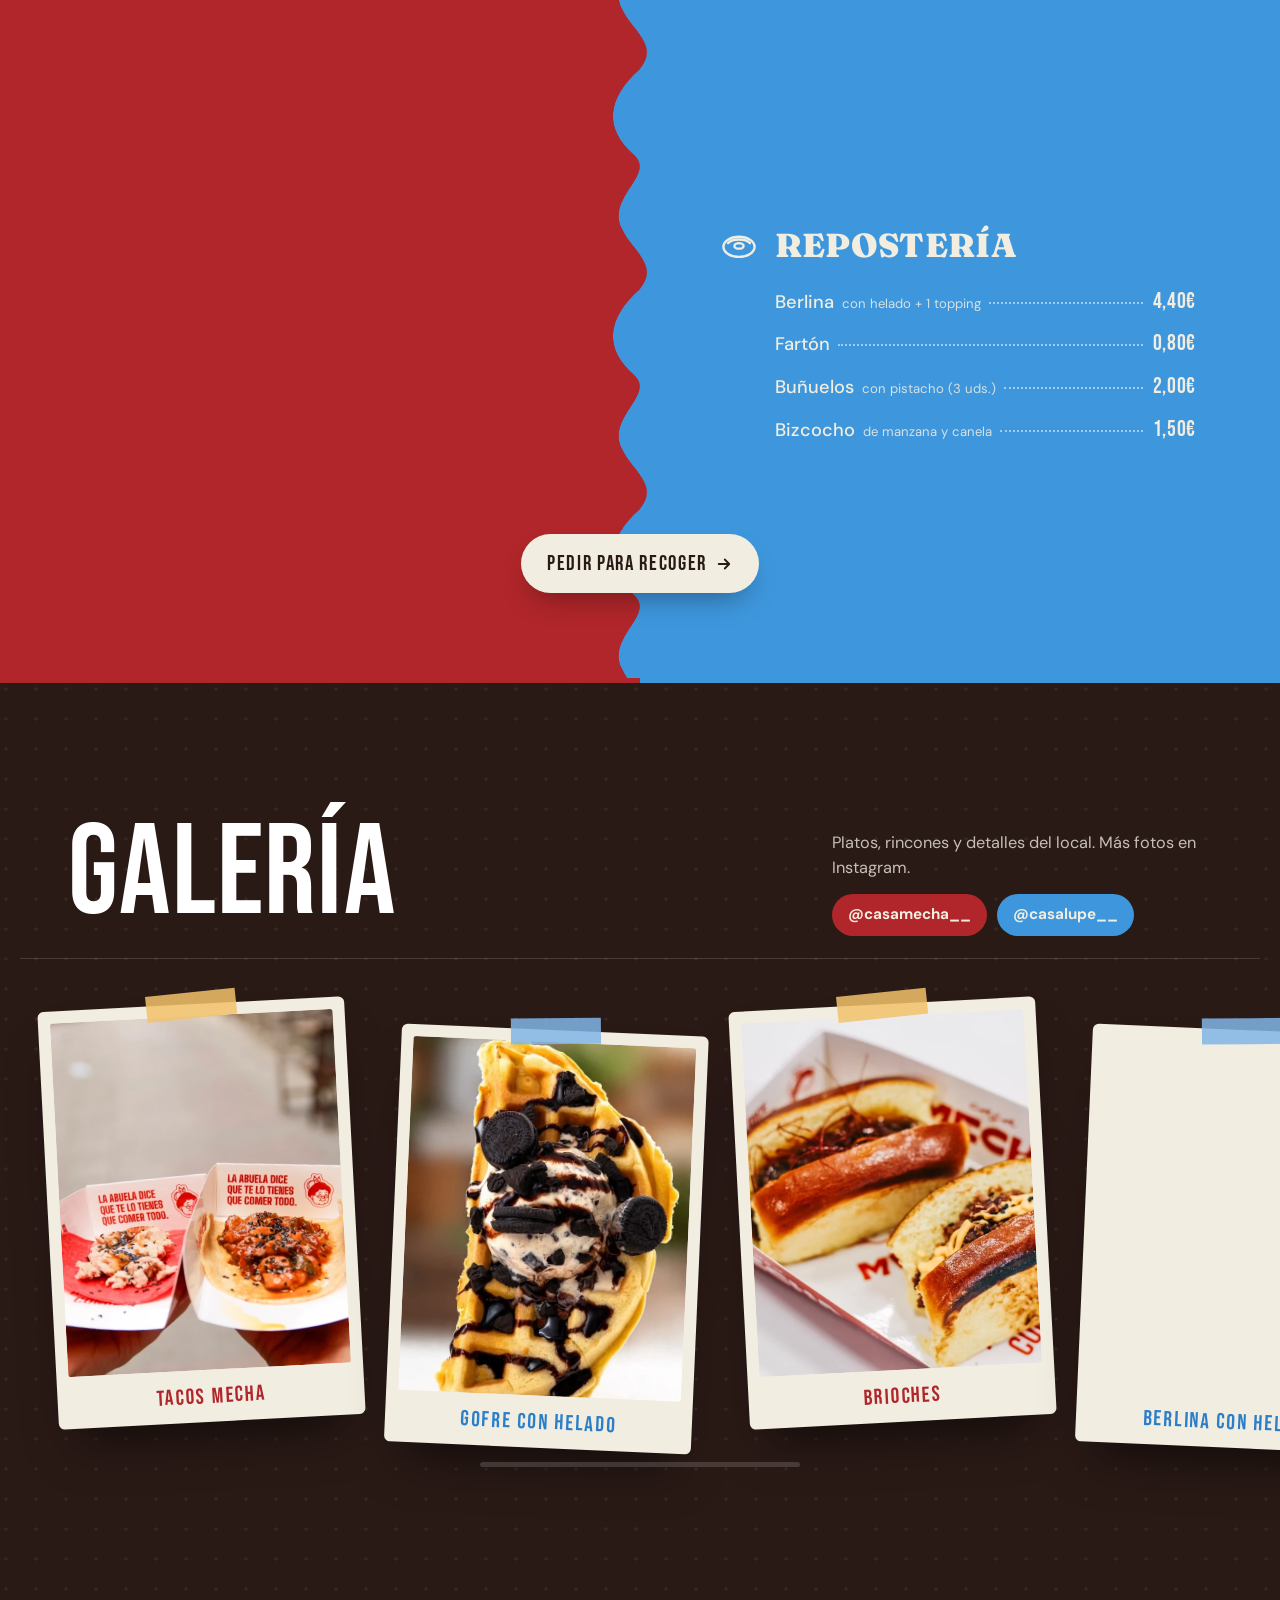
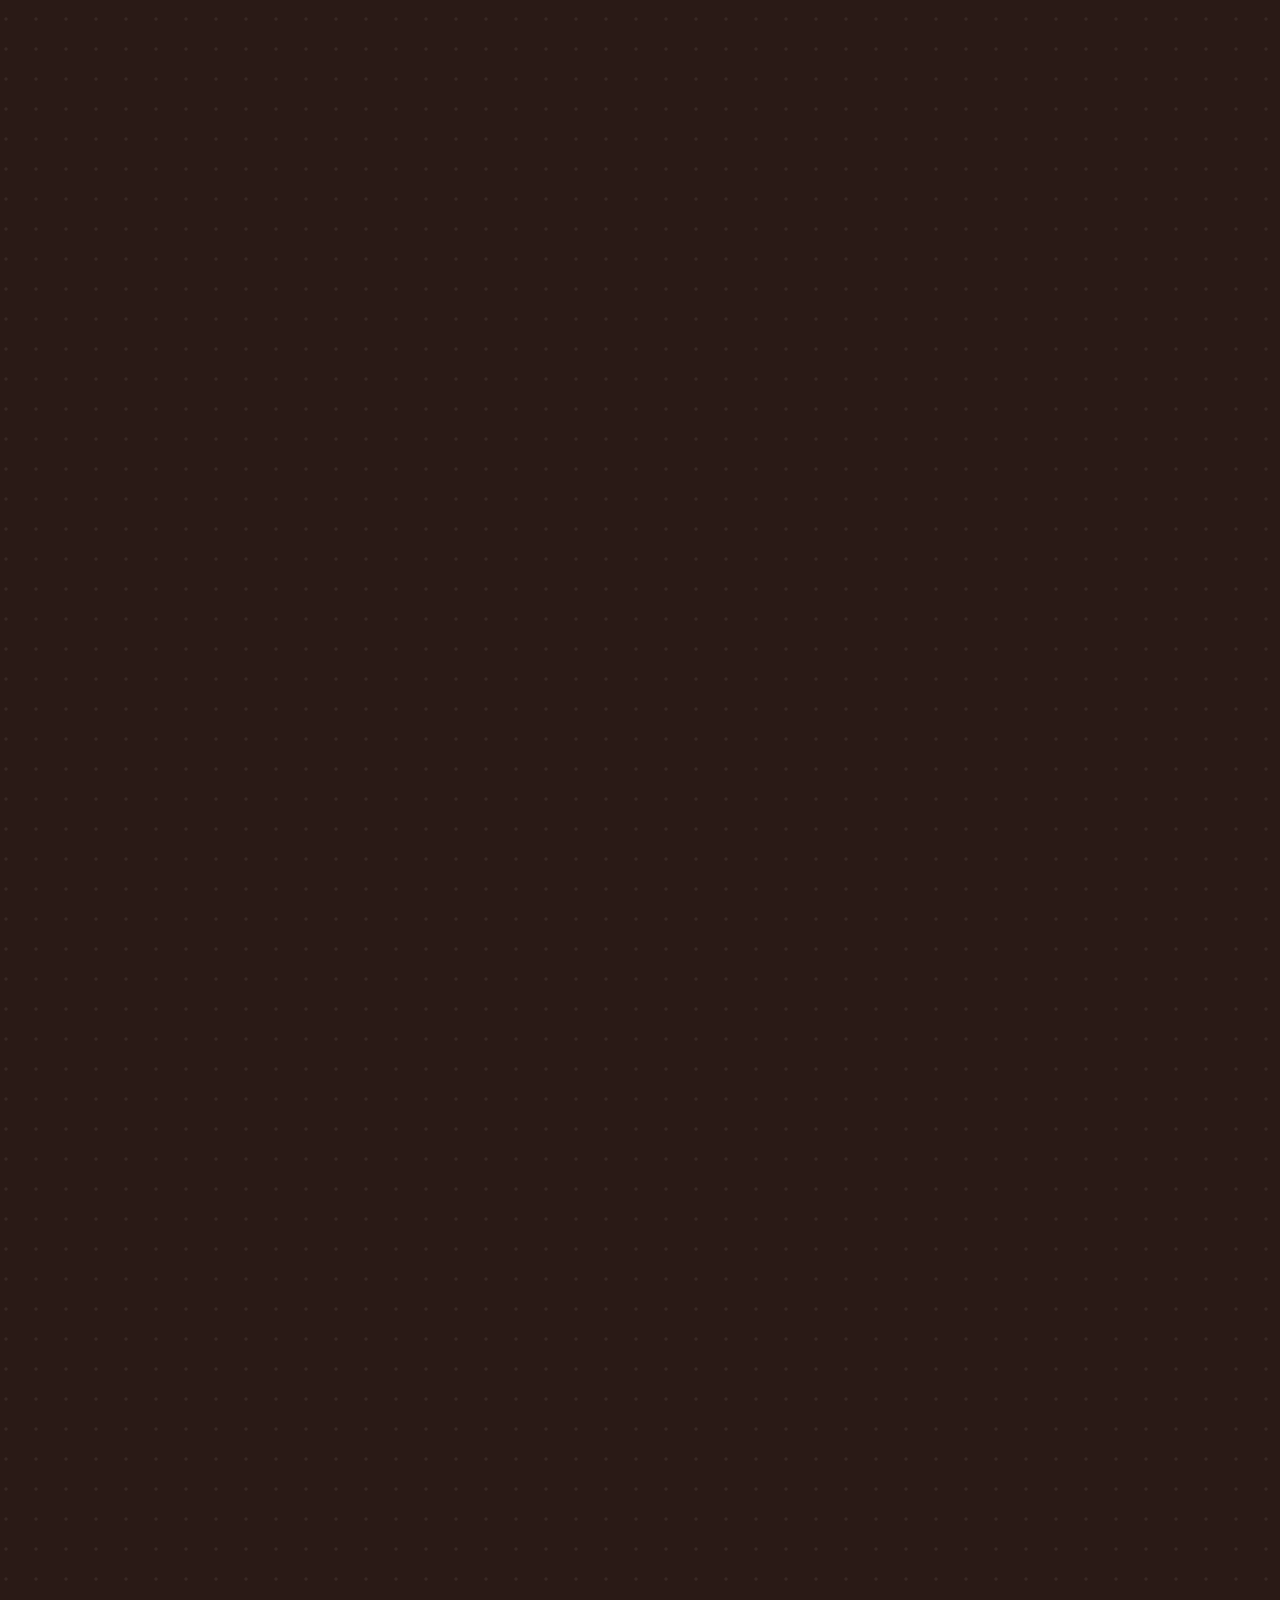
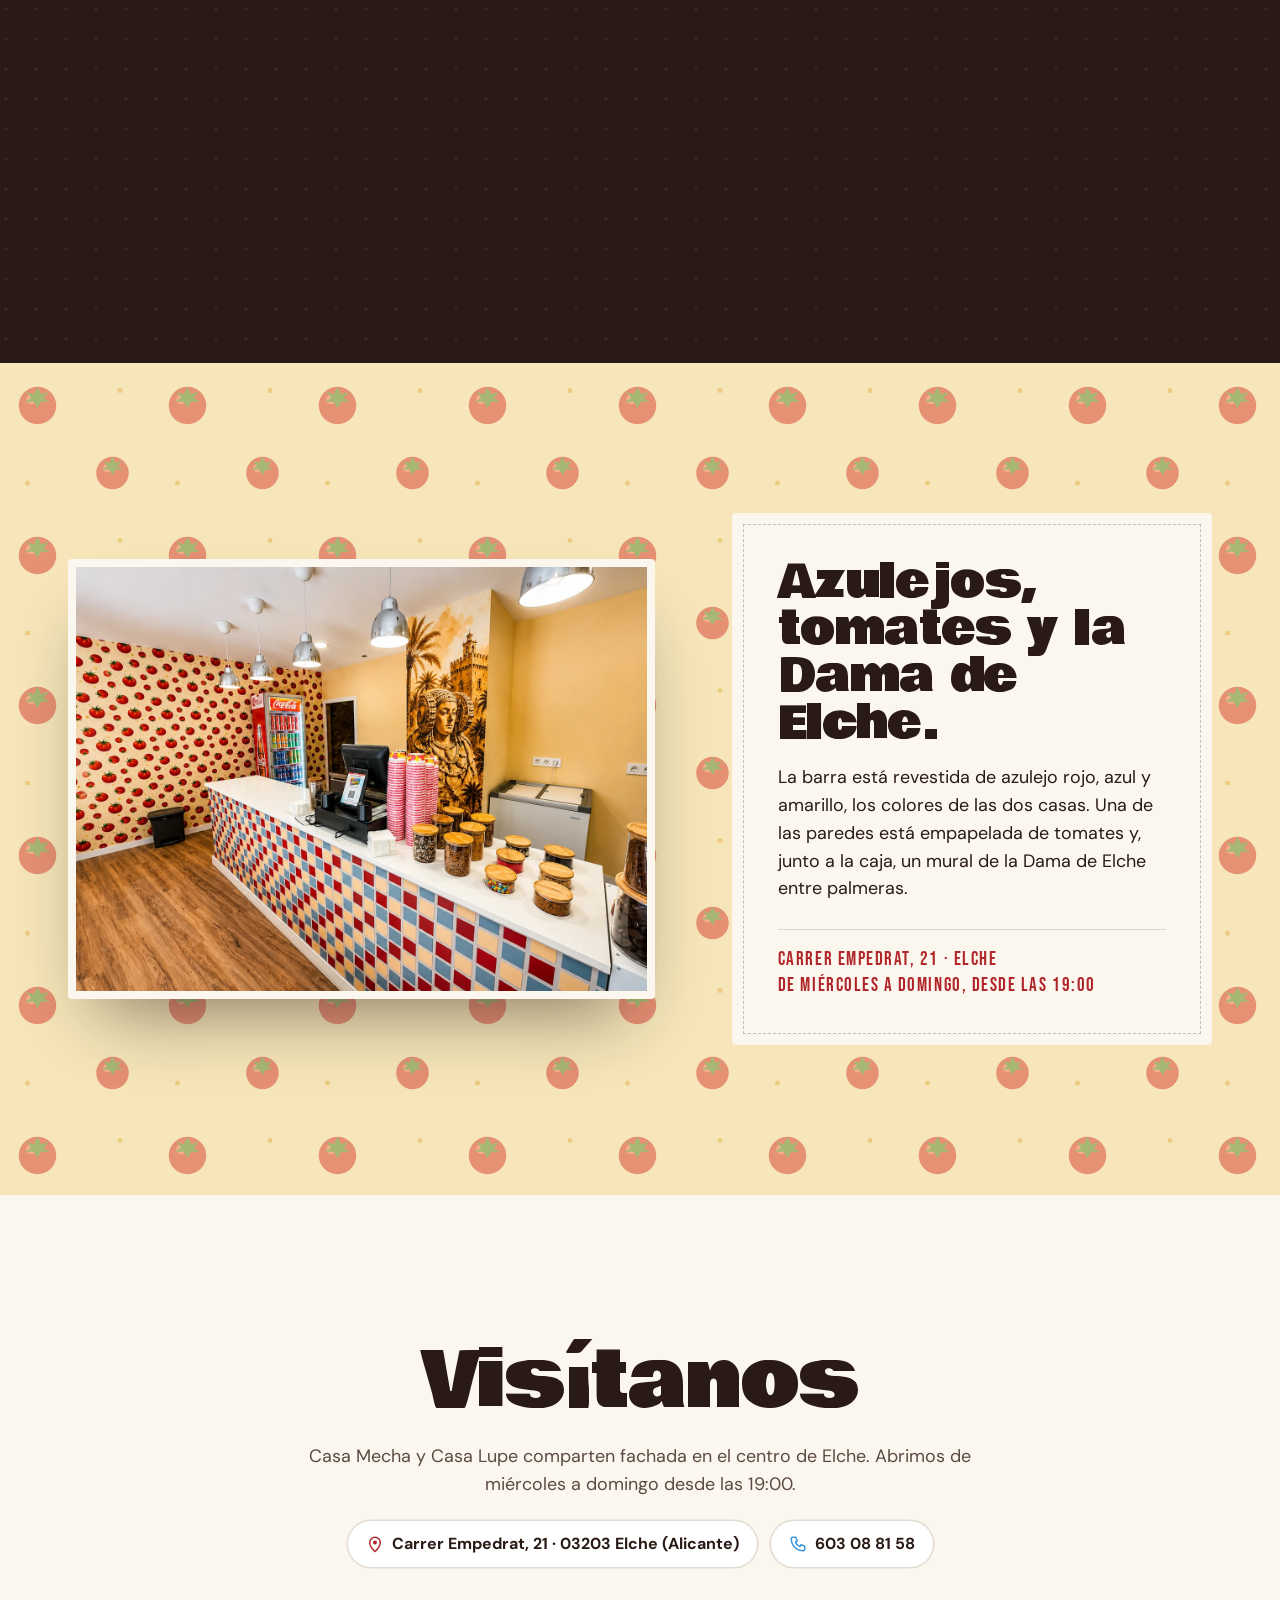
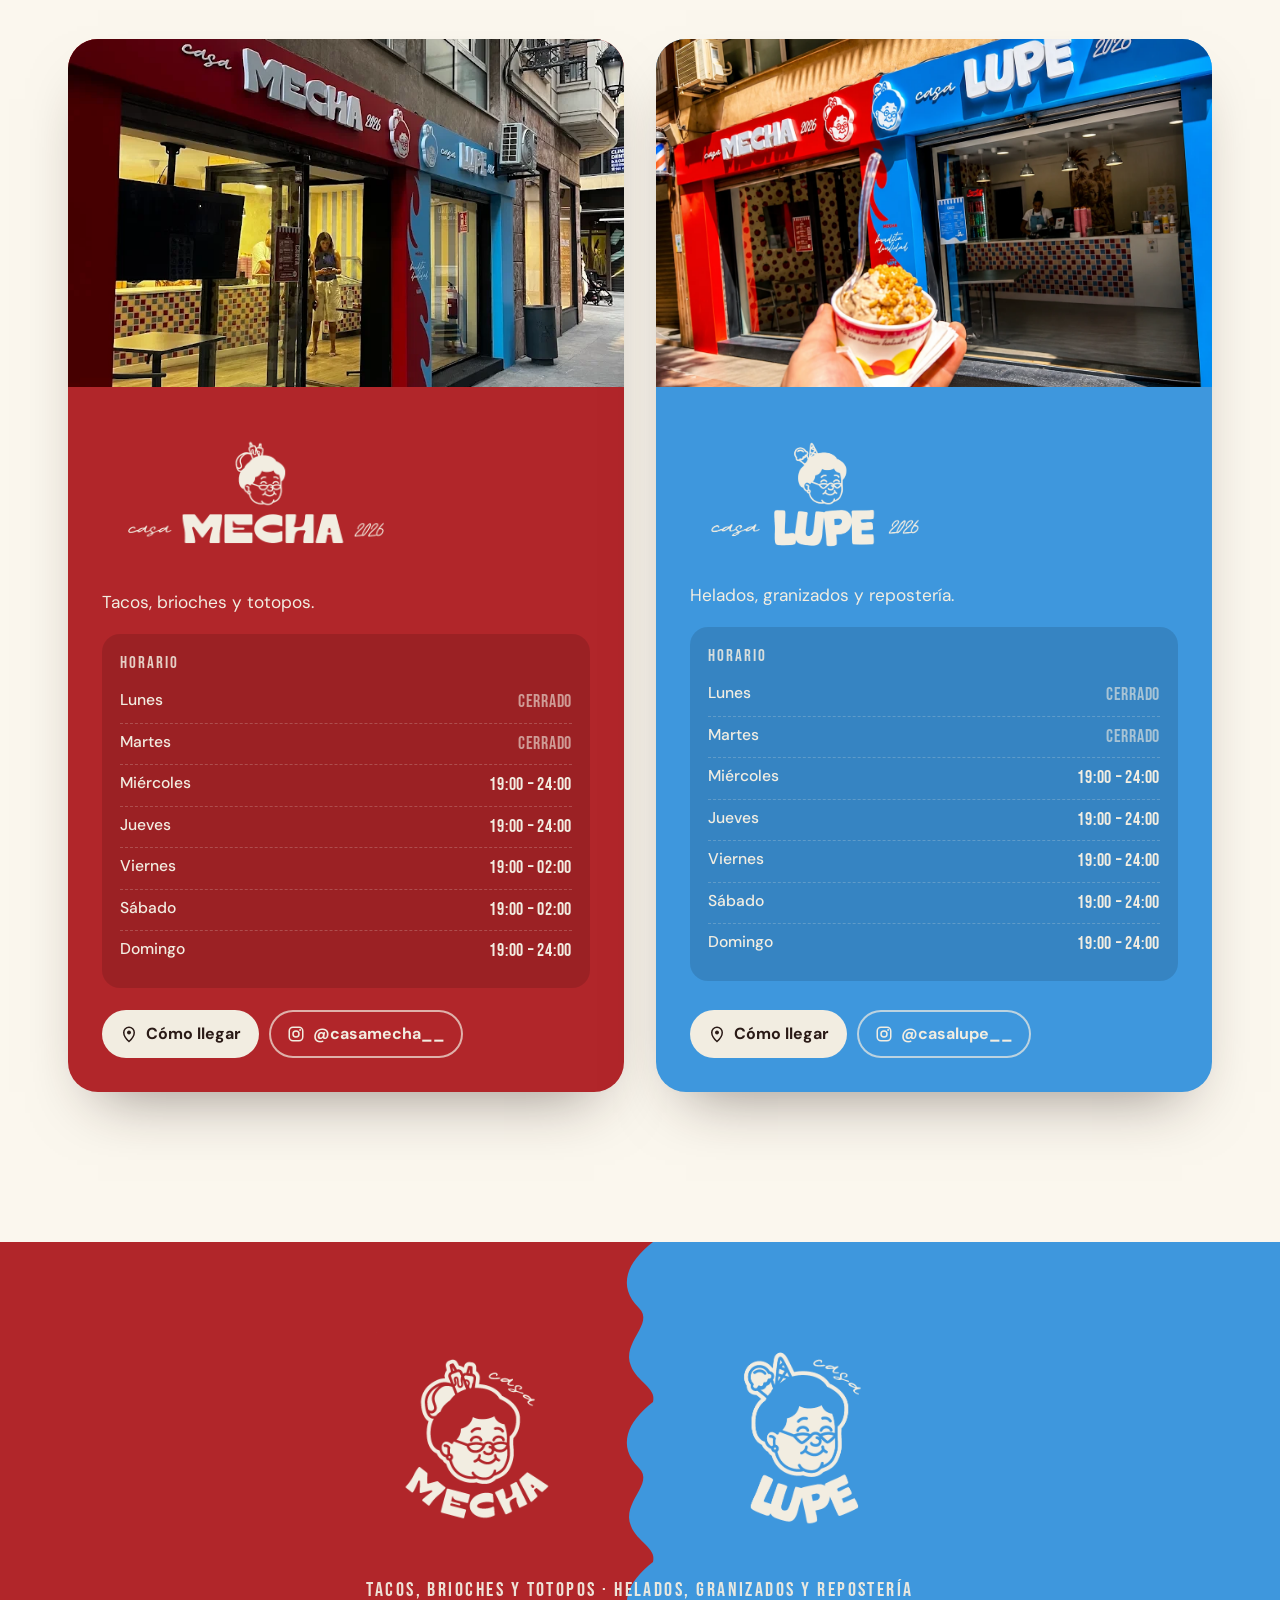
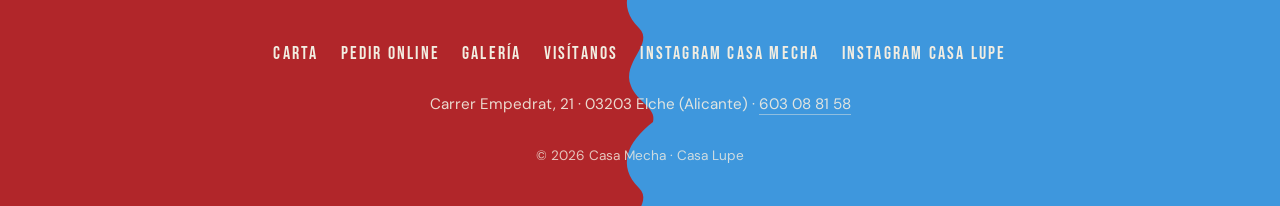
==== commit e3f201af: "Quitar el toldo de arriba del hero y de la tienda El menú queda pegado arriba y el título de la tien" ====
--- a/index.html
+++ b/index.html
@@ -198,7 +198,7 @@
 }
 </script>
 </head>
-<body class="has-awning">
+<body>
 
 <a class="skip" href="#concepto">Saltar al contenido</a>
 
@@ -223,7 +223,6 @@
 <main>
 <!-- ============ HERO ============ -->
 <section class="hero hx" id="top" aria-labelledby="hero-title">
-  <div class="awning" data-awning></div>
 
   <div class="hx-half hx-m">
     <video class="hx-photo" src="video/hero-casa-mecha.mp4" poster="video/hero-casa-mecha.jpg" autoplay muted loop playsinline preload="auto" aria-hidden="true" width="720" height="1280"></video>
--- a/styles.css
+++ b/styles.css
@@ -718,3 +718,38 @@
 /* sin línea fina junto a la ola: el borde del elemento queda lejos del dibujo */
 .foot .fh-l .flame-v{left:-119px;width:120px;background-position:40px 0;animation:flameYo 3.2s linear infinite}
 @keyframes flameYo{from{background-position:40px 0}to{background-position:40px -160px}}
+
+/* v19: menú hamburguesa animado (las rayas se juntan y giran; el panel cae y los enlaces entran en cascada) */
+.nav-burger{transition:background .35s var(--ease),transform .2s}
+.nav-burger:active{transform:scale(.92)}
+.nav-burger span{transition:top .2s .2s,transform .25s cubic-bezier(.5,1.8,.5,.8),background .35s}
+.nav-burger[aria-expanded="true"]{background:var(--red)}
+.nav-burger[aria-expanded="true"] span{top:20.75px;background:var(--cream);transition:top .2s,transform .3s .18s cubic-bezier(.5,1.8,.5,.8),background .35s}
+.nav-burger[aria-expanded="true"] span:first-child{transform:rotate(45deg)}
+.nav-burger[aria-expanded="true"] span:last-child{transform:rotate(-45deg)}
+@media (max-width:1020px){
+  .nav-links{
+    display:flex;flex-direction:column;position:absolute;top:calc(100% + 10px);left:0;right:0;
+    background:var(--paper);border-radius:24px;padding:12px;box-shadow:0 20px 40px rgba(0,0,0,.15);
+    transform-origin:calc(100% - 22px) -10px;
+    opacity:0;visibility:hidden;pointer-events:none;transform:translateY(-14px) scale(.94);
+    transition:opacity .2s,transform .3s var(--ease),visibility 0s .3s;
+  }
+  .nav-links.open{
+    opacity:1;visibility:visible;pointer-events:auto;transform:none;
+    transition:opacity .25s,transform .45s cubic-bezier(.2,1.3,.4,1),visibility 0s;
+  }
+  .nav-links a{font-size:1.1rem;padding:14px 16px;opacity:0;transform:translateX(-14px);transition:opacity .15s,transform .15s,background .25s}
+  .nav-links.open a{opacity:1;transform:none;transition:opacity .3s,transform .4s var(--ease),background .25s}
+  .nav-links.open a:nth-child(1){transition-delay:.06s}
+  .nav-links.open a:nth-child(2){transition-delay:.11s}
+  .nav-links.open a:nth-child(3){transition-delay:.16s}
+  .nav-links.open a:nth-child(4){transition-delay:.21s}
+  .nav-links.open a:nth-child(5){transition-delay:.26s}
+  .nav-links.open a:nth-child(6){transition-delay:.31s}
+  .nav-links.open a:nth-child(7){transition-delay:.36s}
+  .nav-links .nl-shop{display:block;margin-top:6px;text-align:center;font-family:var(--f-cond);letter-spacing:.08em;font-size:1.25rem;color:var(--cream) !important;background:linear-gradient(100deg,var(--red) 0 50%,var(--blue) 50% 100%)}
+}
+@media (prefers-reduced-motion:reduce){
+  .nav-burger span,.nav-links,.nav-links a{transition:none !important}
+}
